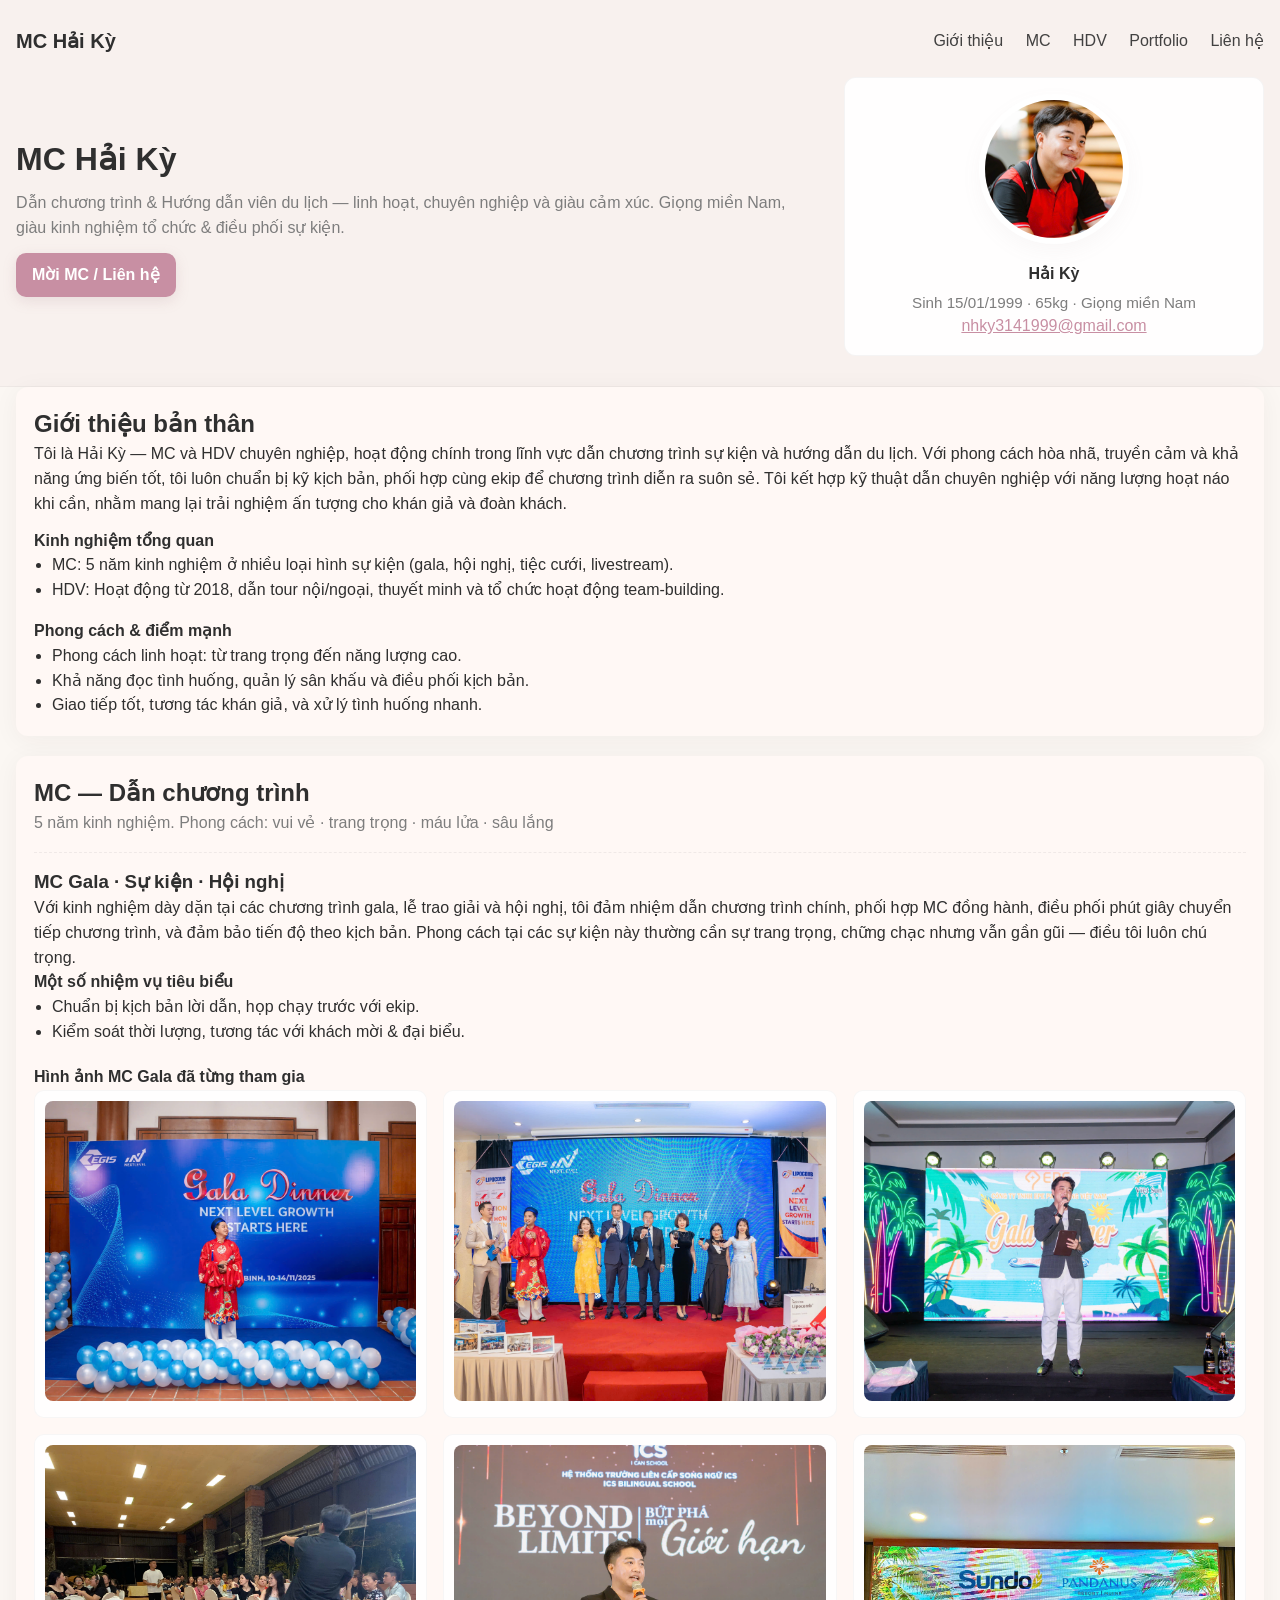
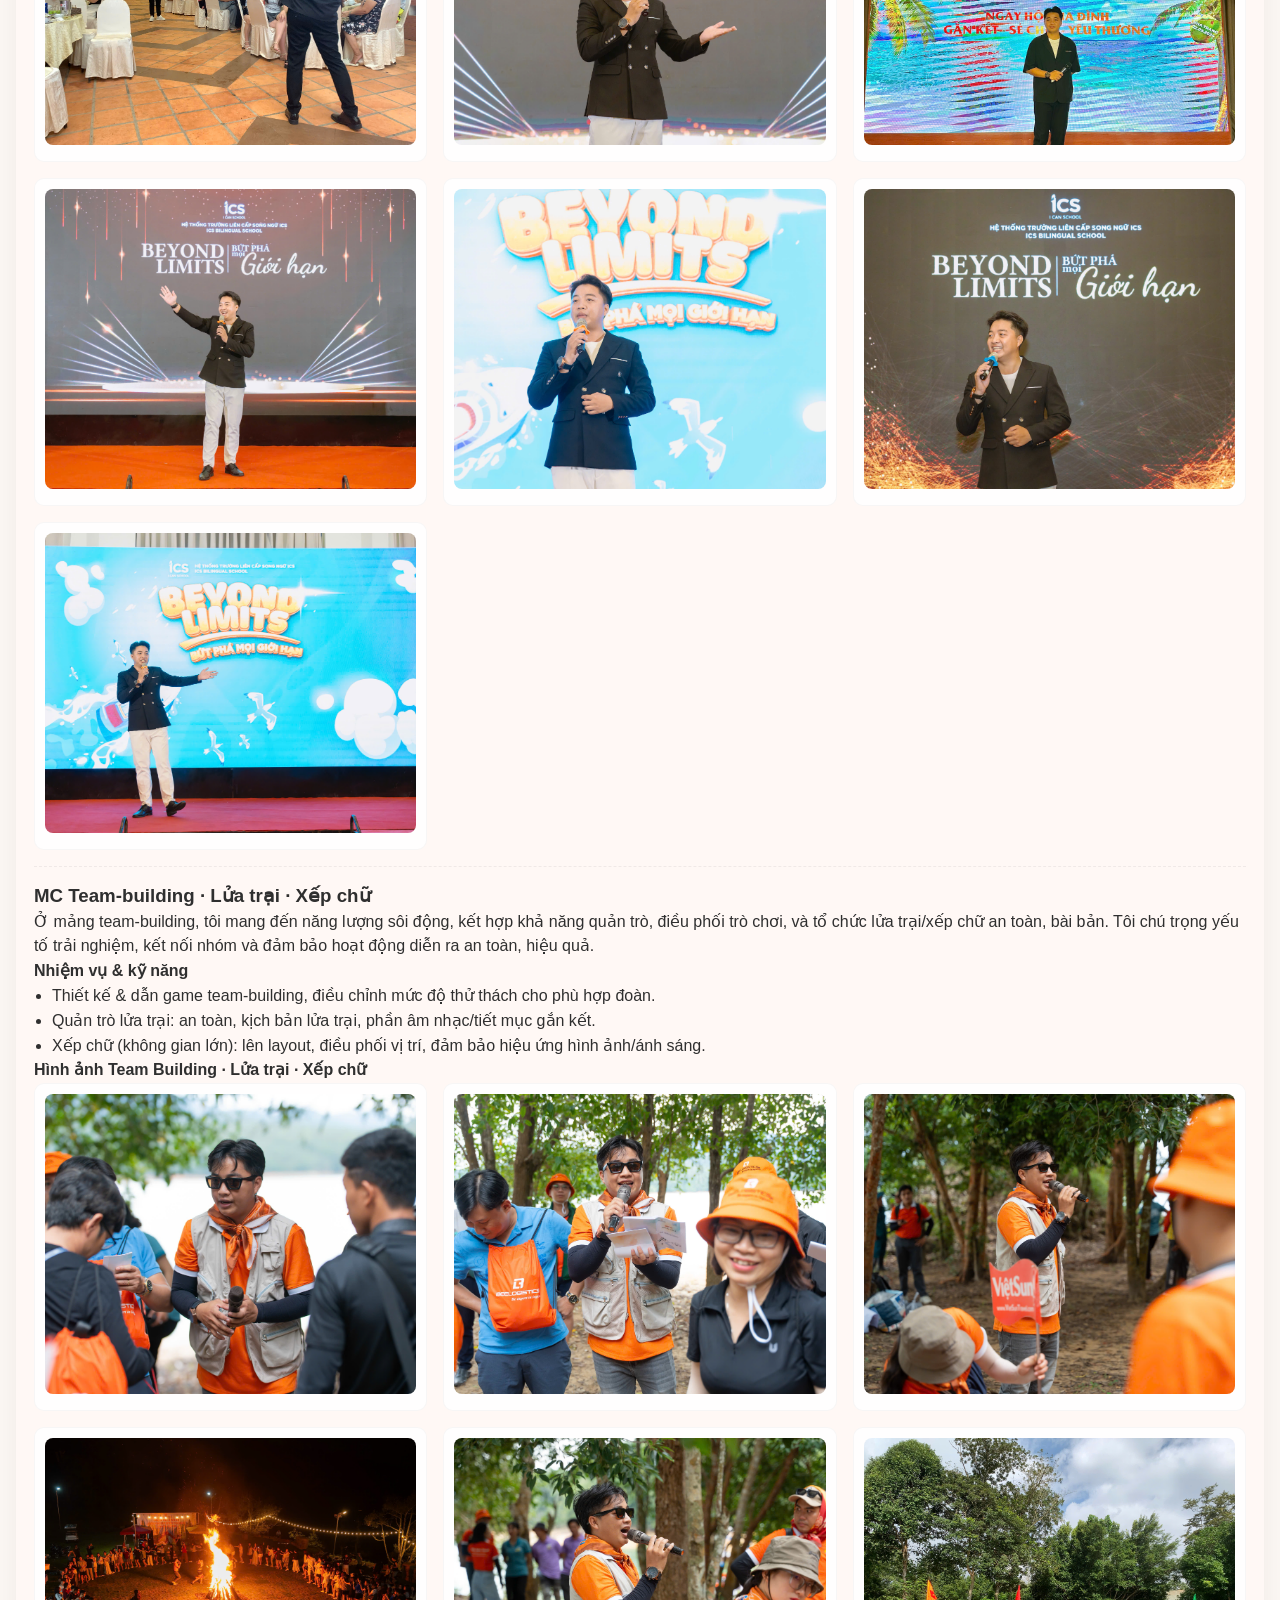
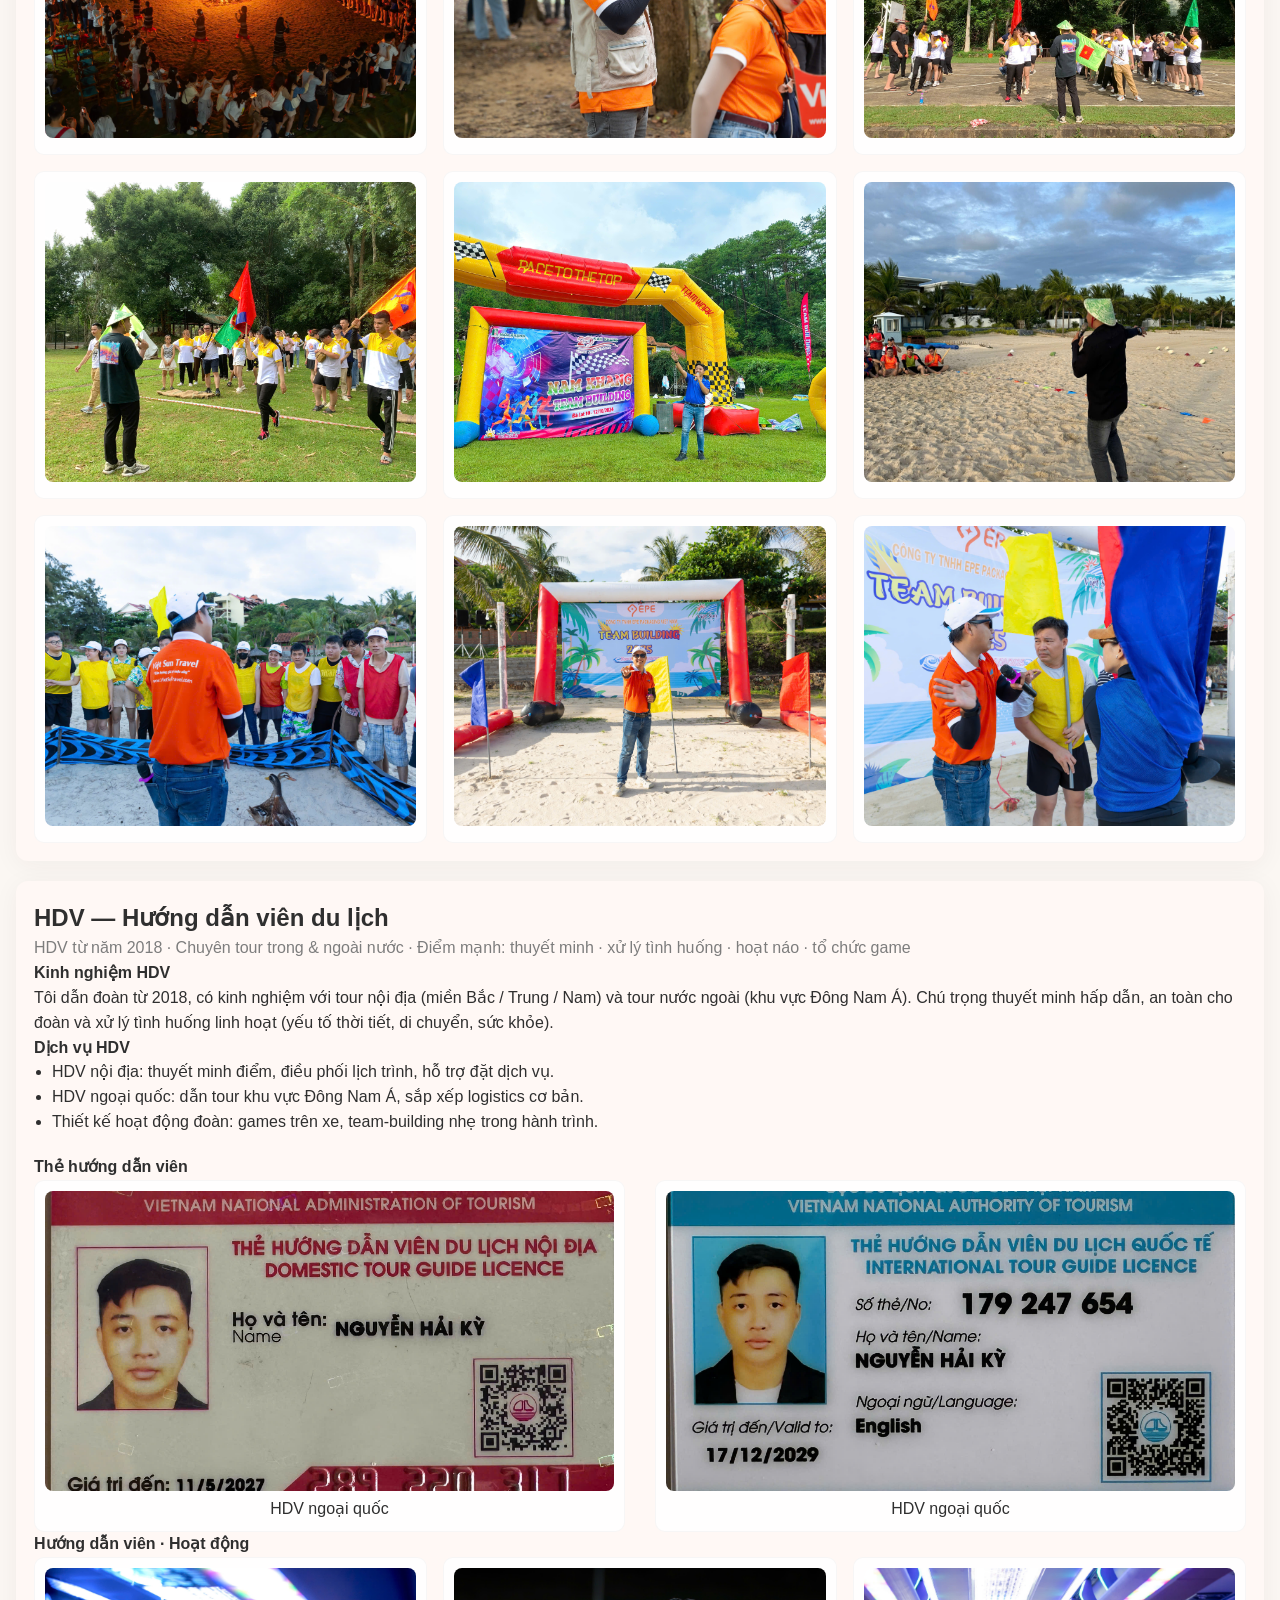
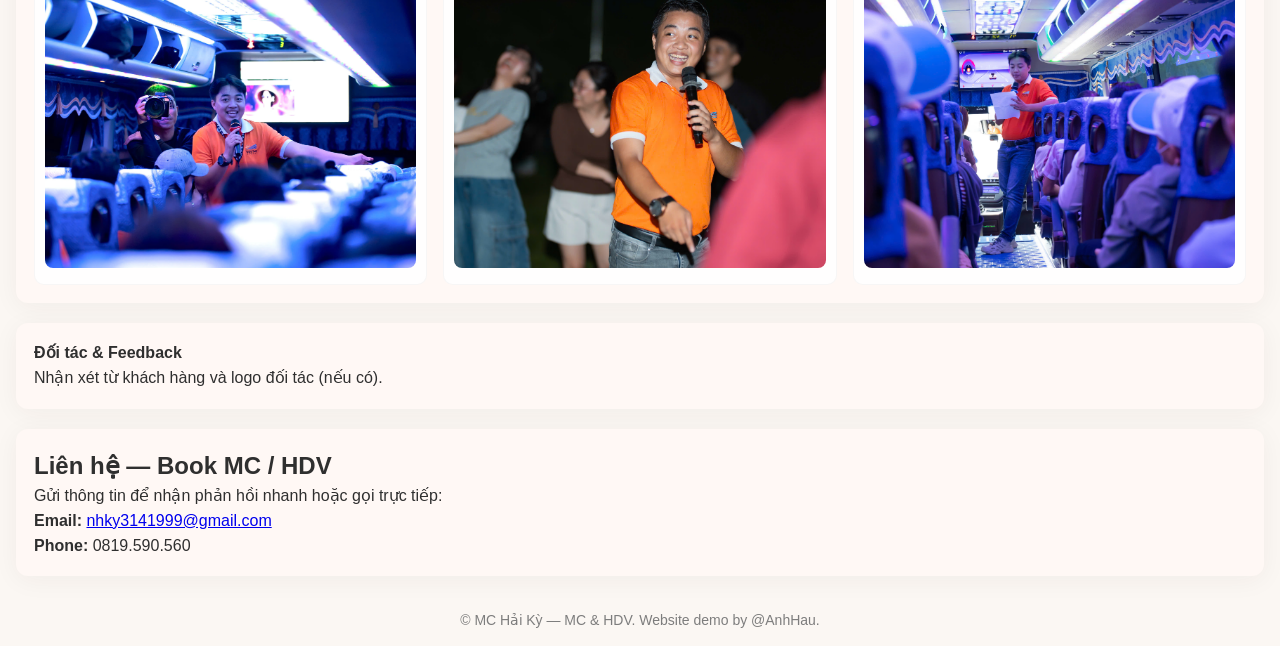
==== index.html @ 558b0b08 "Update index.html" ====
<!doctype html>
<html lang="vi">
<head>
  <meta charset="utf-8" />
  <meta name="viewport" content="width=device-width, initial-scale=1" />
  <title>MC Hải Kỳ - MC &amp; HDV</title>
  <meta name="description" content="MC Hải Kỳ - MC sự kiện & HDV du lịch. Giọng miền Nam, kinh nghiệm từ 2018." />
  <link rel="stylesheet" href="style.css" />
</head>
<body>
  <header class="site-header">
    <div class="container nav-row">
      <div class="brand">MC Hải Kỳ</div>
      <nav class="main-nav">
        <a href="#intro">Giới thiệu</a>
        <a href="#mc">MC</a>
        <a href="#hdv">HDV</a>
        <a href="#portfolio">Portfolio</a>
        <a href="#contact">Liên hệ</a>
      </nav>
    </div>

    <div class="container hero">
      <div class="hero-left">
        <h1>MC Hải Kỳ</h1>
        <p class="lead">Dẫn chương trình & Hướng dẫn viên du lịch — linh hoạt, chuyên nghiệp và giàu cảm xúc. Giọng miền Nam, giàu kinh nghiệm tổ chức & điều phối sự kiện.</p>
        <a class="btn-primary" href="#contact">Mời MC / Liên hệ</a>
      </div>

      <aside class="hero-right">
        <img class="avatar" src="assets/avatar.jpg" alt="Ảnh MC Hải Kỳ" onerror="this.src='https://ibb.co/qLHz2JdF'" >
        <p class="name">Hải Kỳ</p>
        <p class="meta">Sinh 15/01/1999 · 65kg · Giọng miền Nam</p>
        <p class="quick-contact"><a href="mailto:nhky3141999@gmail.com">nhky3141999@gmail.com</a></p>
      </aside>
    </div>
  </header>

  <main class="container">
    <!-- Giới thiệu chung -->
    <section id="intro" class="card intro-card">
      <h2>Giới thiệu bản thân</h2>
      <p class="intro-text">
        Tôi là Hải Kỳ — MC và HDV chuyên nghiệp, hoạt động chính trong lĩnh vực dẫn chương trình sự kiện và hướng dẫn du lịch.
        Với phong cách hòa nhã, truyền cảm và khả năng ứng biến tốt, tôi luôn chuẩn bị kỹ kịch bản, phối hợp cùng ekip để chương trình diễn ra suôn sẻ.
        Tôi kết hợp kỹ thuật dẫn chuyên nghiệp với năng lượng hoạt náo khi cần, nhằm mang lại trải nghiệm ấn tượng cho khán giả và đoàn khách.
      </p>

      <div class="intro-grid">
        <div>
          <h4>Kinh nghiệm tổng quan</h4>
          <ul>
            <li>MC: 5 năm kinh nghiệm ở nhiều loại hình sự kiện (gala, hội nghị, tiệc cưới, livestream).</li>
            <li>HDV: Hoạt động từ 2018, dẫn tour nội/ngoại, thuyết minh và tổ chức hoạt động team-building.</li>
          </ul>
        </div>

        <div>
          <h4>Phong cách & điểm mạnh</h4>
          <ul>
            <li>Phong cách linh hoạt: từ trang trọng đến năng lượng cao.</li>
            <li>Khả năng đọc tình huống, quản lý sân khấu và điều phối kịch bản.</li>
            <li>Giao tiếp tốt, tương tác khán giả, và xử lý tình huống nhanh.</li>
          </ul>
        </div>
      </div>
    </section>

    <!-- MC SECTION -->
    <section id="mc" class="card role-card">
      <h2>MC — Dẫn chương trình</h2>
      <p class="muted">5 năm kinh nghiệm. Phong cách: vui vẻ · trang trọng · máu lửa · sâu lắng</p>

      <!-- MC Gala -->
      <div class="subrole">
        <h3>MC Gala · Sự kiện · Hội nghị</h3>
        <div class="role-grid">
          <div class="role-desc">
            <p>
              Với kinh nghiệm dày dặn tại các chương trình gala, lễ trao giải và hội nghị, tôi đảm nhiệm
              dẫn chương trình chính, phối hợp MC đồng hành, điều phối phút giây chuyển tiếp chương trình,
              và đảm bảo tiến độ theo kịch bản. Phong cách tại các sự kiện này thường cần sự trang trọng,
              chững chạc nhưng vẫn gần gũi — điều tôi luôn chú trọng.
            </p>
            <h4>Một số nhiệm vụ tiêu biểu</h4>
            <ul>
              <li>Chuẩn bị kịch bản lời dẫn, họp chạy trước với ekip.</li>
              <liĐiều phối điểm mở/khép chương trình, chuyển giao giữa tiết mục.</li>
              <li>Kiểm soát thời lượng, tương tác với khách mời & đại biểu.</li>
            </ul>
          </div>

          
          <aside class="role-sample hdv-badges">
          <h4>Hình ảnh MC Gala đã từng tham gia</h4>
          <div class="badge-list">
            <figure class="badge">
              <img src="assets/gala1.jpg"alt="Ảnh MC Hải Kỳ" onerror="this.src='https://ibb.co/qLHz2JdF'"  >
              
            </figure>
            <figure class="badge">
              <img src="assets/gala2.jpg" alt="Ảnh MC Hải Kỳ" onerror="this.src='https://ibb.co/qLHz2JdF'" >
              
            </figure>
            <figure class="badge">
              <img src="assets/gala3.jpg" alt="Ảnh MC Hải Kỳ" onerror="this.src='https://i.imgur.com/xgknzVZ.jpeg'" >
              
            </figure>
            <figure class="badge">
              <img src="assets/gala4.jpg"  alt="Ảnh MC Hải Kỳ" onerror="this.src='https://i.imgur.com/xgknzVZ.jpeg'">
              
            </figure>
            <figure class="badge">
              <img src="assets/gala5.jpg"  alt="Ảnh MC Hải Kỳ" onerror="this.src='https://i.imgur.com/xgknzVZ.jpeg'"  >
              
            </figure>
            <figure class="badge">
              <img src="assets/gala6.jpg"  alt="Ảnh MC Hải Kỳ" onerror="this.src='https://i.imgur.com/xgknzVZ.jpeg'" >
             
            </figure>
            <figure class="badge">
              <img src="assets/gala7.jpg"  alt="Ảnh MC Hải Kỳ" onerror="this.src='https://i.imgur.com/xgknzVZ.jpeg'" >
              
            </figure>
            <figure class="badge">
              <img src="assets/gala8.jpg"  alt="Ảnh MC Hải Kỳ" onerror="this.src='https://i.imgur.com/xgknzVZ.jpeg'" >
              
            </figure>
            <figure class="badge">
              <img src="assets/gala9.jpg"  alt="Ảnh MC Hải Kỳ" onerror="this.src='https://i.imgur.com/xgknzVZ.jpeg'" >
              
            </figure>
            <figure class="badge">
              <img src="assets/gala10.jpg"   alt="Ảnh MC Hải Kỳ" onerror="this.src='https://i.imgur.com/xgknzVZ.jpeg'">
              
            </figure>
            
          </div>
        </aside>
        </div>
        
      </div>

      <!-- MC Team building -->
      <div class="subrole">
        <h3>MC Team-building · Lửa trại · Xếp chữ</h3>
        <div class="role-grid">
          <div class="role-desc">
            <p>
              Ở mảng team-building, tôi mang đến năng lượng sôi động, kết hợp khả năng quản trò, điều phối trò chơi,
              và tổ chức lửa trại/xếp chữ an toàn, bài bản. Tôi chú trọng yếu tố trải nghiệm, kết nối nhóm và đảm bảo
              hoạt động diễn ra an toàn, hiệu quả.
            </p>

            <h4>Nhiệm vụ & kỹ năng</h4>
            <ul>
              <li>Thiết kế & dẫn game team-building, điều chỉnh mức độ thử thách cho phù hợp đoàn.</li>
              <li>Quản trò lửa trại: an toàn, kịch bản lửa trại, phần âm nhạc/tiết mục gắn kết.</li>
              <li>Xếp chữ (không gian lớn): lên layout, điều phối vị trí, đảm bảo hiệu ứng hình ảnh/ánh sáng.</li>
            </ul>
          </div>

          
        </div>
      </div>
      <aside class="role-sample hdv-badges">
          <h4>Hình ảnh Team Building · Lửa trại · Xếp chữ</h4>
          <div class="badge-list">
            <figure class="badge">
            <img src="assets/bd1.jpg"   alt="Ảnh MC Hải Kỳ" onerror="this.src='https://i.imgur.com/xgknzVZ.jpeg'">
            </figure>
            <figure class="badge">
              <img src="assets/bd2.jpg"  alt="Ảnh MC Hải Kỳ" onerror="this.src='https://i.imgur.com/xgknzVZ.jpeg'" >
            </figure>
             <figure class="badge">
              <img src="assets/bd3.jpg"   alt="Ảnh MC Hải Kỳ" onerror="this.src='https://i.imgur.com/xgknzVZ.jpeg'">
            </figure>
             <figure class="badge">
              <img src="assets/bd4.jpg"  alt="Ảnh MC Hải Kỳ" onerror="this.src='https://i.imgur.com/xgknzVZ.jpeg'" >
            </figure>
             <figure class="badge">
              <img src="assets/bd5.jpg"   alt="Ảnh MC Hải Kỳ" onerror="this.src='https://i.imgur.com/xgknzVZ.jpeg'">
            </figure>
             <figure class="badge">
              <img src="assets/bd6.jpg"  alt="Ảnh MC Hải Kỳ" onerror="this.src='https://i.imgur.com/xgknzVZ.jpeg'" >
            </figure>
             <figure class="badge">
              <img src="assets/bd7.jpg"   alt="Ảnh MC Hải Kỳ" onerror="this.src='https://i.imgur.com/xgknzVZ.jpeg'">
            </figure>
             <figure class="badge">
              <img src="assets/bd8.jpg"  alt="Ảnh MC Hải Kỳ" onerror="this.src='https://i.imgur.com/xgknzVZ.jpeg'" >
            </figure>
             <figure class="badge">
              <img src="assets/bd9.jpg"  alt="Ảnh MC Hải Kỳ" onerror="this.src='https://i.imgur.com/xgknzVZ.jpeg'" >
            </figure>
             <figure class="badge">
              <img src="assets/bd10.jpg"  alt="Ảnh MC Hải Kỳ" onerror="this.src='https://i.imgur.com/xgknzVZ.jpeg'"  >
            </figure>
             <figure class="badge">
              <img src="assets/bd11.jpg"  alt="Ảnh MC Hải Kỳ" onerror="this.src='https://i.imgur.com/xgknzVZ.jpeg'" >
            </figure>
             <figure class="badge">
              <img src="assets/bd12.jpg"  alt="Ảnh MC Hải Kỳ" onerror="this.src='https://i.imgur.com/xgknzVZ.jpeg'">
            </figure>

          </div>
        </aside>
    </section>

    <!-- HDV SECTION -->
    <section id="hdv" class="card role-card">
      <h2>HDV — Hướng dẫn viên du lịch</h2>
      <p class="muted">HDV từ năm 2018 · Chuyên tour trong &amp; ngoài nước · Điểm mạnh: thuyết minh · xử lý tình huống · hoạt náo · tổ chức game</p>

      <div class="role-grid hdv-grid">
        <div class="role-desc">
          <h4>Kinh nghiệm HDV</h4>
          <p>
            Tôi dẫn đoàn từ 2018, có kinh nghiệm với tour nội địa (miền Bắc / Trung / Nam) và tour nước ngoài (khu vực Đông Nam Á).
            Chú trọng thuyết minh hấp dẫn, an toàn cho đoàn và xử lý tình huống linh hoạt (yếu tố thời tiết, di chuyển, sức khỏe).
          </p>

          <h4>Dịch vụ HDV</h4>
          <ul>
            <li>HDV nội địa: thuyết minh điểm, điều phối lịch trình, hỗ trợ đặt dịch vụ.</li>
            <li>HDV ngoại quốc: dẫn tour khu vực Đông Nam Á, sắp xếp logistics cơ bản.</li>
            <li>Thiết kế hoạt động đoàn: games trên xe, team-building nhẹ trong hành trình.</li>
          </ul>
        </div>
        
        <aside class="role-sample hdv-badges">
          <h4>Thẻ hướng dẫn viên</h4>
          <div class="badge-list1">
            <figure class="badge1">
              <img src="assets/thehdv_nd.jpg" alt="HDV nội địa"  alt="Ảnh MC Hải Kỳ" onerror="this.src='https://i.imgur.com/xgknzVZ.jpeg'">
              <figcaption>HDV ngoại quốc</figcaption>
            </figure>
            
            
            <figure class="badge1">
              <img src="assets/thehdv_qt.jpg" alt="HDV ngoại quốc"  alt="Ảnh MC Hải Kỳ" onerror="this.src='https://i.imgur.com/xgknzVZ.jpeg'">
              <figcaption>HDV ngoại quốc</figcaption>
            </figure>
          </div>
          <h4>Hướng dẫn viên · Hoạt động</h4>
          <div class="badge-list">
            <figure class="badge">
              <img src="assets/hdv1.jpg"  alt="Ảnh MC Hải Kỳ" onerror="this.src='https://i.imgur.com/xgknzVZ.jpeg'">
            
            </figure>

            <figure class="badge">
              <img src="assets/hdv2.jpg"   alt="Ảnh MC Hải Kỳ" onerror="this.src='https://i.imgur.com/xgknzVZ.jpeg'">
              
            </figure>
            <figure class="badge">
              <img src="assets/hdv3.jpg"   alt="Ảnh MC Hải Kỳ" onerror="this.src='https://i.imgur.com/xgknzVZ.jpeg'">
              
            </figure>
          </div>
        </aside>
      </div>
    </section>

    <!-- Portfolio -->
    <section id="portfolio" class="card portfolio">
          <h4>Đối tác & Feedback</h4>
          <p>Nhận xét từ khách hàng và logo đối tác (nếu có).</p>
        </div>
      </div>
    </section>

    <!-- Contact -->
    <section id="contact" class="card contact">
      <h2>Liên hệ — Book MC / HDV</h2>
      <p>Gửi thông tin để nhận phản hồi nhanh hoặc gọi trực tiếp:</p>
      <p><strong>Email:</strong> <a href="mailto:nhky3141999@gmail.com">nhky3141999@gmail.com</a><br>
      <strong>Phone:</strong> 0819.590.560</p>
    </section>
  </main>

  <footer class="site-footer">
    <div class="container">
      © MC Hải Kỳ — MC &amp; HDV. Website demo by @AnhHau.
    </div>
  </footer>

  <!-- Mobile settings (giữ như trước) -->
  <div id="mobileSettingsBtn" class="mobile-settings-btn" title="Tùy giao diện"></div>
  <div id="mobileSettingsPanel" class="mobile-settings-panel" aria-hidden="true">
    
  </div>

  <script src="script.js"></script>
</body>
</html>
---- style.css ----
:root{
  --pastel-bg: #fbf7f3;
  --pastel-card: #fff8f5;
  --pastel-accent: #c88fa3;
  --pastel-accent-2: #9fb7b9;
  --text-dark: #2f2f2f;
  --muted: #7d7d7d;

  --container: 1280px;
  --radius: 12px;
  --font-base: 16px;
  --line-mult: 1.55;
  --space-card: 18px;
  --avatar-size: 150px;
}

*{ box-sizing:border-box; margin:0; padding:0; }
html, body{ height:100%; }

body{
  font-family:"Segoe UI", Roboto, Arial, sans-serif;
  background:var(--pastel-bg);
  color:var(--text-dark);
  font-size:var(--font-base);
  line-height:var(--line-mult);
}


.container{
  max-width:var(--container);
  margin:0 auto;
  padding:0 16px;
}


.site-header{
  background:rgba(248,241,239,0.95);
  padding:26px 0 30px;
  border-bottom:1px solid rgba(0,0,0,0.04);
}

.nav-row{
  display:flex;
  align-items:center;
  justify-content:space-between;
}

.brand{
  font-weight:700;
  font-size:1.25rem;
}

.main-nav a{
  color:var(--text-dark);
  text-decoration:none;
  margin-left:18px;
  opacity:.9;
  transition:.2s;
}
.main-nav a:hover{ opacity:1; }


.hero{
  display:flex;
  gap:28px;
  margin-top:20px;
  align-items:center;
}

.hero-left{ flex:1; }

.hero-left h1{
  font-size:2rem;
  margin-bottom:6px;
}

.lead{
  margin-bottom:12px;
  color:var(--muted);
}

.btn-primary{
  display:inline-block;
  background:var(--pastel-accent);
  color:#fff;
  padding:10px 16px;
  border-radius:10px;
  text-decoration:none;
  font-weight:700;
  box-shadow:0 4px 14px rgba(168,120,132,0.18);
  transition:.22s;
}
.btn-primary:hover{
  transform:translateY(-2px);
  box-shadow:0 8px 22px rgba(168,120,132,0.2);
}


.hero-right{
  width:420px;
  background:rgba(255,255,255,0.9);
  padding:16px;
  border-radius:12px;
  text-align:center;
  border:1px solid rgba(0,0,0,0.04);
  flex-shrink:0;
}

.avatar{
  width:var(--avatar-size);
  height:var(--avatar-size);
  border-radius:60%;
  object-fit:cover;
  border:6px solid rgba(255,255,255,0.85);
  box-shadow:0 8px 20px rgba(160,130,140,0.06);
}

.name{
  font-weight:700;
  margin-top:10px;
}

.meta{
  color:var(--muted);
  margin-top:4px;
  font-size:0.95rem;
}

.quick-contact a{
  color:var(--pastel-accent);
  text-decoration:underline;
}


main{ padding:20px 0; }

.card{
  background:var(--pastel-card);
  border-radius:var(--radius);
  padding:var(--space-card);
  box-shadow:0 4px 26px rgba(64,48,48,0.05);
  margin-bottom:20px;
}

.intro-card .intro-text{ margin-bottom:12px; }


.intro-grid{
  display:grid;
  grid-template-columns:1fr;
  gap:16px;
}
.intro-grid ul{ padding-left:18px; }


.role-card h2{ margin-top:0; }
.muted{ color:var(--muted); }

.subrole{
  margin-top:16px;
  padding-top:14px;
  border-top:1px dashed rgba(0,0,0,0.06);
}

.role-grid{
  display:grid;
  grid-template-columns:1fr;
  gap:20px;
}

.role-desc ul,
.role-sample ul{
  padding-left:18px;
}

.role-sample .cta-box{
  background:#fff7f6;
  padding:10px;
  border-radius:8px;
  border:1px solid rgba(200,143,163,0.08);
  margin-top:10px;
}



.badge-list{
  display:grid;
  grid-template-columns:repeat(3, 1fr);  
  gap:16px;
}

.badge{
  background:#ffffffd9;
  padding:10px;
  border-radius:10px;
  border:1px solid rgba(0,0,0,0.03);
  text-align:center;
}

.badge img{
  width:100%;
  height:300px;
  object-fit:cover;
  border-radius:8px;
  display:block;
  margin-bottom:6px;
}
.badge-list1{
  display: grid;
  grid-template-columns: repeat(2, 1fr);
  gap: 30px;
}

.badge1{
  background:#ffffffd9;
  padding:10px;
  border-radius:10px;
  border:1px solid rgba(0,0,0,0.03);
  text-align:center;
}

/* Sửa lỗi hình bị tràn */
.badge1 img{
  width: 100%;          
  height: 300px;        
  object-fit: cover;    
  border-radius:8px;
  display:block;
  margin-bottom:6px;
}


.portfolio-grid{
  display:grid;
  grid-template-columns:repeat(auto-fit, minmax(300px, 1fr));
  gap:16px;
}


.mini-card{
  background:#fffaf9;
  padding:12px;
  border-radius:10px;
}


.form-row{
  display:flex;
  gap:10px;
}
.form-row input{ flex:1; }

input[type="text"],
input[type="email"],
textarea{
  width:100%;
  padding:10px;
  border-radius:8px;
  border:1px solid rgba(0,0,0,0.07);
  background:transparent;
  font-size:0.95rem;
}

button.btn-primary{
  border:0;
  cursor:pointer;
}


.site-footer{
  text-align:center;
  padding:14px 0;
  font-size:14px;
  color:var(--muted);
}


@media (max-width:900px){
  .hero{
    flex-direction:column;
    align-items:flex-start;
  }
  .hero-right{ width:100%; }

  .role-grid,
  .intro-grid,
  .portfolio-grid{
    grid-template-columns:1fr;
  }

  
  .badge-list{
    grid-template-columns:1fr;
  }

  .form-row{
    flex-direction:column;
  }
}
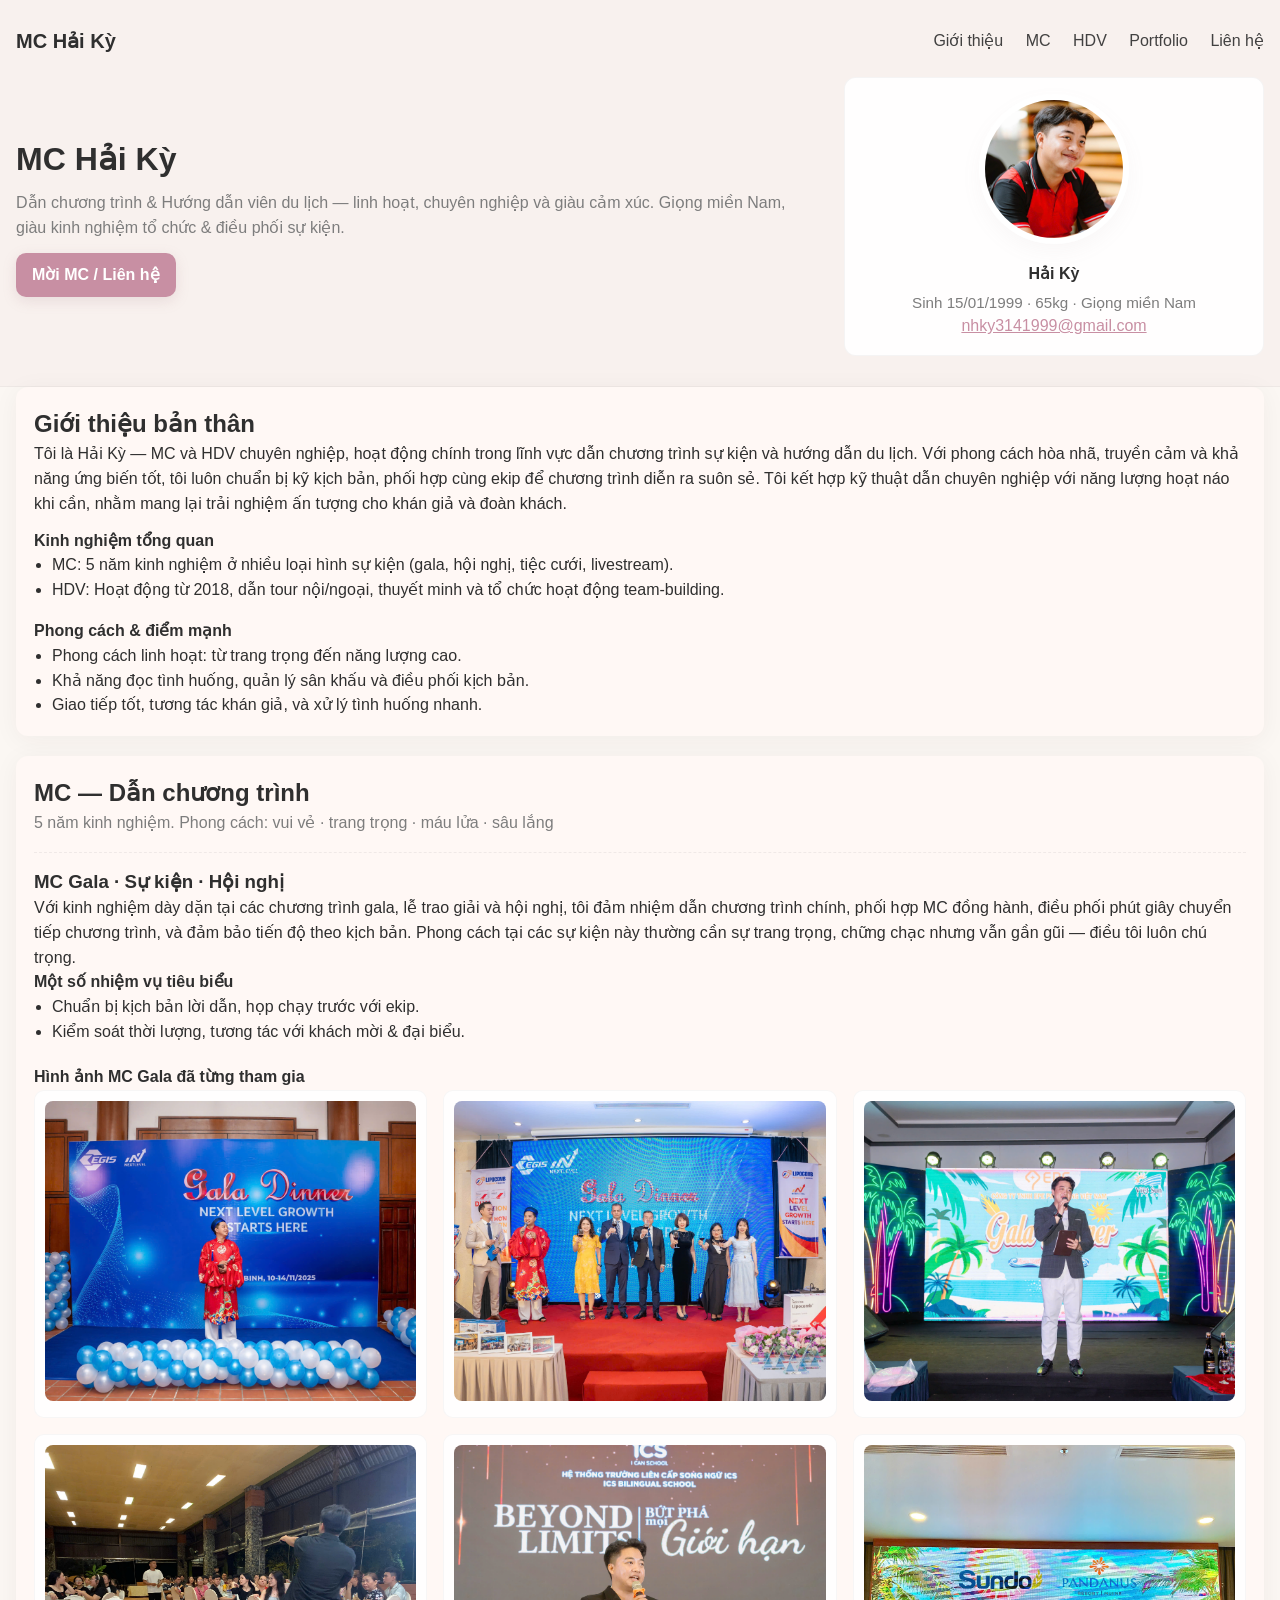
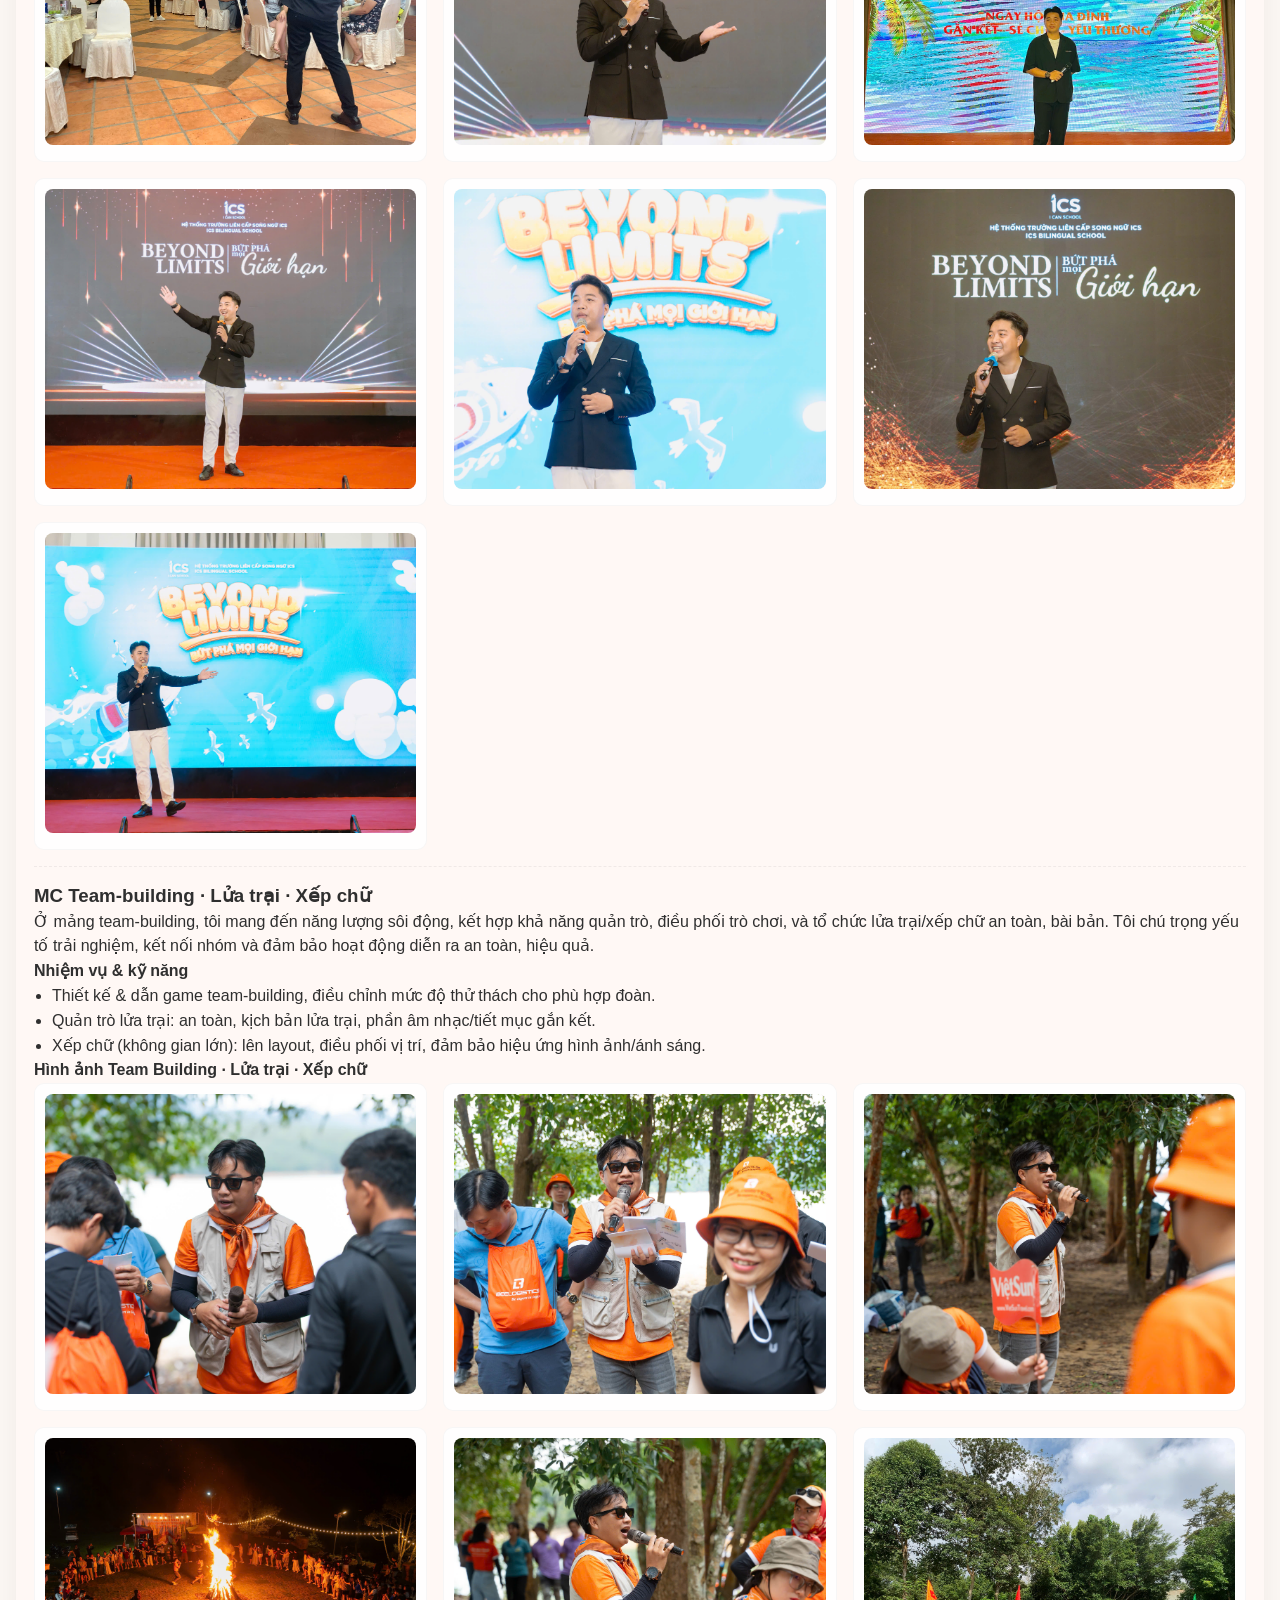
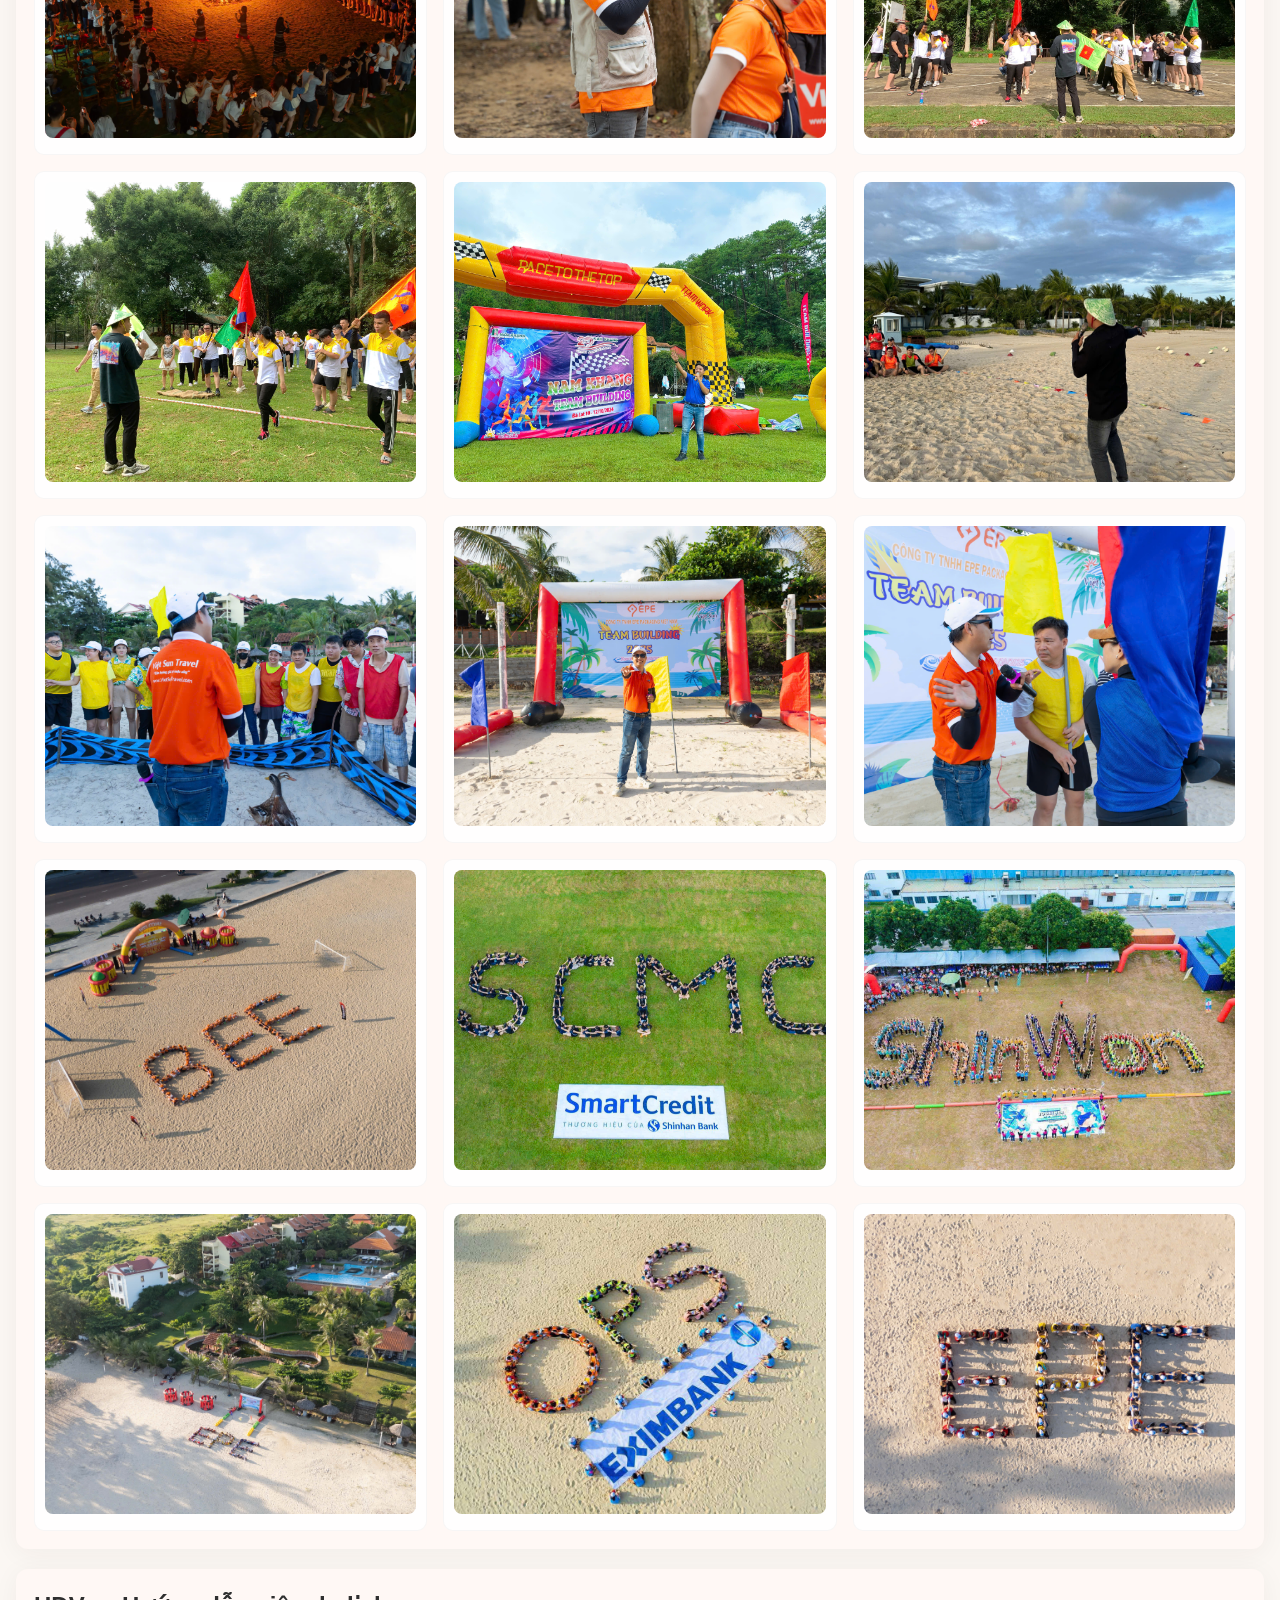
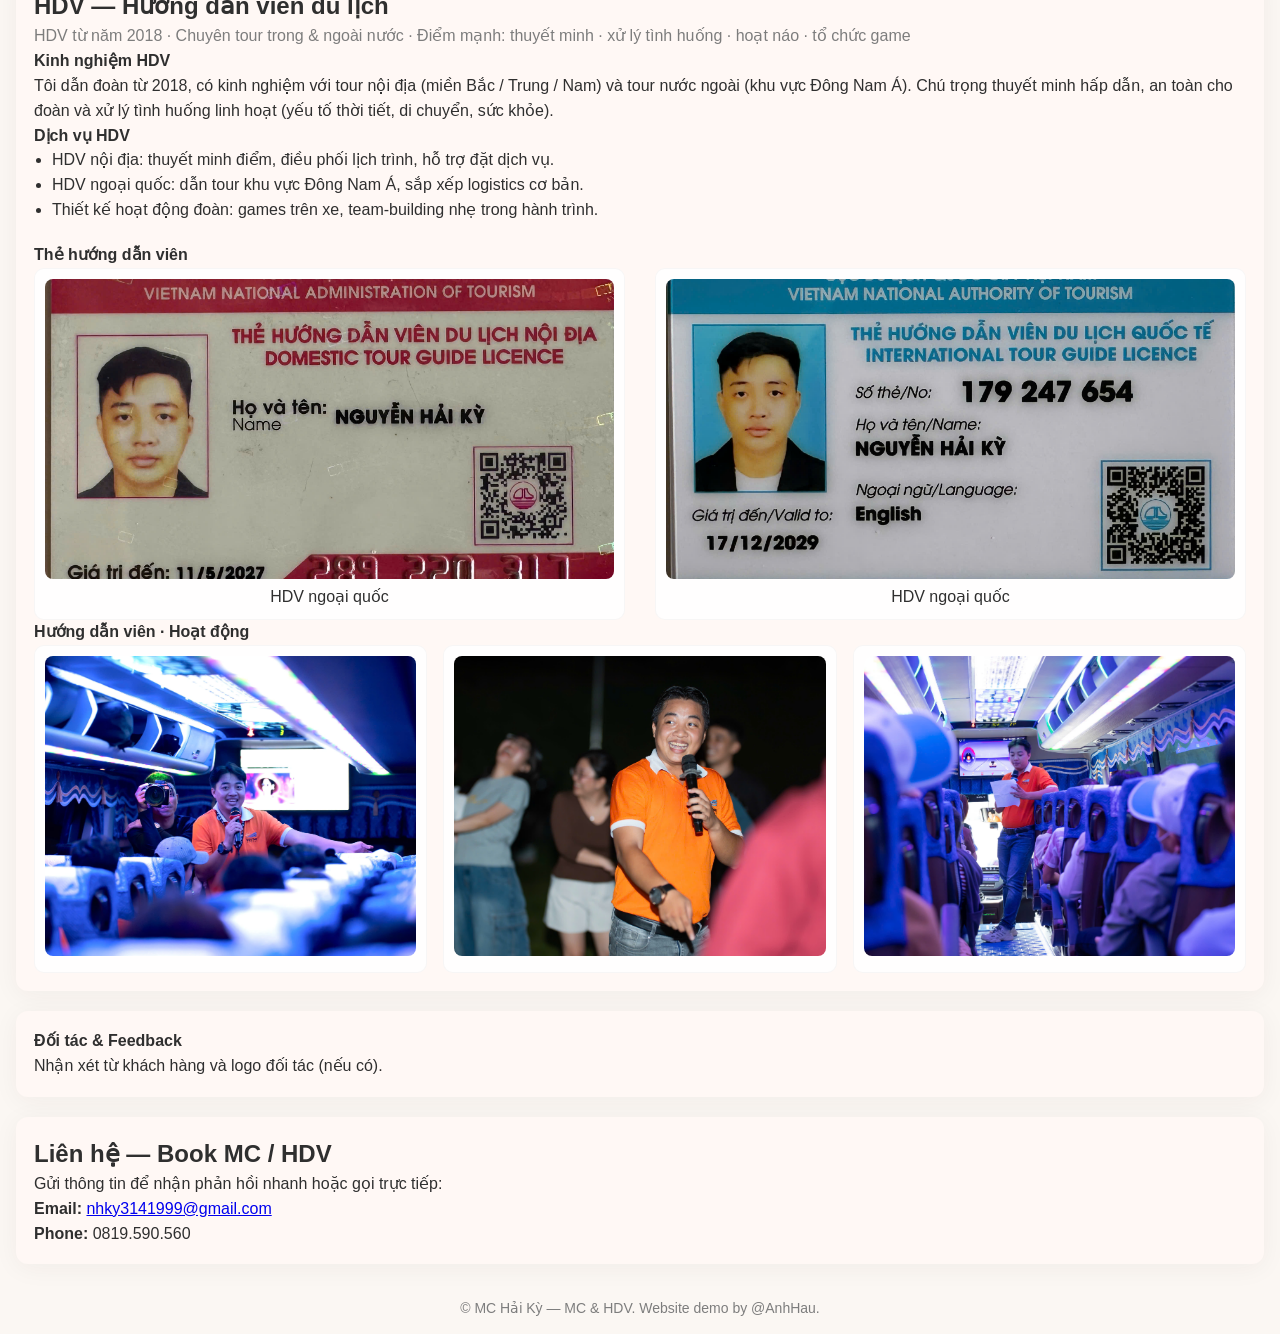
==== commit 83a8b9df: "g" ====
--- a/index.html
+++ b/index.html
@@ -202,6 +202,26 @@
              <figure class="badge">
               <img src="assets/bd12.jpg"  alt="Ảnh MC Hải Kỳ" onerror="this.src='https://i.imgur.com/xgknzVZ.jpeg'">
             </figure>
+            <figure class="badge">
+              <img src="assets/lt1.jpg"  alt="Ảnh MC Hải Kỳ" onerror="this.src='https://i.imgur.com/xgknzVZ.jpeg'">
+            </figure>
+            <figure class="badge">
+              <img src="assets/lt2.jpg"  alt="Ảnh MC Hải Kỳ" onerror="this.src='https://i.imgur.com/xgknzVZ.jpeg'">
+            </figure>
+            <figure class="badge">
+              <img src="assets/lt3.jpg"  alt="Ảnh MC Hải Kỳ" onerror="this.src='https://i.imgur.com/xgknzVZ.jpeg'">
+            </figure>
+            <figure class="badge">
+              <img src="assets/lt4.jpg"  alt="Ảnh MC Hải Kỳ" onerror="this.src='https://i.imgur.com/xgknzVZ.jpeg'">
+            </figure>
+            <figure class="badge">
+              <img src="assets/lt5.jpg"  alt="Ảnh MC Hải Kỳ" onerror="this.src='https://i.imgur.com/xgknzVZ.jpeg'">
+            </figure>
+            <figure class="badge">
+              <img src="assets/lt6.jpg"  alt="Ảnh MC Hải Kỳ" onerror="this.src='https://i.imgur.com/xgknzVZ.jpeg'">
+            </figure>
+
+
 
           </div>
         </aside>
--- a/style.css
+++ b/style.css
@@ -299,3 +299,8 @@
   }
 }
 
+@media (max-width: 600px) {
+  .badge-list1 {
+    grid-template-columns: 1fr !important;
+  }
+}
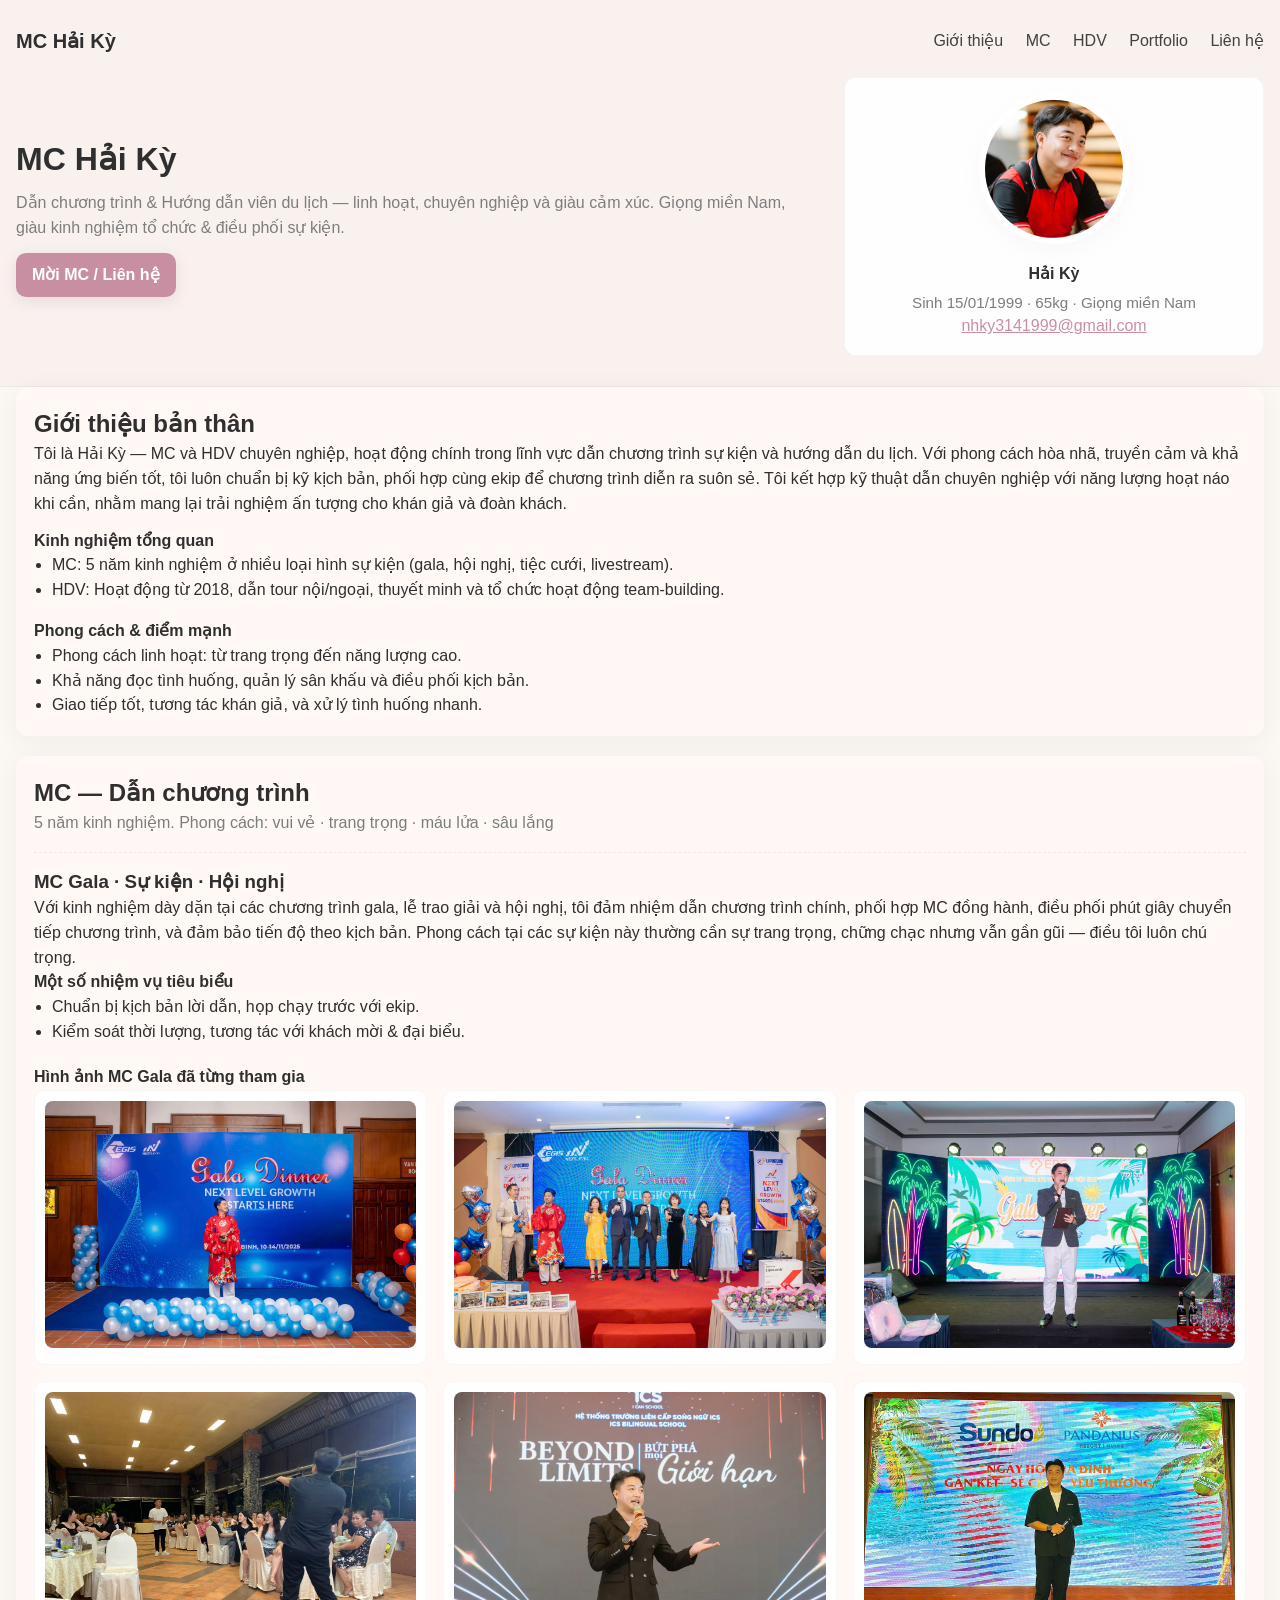
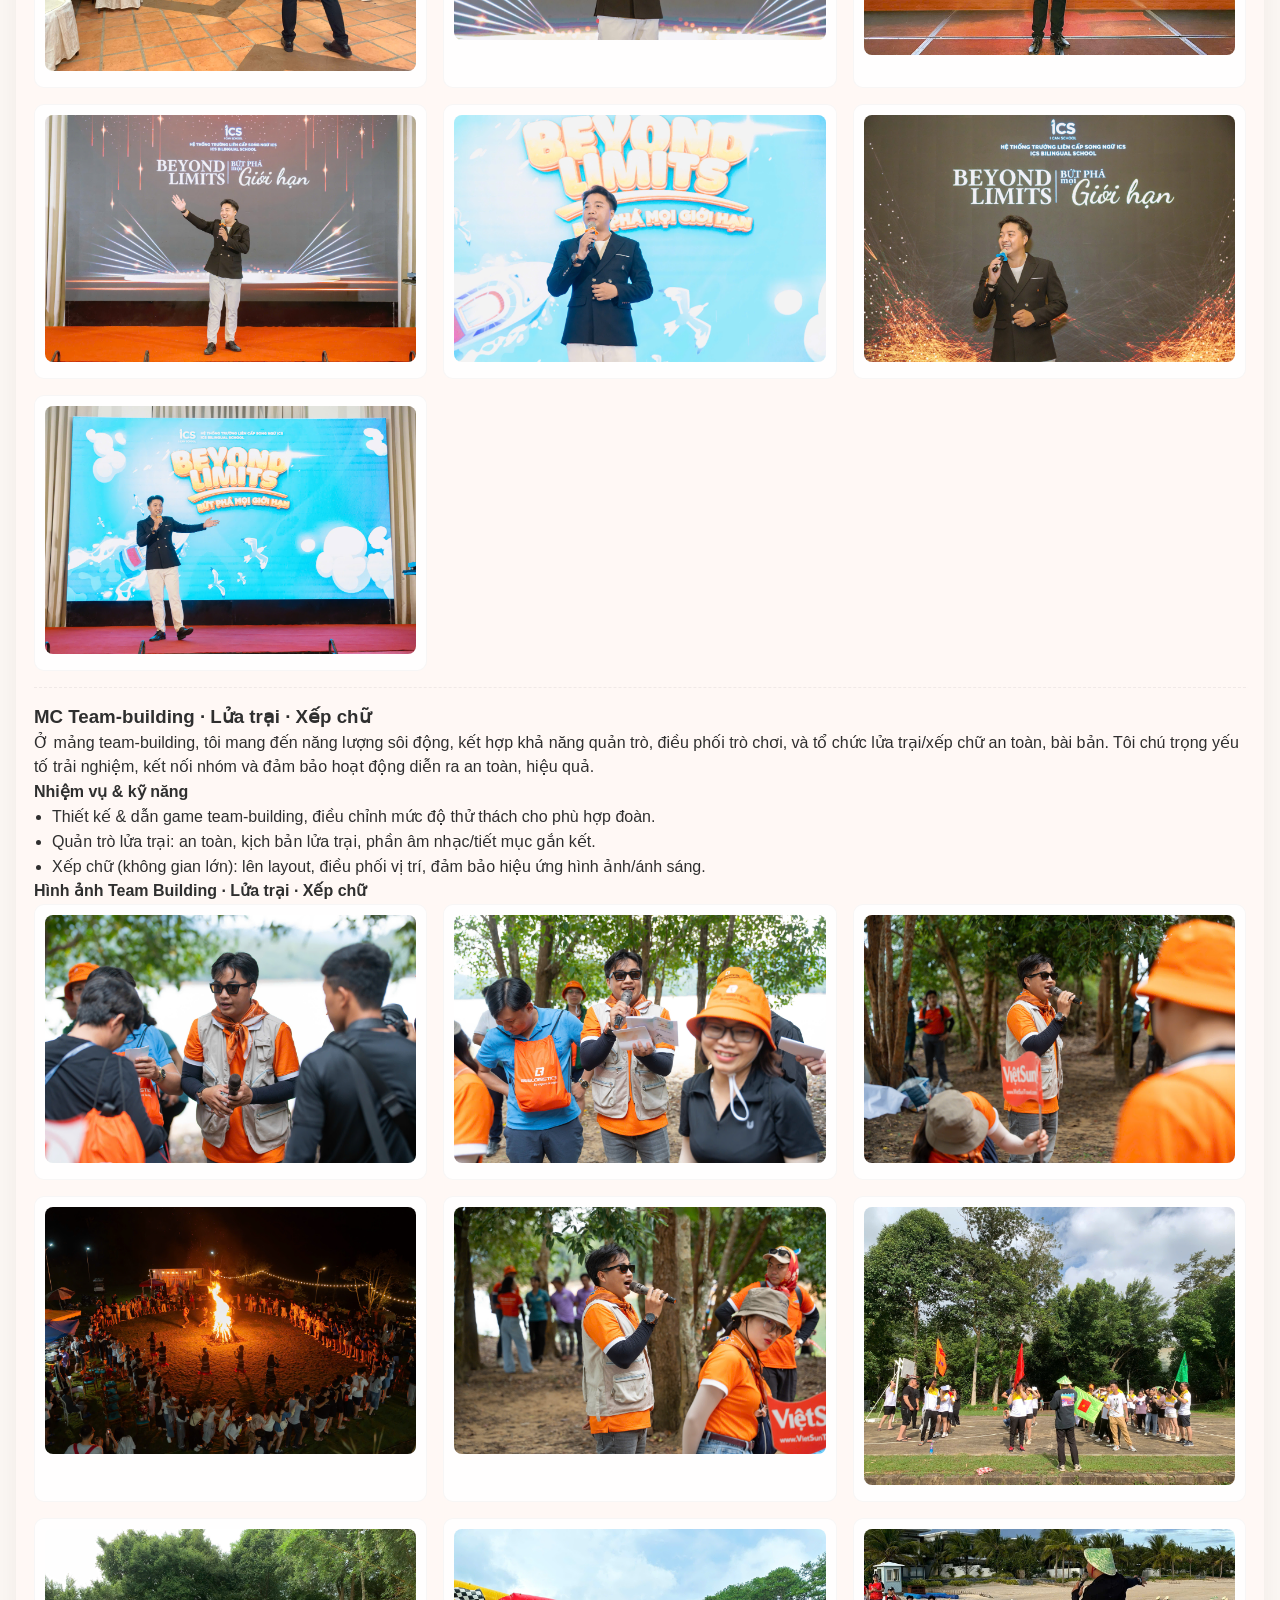
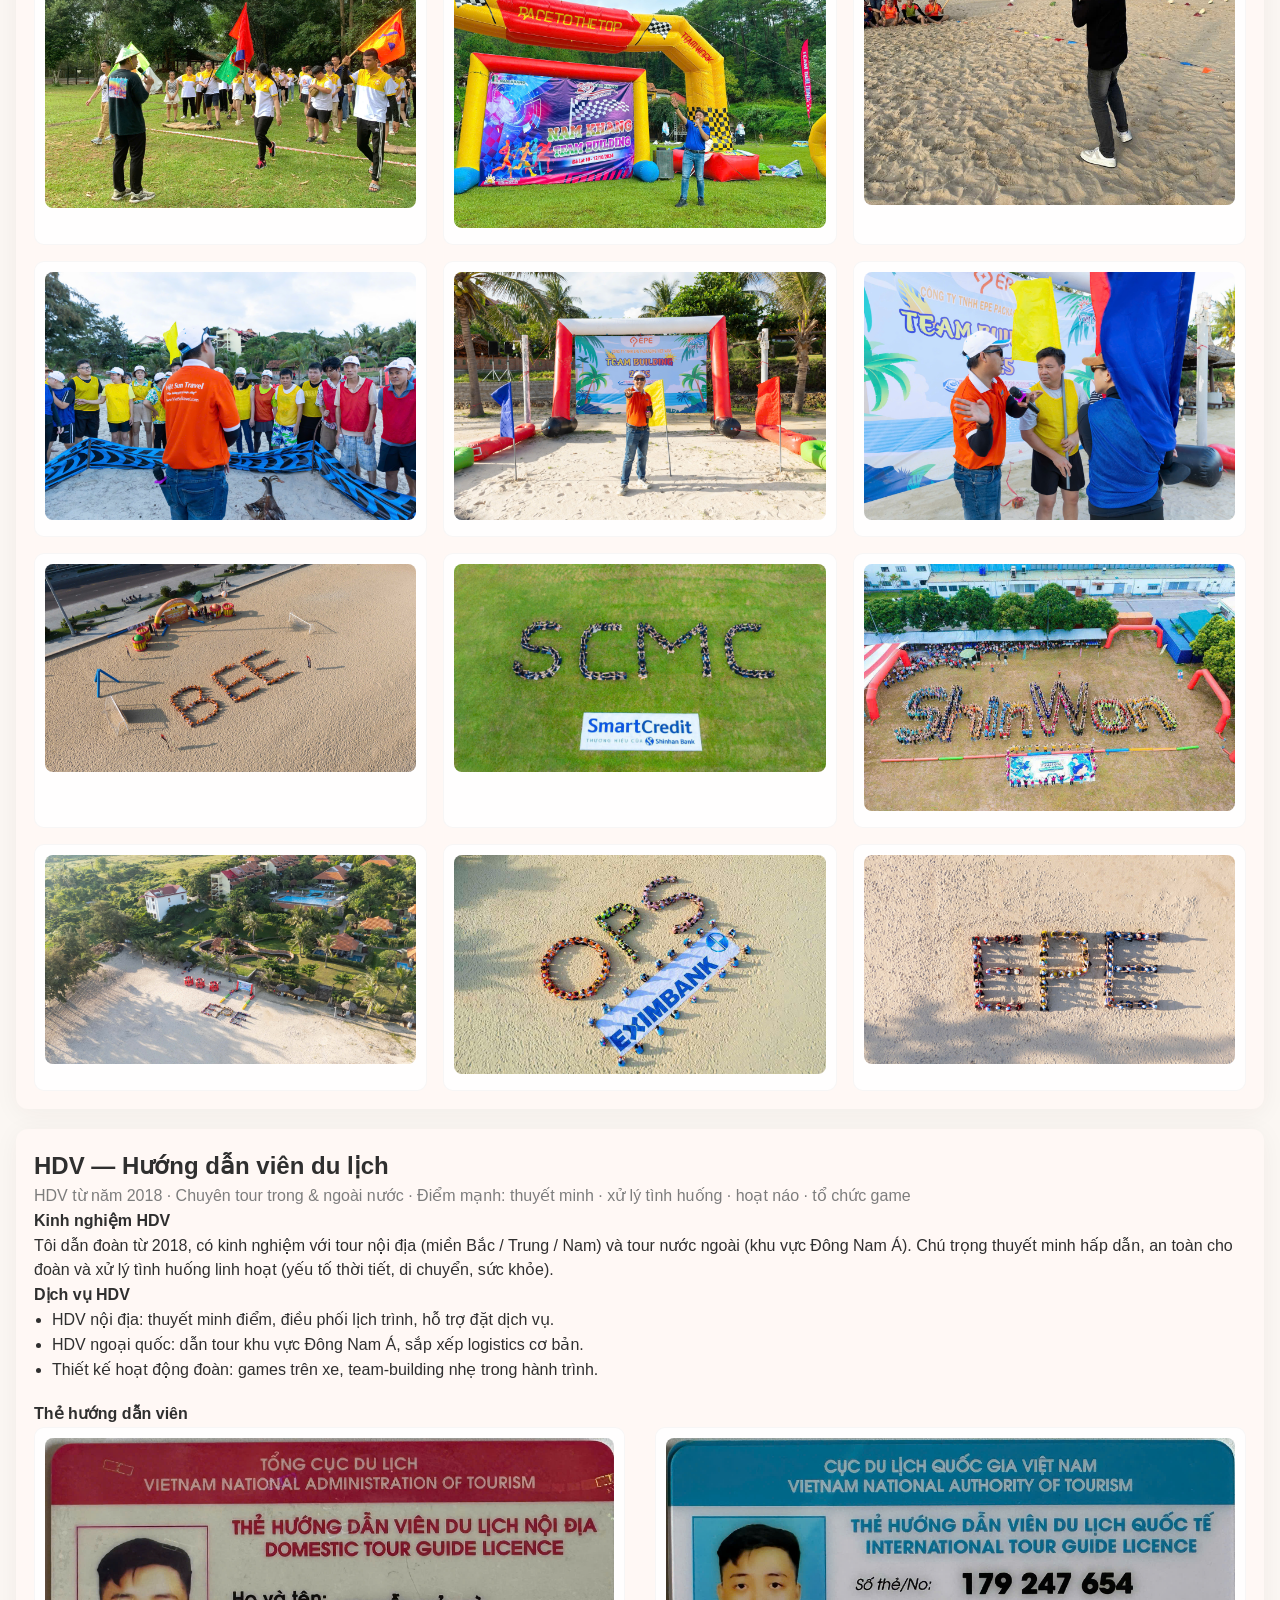
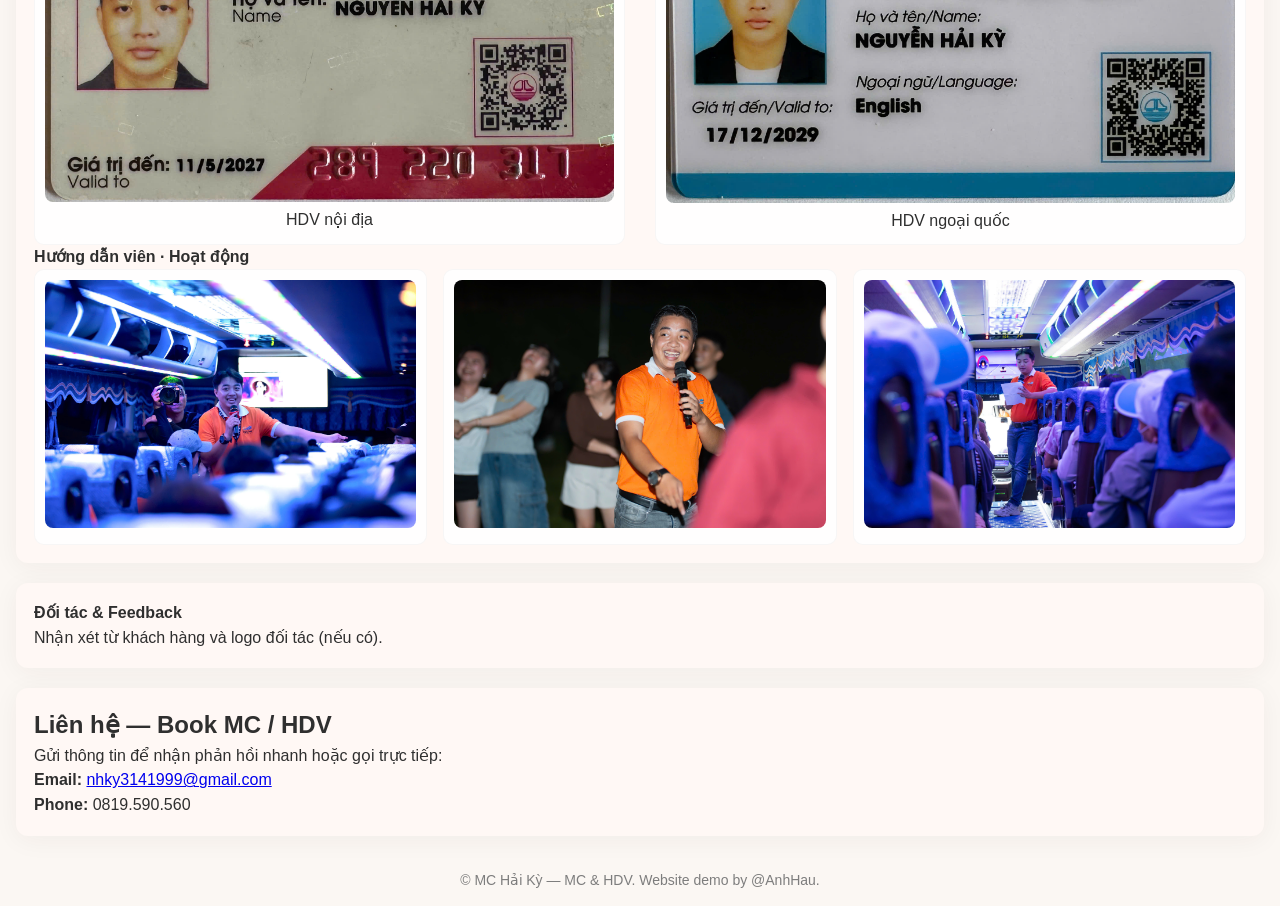
==== commit c2778c76: "Update index.html" ====
--- a/index.html
+++ b/index.html
@@ -253,7 +253,7 @@
           <div class="badge-list1">
             <figure class="badge1">
               <img src="assets/thehdv_nd.jpg" alt="HDV nội địa"  alt="Ảnh MC Hải Kỳ" onerror="this.src='https://i.imgur.com/xgknzVZ.jpeg'">
-              <figcaption>HDV ngoại quốc</figcaption>
+              <figcaption>HDV nội địa</figcaption>
             </figure>
             
             
--- a/style.css
+++ b/style.css
@@ -200,7 +200,7 @@
 
 .badge img{
   width:100%;
-  height:300px;
+  height:300;
   object-fit:cover;
   border-radius:8px;
   display:block;
@@ -223,8 +223,8 @@
 /* Sửa lỗi hình bị tràn */
 .badge1 img{
   width: 100%;          
-  height: 300px;        
-  object-fit: cover;    
+  height: auto;        
+  object-fit: contain;    
   border-radius:8px;
   display:block;
   margin-bottom:6px;
@@ -290,17 +290,13 @@
   }
 
   
-  .badge-list{
+  .badge-list,
+  .badge-list1{
     grid-template-columns:1fr;
   }
-
+  
   .form-row{
     flex-direction:column;
   }
 }
 
-@media (max-width: 600px) {
-  .badge-list1 {
-    grid-template-columns: 1fr !important;
-  }
-}
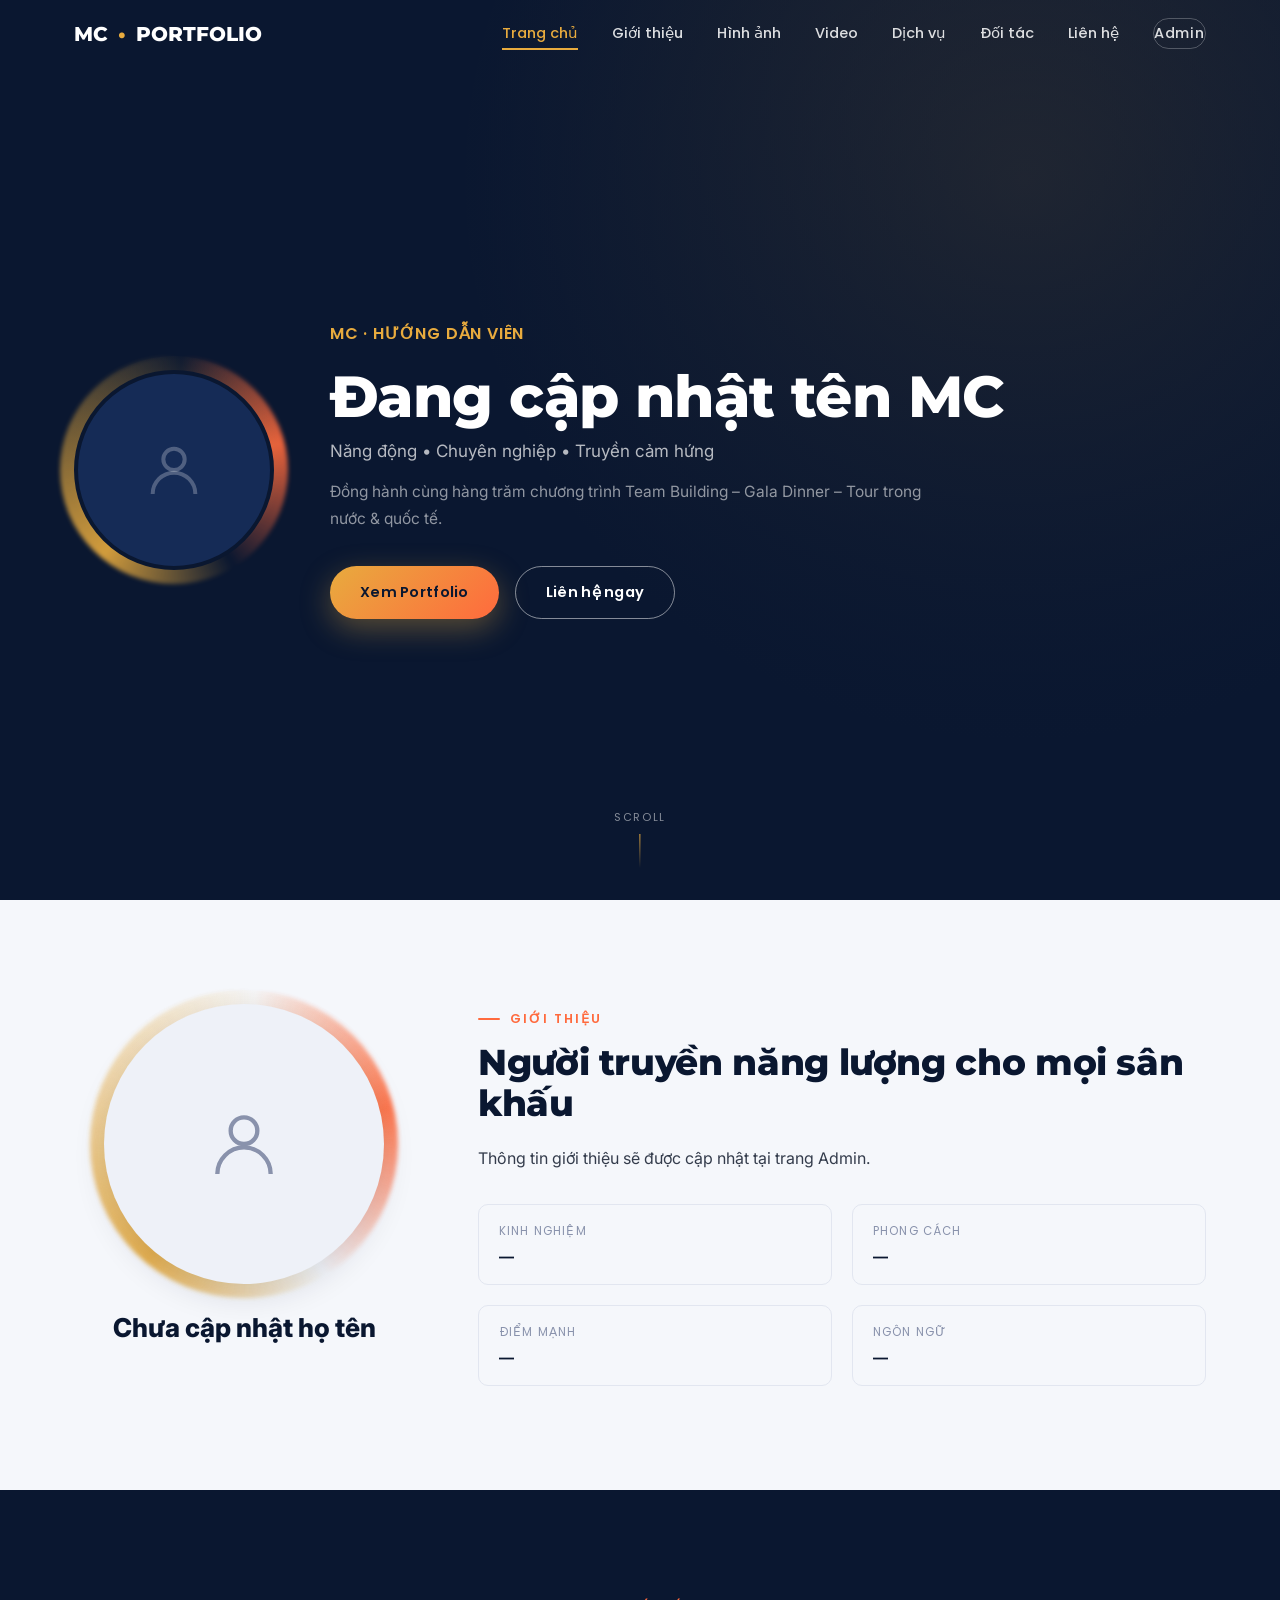
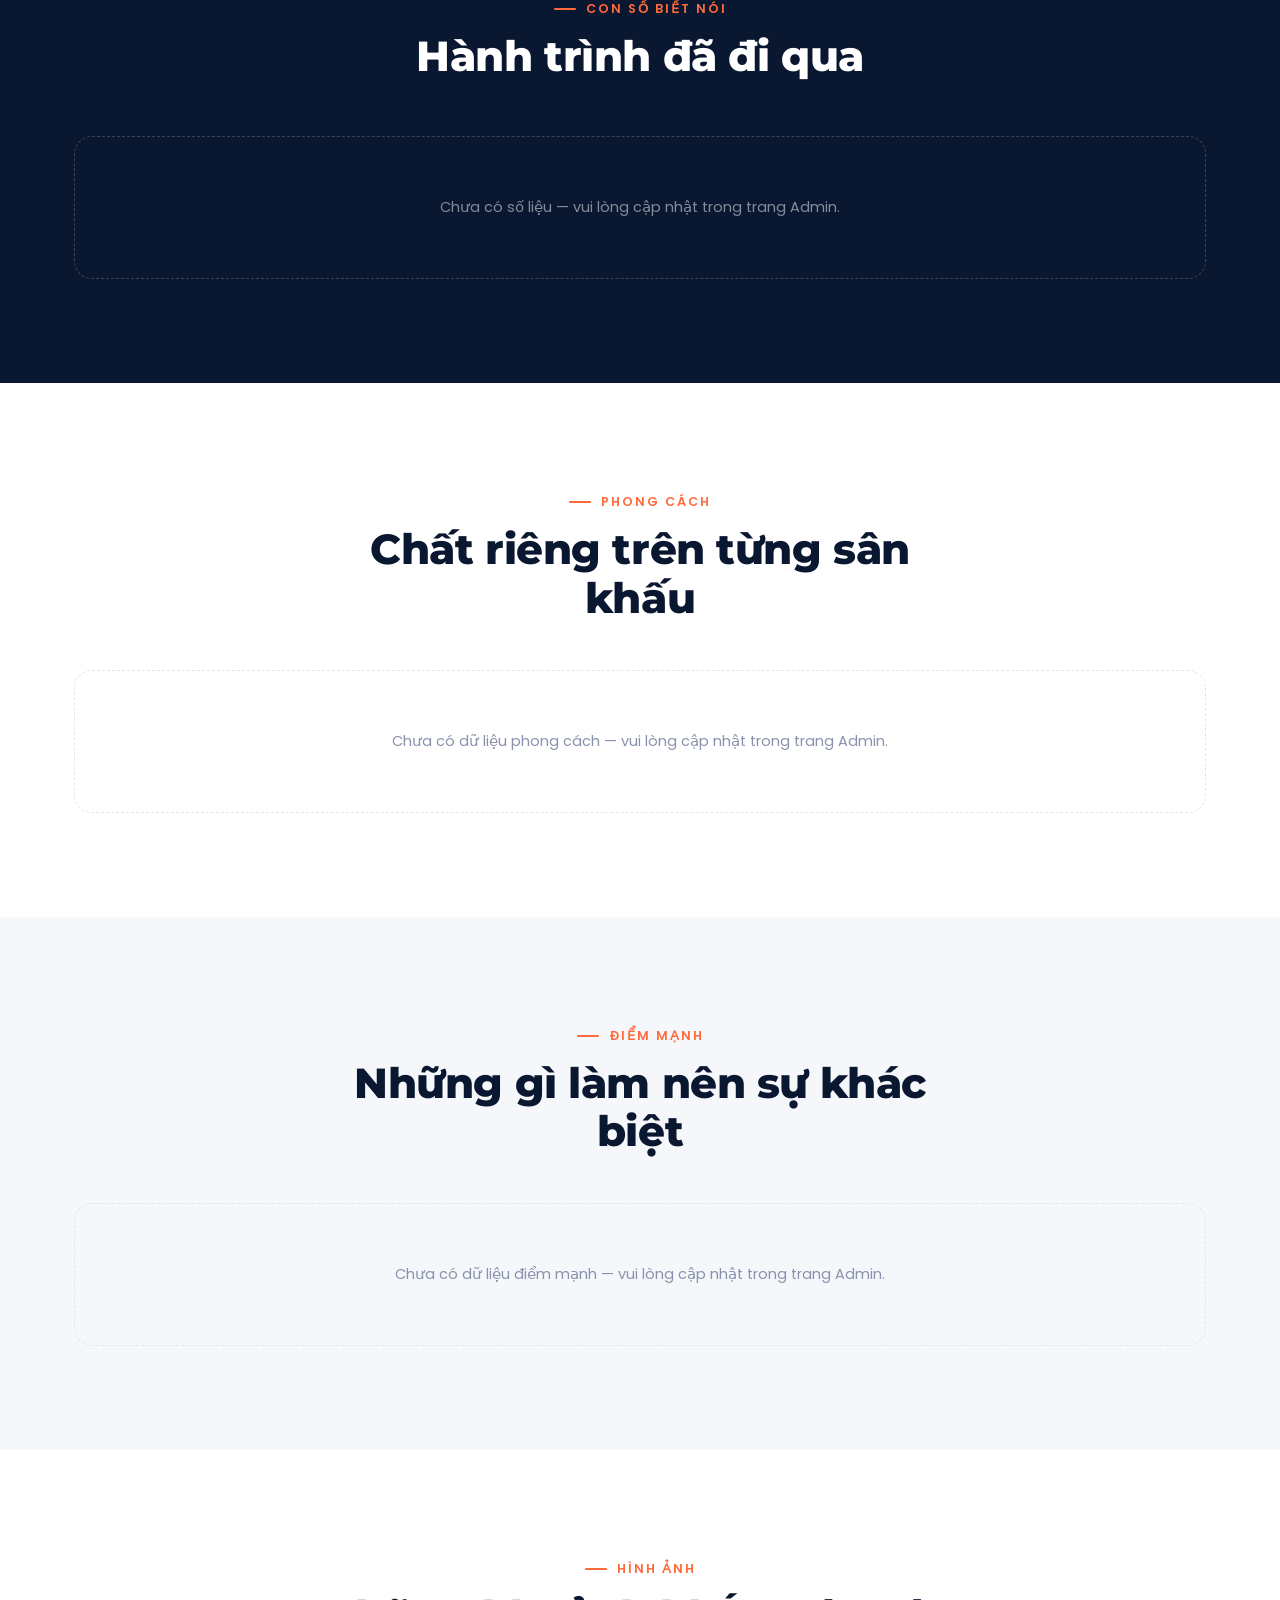
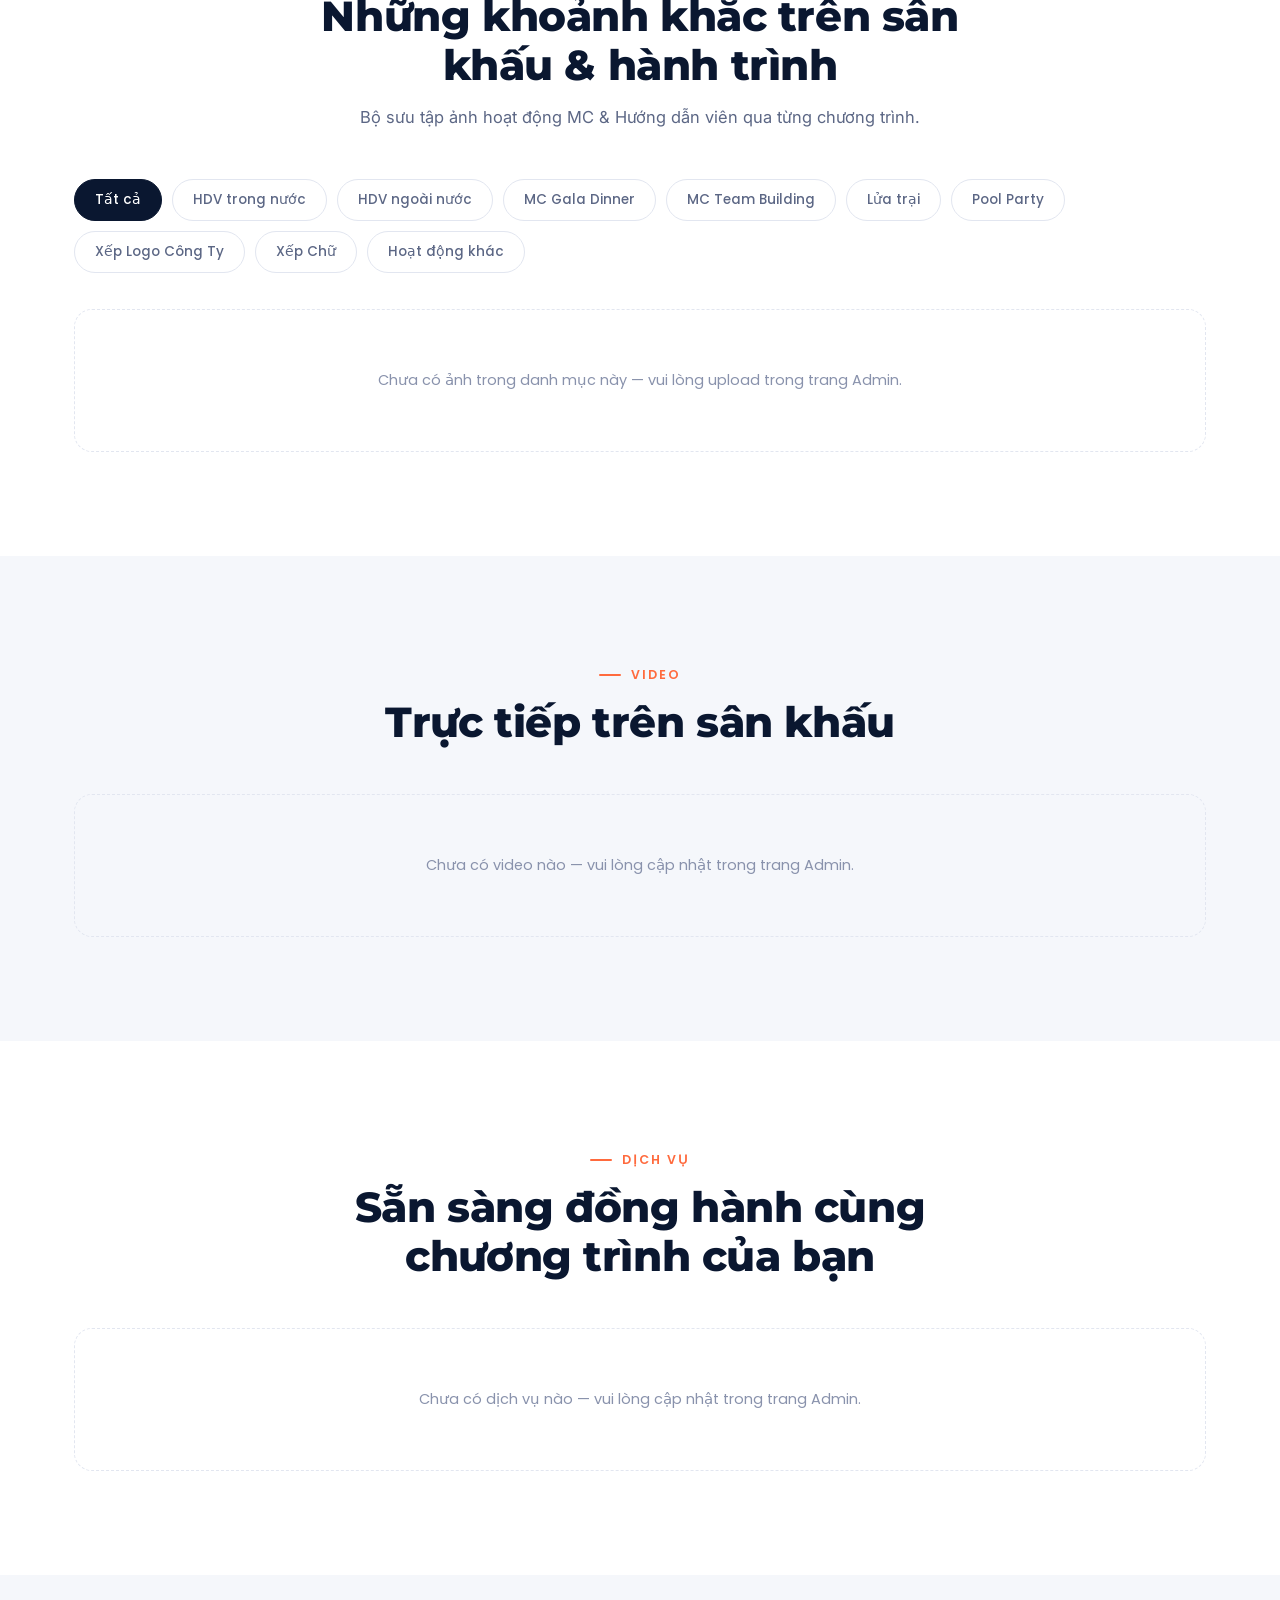
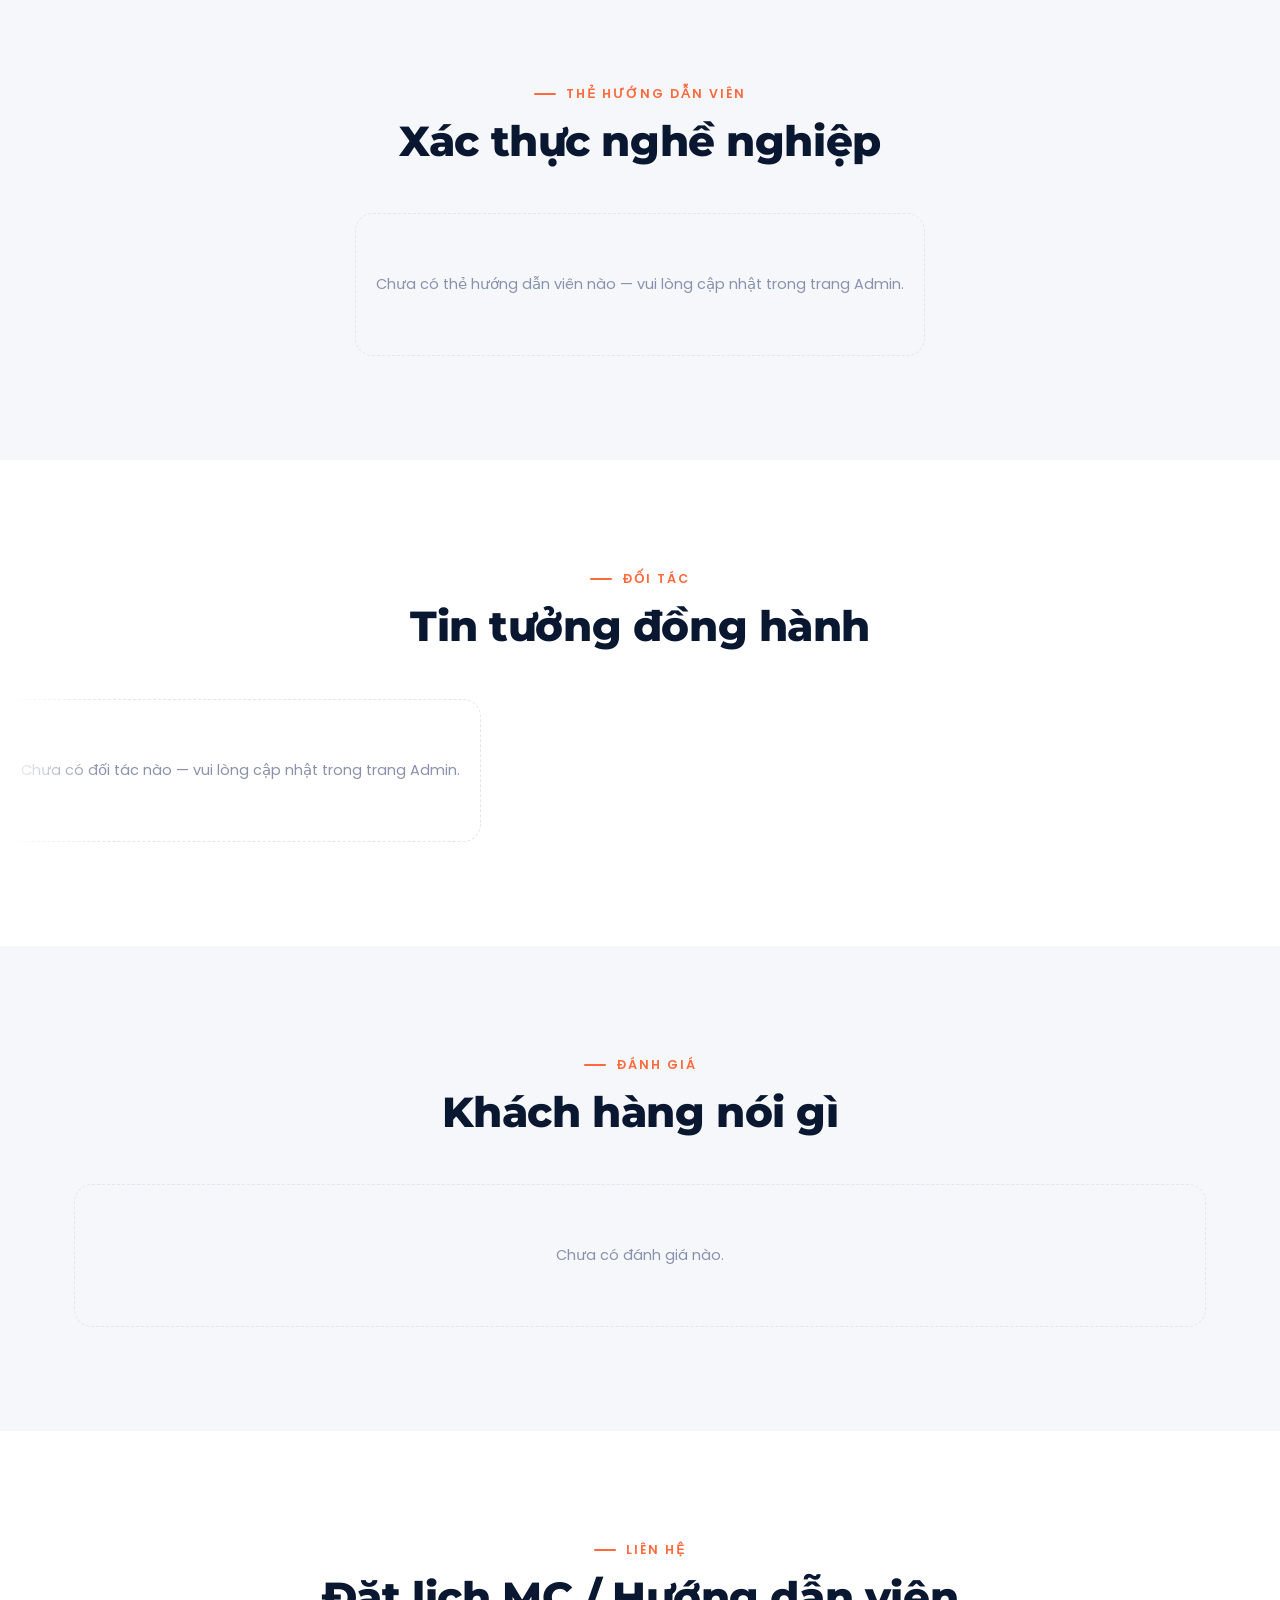
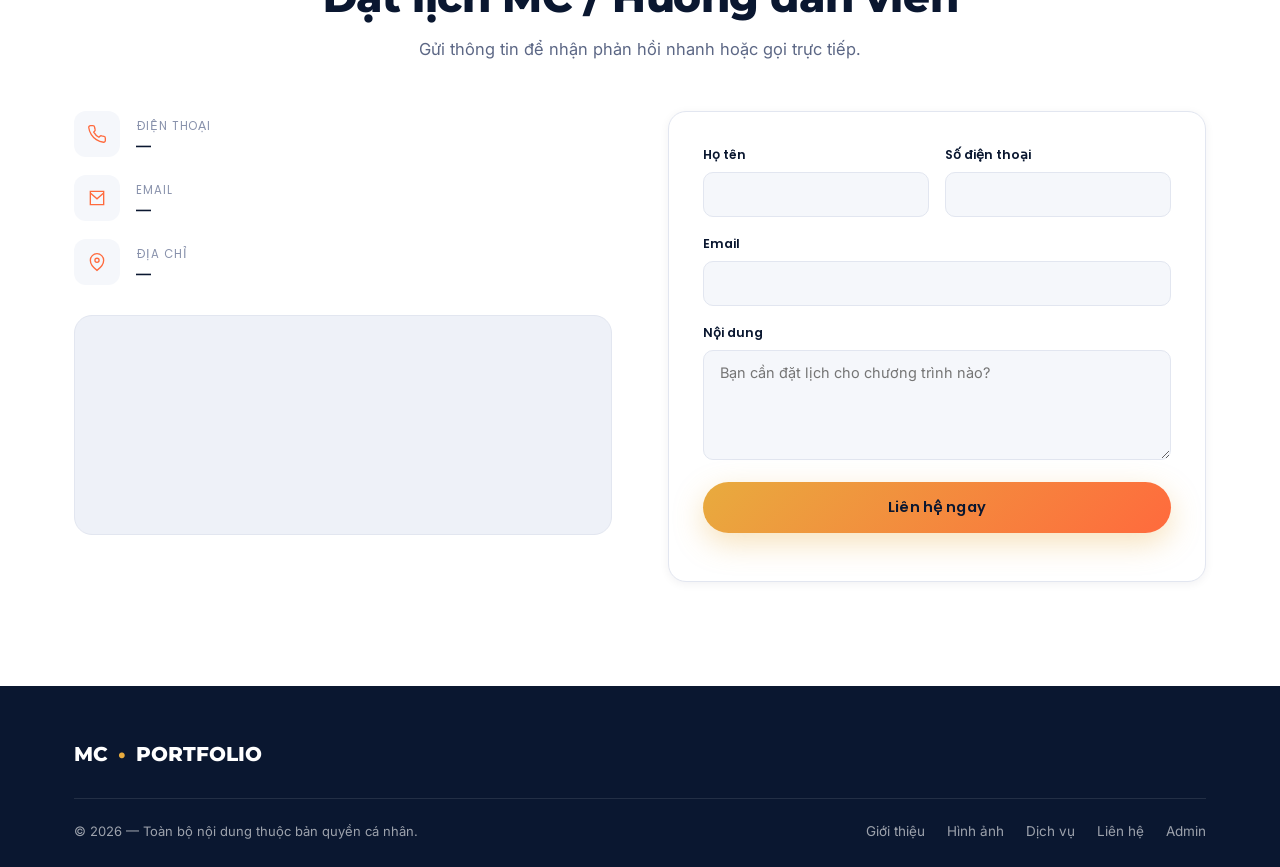
==== commit 3f7ab18c: "update" ====
--- a/index.html
+++ b/index.html
@@ -1,316 +1,366 @@
-<!doctype html>
+<!DOCTYPE html>
 <html lang="vi">
 <head>
-  <meta charset="utf-8" />
-  <meta name="viewport" content="width=device-width, initial-scale=1" />
-  <title>MC Hải Kỳ - MC &amp; HDV</title>
-  <meta name="description" content="MC Hải Kỳ - MC sự kiện & HDV du lịch. Giọng miền Nam, kinh nghiệm từ 2018." />
-  <link rel="stylesheet" href="style.css" />
+<meta charset="UTF-8">
+<meta name="viewport" content="width=device-width, initial-scale=1.0">
+<title>MC · Hướng Dẫn Viên Chuyên Nghiệp</title>
+<meta name="description" content="Portfolio cá nhân MC dẫn chương trình & Hướng dẫn viên du lịch — Gala Dinner, Team Building, Tour trong và ngoài nước.">
+<link rel="preconnect" href="https://fonts.googleapis.com">
+<link href="https://fonts.googleapis.com/css2?family=Poppins:wght@400;500;600;700&family=Montserrat:wght@600;700;800&family=Inter:wght@400;500;600&display=swap" rel="stylesheet">
+<link rel="stylesheet" href="css/style.css">
 </head>
 <body>
-  <header class="site-header">
-    <div class="container nav-row">
-      <div class="brand">MC Hải Kỳ</div>
-      <nav class="main-nav">
-        <a href="#intro">Giới thiệu</a>
-        <a href="#mc">MC</a>
-        <a href="#hdv">HDV</a>
-        <a href="#portfolio">Portfolio</a>
+
+<!-- LOADING SCREEN -->
+<div id="loading-screen">
+  <div class="load-ring"></div>
+  <div class="load-label">Đang lên sân khấu…</div>
+</div>
+
+<!-- NAVBAR -->
+<header id="navbar">
+  <div class="container nav-inner">
+    <a href="#hero" class="logo">MC<span>•</span>PORTFOLIO</a>
+    <nav class="nav-links" id="nav-links">
+      <a href="#hero" class="active">Trang chủ</a>
+      <a href="#about">Giới thiệu</a>
+      <a href="#gallery">Hình ảnh</a>
+      <a href="#videos">Video</a>
+      <a href="#services">Dịch vụ</a>
+      <a href="#partners">Đối tác</a>
+      <a href="#contact">Liên hệ</a>
+      <a href="admin.html" class="nav-admin-btn">Admin</a>
+    </nav>
+    <button class="nav-toggle" id="nav-toggle" aria-label="Menu"><span></span><span></span><span></span></button>
+  </div>
+</header>
+
+<!-- HERO -->
+<section id="hero">
+  <div class="hero-media">
+    <img id="hero-bg-img" src="" alt="" style="display:none">
+  </div>
+  <div class="container hero-inner">
+    <div class="hero-grid">
+      <div class="hero-avatar-wrap spotlight-ring">
+        <div class="hero-avatar" id="hero-avatar">
+          <svg class="ph-icon" viewBox="0 0 24 24" fill="none" stroke="currentColor" stroke-width="1.5"><circle cx="12" cy="8" r="4"/><path d="M4 21c0-4.4 3.6-8 8-8s8 3.6 8 8"/></svg>
+        </div>
+      </div>
+      <div>
+        <div class="hero-role" id="hero-role">MC · Hướng Dẫn Viên</div>
+        <h1 class="hero-name" id="hero-name">Đang cập nhật tên MC</h1>
+        <p class="hero-tagline" id="hero-tagline">Năng động • Chuyên nghiệp • Truyền cảm hứng</p>
+        <p class="hero-desc" id="hero-desc">Đồng hành cùng hàng trăm chương trình Team Building – Gala Dinner – Tour trong nước & quốc tế.</p>
+        <div class="hero-actions">
+          <a href="#gallery" class="btn btn-primary">Xem Portfolio</a>
+          <a href="#contact" class="btn btn-outline">Liên hệ ngay</a>
+        </div>
+      </div>
+    </div>
+  </div>
+  <div class="hero-scroll"><span>Scroll</span><span class="line"></span></div>
+</section>
+
+<!-- ABOUT -->
+<section id="about" class="bg-paper">
+  <div class="container">
+    <div class="about-grid">
+      <div class="reveal">
+        <div class="about-avatar-wrap spotlight-ring">
+          <div class="about-avatar" id="about-avatar">
+            <svg class="ph-icon" viewBox="0 0 24 24" fill="none" stroke="currentColor" stroke-width="1.3"><circle cx="12" cy="8" r="4"/><path d="M4 21c0-4.4 3.6-8 8-8s8 3.6 8 8"/></svg>
+          </div>
+        </div>
+        <div class="about-name" id="about-name">Chưa cập nhật họ tên</div>
+        <div class="about-social" id="about-social"></div>
+      </div>
+      <div class="reveal">
+        <div class="eyebrow">Giới thiệu</div>
+        <h2 style="font-size:clamp(26px,3.6vw,36px);font-weight:800;color:var(--navy-900);margin-bottom:20px" id="about-headline">Người truyền năng lượng cho mọi sân khấu</h2>
+        <div class="about-body" id="about-content">
+          <p>Thông tin giới thiệu sẽ được cập nhật tại trang Admin.</p>
+        </div>
+        <div class="about-meta" id="about-meta">
+          <div class="meta-item"><span class="label">Kinh nghiệm</span><span class="val" data-field="experience">—</span></div>
+          <div class="meta-item"><span class="label">Phong cách</span><span class="val" data-field="style">—</span></div>
+          <div class="meta-item"><span class="label">Điểm mạnh</span><span class="val" data-field="strength">—</span></div>
+          <div class="meta-item"><span class="label">Ngôn ngữ</span><span class="val" data-field="language">—</span></div>
+        </div>
+      </div>
+    </div>
+  </div>
+</section>
+
+<!-- STATS (Kinh nghiệm dạng đếm số) -->
+<section class="bg-navy">
+  <div class="container">
+    <div class="section-head center reveal">
+      <div class="eyebrow" style="justify-content:center">Con số biết nói</div>
+      <h2>Hành trình đã đi qua</h2>
+    </div>
+    <div class="stats-row reveal-stagger" id="stats-row">
+      <!-- rendered by JS: template below -->
+    </div>
+  </div>
+</section>
+<template id="tpl-stat">
+  <div class="stat-card">
+    <div class="stat-badge"><svg viewBox="0 0 24 24" fill="none" stroke="currentColor" stroke-width="1.6"><path d="M12 2l2.9 6.26L21 9.27l-4.5 4.38L17.8 20 12 16.9 6.2 20l1.3-6.35L3 9.27l6.1-1.01L12 2z"/></svg></div>
+    <div><span class="stat-num" data-count="0">0</span><span class="stat-suffix">+</span></div>
+    <div class="stat-label"></div>
+  </div>
+</template>
+
+<!-- PHONG CÁCH -->
+<section id="style-section">
+  <div class="container">
+    <div class="section-head center reveal">
+      <div class="eyebrow" style="justify-content:center">Phong cách</div>
+      <h2>Chất riêng trên từng sân khấu</h2>
+    </div>
+    <div class="card-grid reveal-stagger" id="style-grid">
+      <div class="empty-state" style="grid-column:1/-1">Chưa có dữ liệu phong cách — vui lòng cập nhật trong trang Admin.</div>
+    </div>
+  </div>
+</section>
+<template id="tpl-style-card">
+  <div class="info-card">
+    <div class="info-icon"><svg viewBox="0 0 24 24" fill="none" stroke="currentColor" stroke-width="1.6"><path d="M12 3l9 4.5v9L12 21l-9-4.5v-9L12 3z"/></svg></div>
+    <h3 class="c-title"></h3>
+    <p class="c-desc"></p>
+  </div>
+</template>
+
+<!-- ĐIỂM MẠNH -->
+<section class="bg-paper" id="strengths-section">
+  <div class="container">
+    <div class="section-head center reveal">
+      <div class="eyebrow" style="justify-content:center">Điểm mạnh</div>
+      <h2>Những gì làm nên sự khác biệt</h2>
+    </div>
+    <div class="card-grid reveal-stagger" id="strengths-grid">
+      <div class="empty-state" style="grid-column:1/-1">Chưa có dữ liệu điểm mạnh — vui lòng cập nhật trong trang Admin.</div>
+    </div>
+  </div>
+</section>
+<template id="tpl-strength-card">
+  <div class="info-card">
+    <div class="info-icon"><svg viewBox="0 0 24 24" fill="none" stroke="currentColor" stroke-width="1.6"><path d="M13 2L3 14h7l-1 8 11-14h-7l1-6z"/></svg></div>
+    <h3 class="c-title"></h3>
+    <p class="c-desc"></p>
+  </div>
+</template>
+
+<!-- HÌNH ẢNH -->
+<section id="gallery">
+  <div class="container">
+    <div class="section-head center reveal">
+      <div class="eyebrow" style="justify-content:center">Hình ảnh</div>
+      <h2>Những khoảnh khắc trên sân khấu & hành trình</h2>
+      <p>Bộ sưu tập ảnh hoạt động MC & Hướng dẫn viên qua từng chương trình.</p>
+    </div>
+    <div class="filter-bar reveal" id="filter-bar">
+      <button class="filter-btn active" data-filter="all">Tất cả</button>
+      <button class="filter-btn" data-filter="hdv-trongnuoc">HDV trong nước</button>
+      <button class="filter-btn" data-filter="hdv-ngoainuoc">HDV ngoài nước</button>
+      <button class="filter-btn" data-filter="mc-gala">MC Gala Dinner</button>
+      <button class="filter-btn" data-filter="mc-teambuilding">MC Team Building</button>
+      <button class="filter-btn" data-filter="luatrai">Lửa trại</button>
+      <button class="filter-btn" data-filter="poolparty">Pool Party</button>
+      <button class="filter-btn" data-filter="xeplogo">Xếp Logo Công Ty</button>
+      <button class="filter-btn" data-filter="xepchu">Xếp Chữ</button>
+      <button class="filter-btn" data-filter="khac">Hoạt động khác</button>
+    </div>
+    <div class="gallery-grid reveal" id="gallery-grid">
+      <div class="gallery-empty">Chưa có ảnh nào — vui lòng upload trong trang Admin.</div>
+    </div>
+  </div>
+</section>
+
+<!-- LIGHTBOX -->
+<div id="lightbox">
+  <button class="lb-close" id="lb-close">✕</button>
+  <button class="lb-prev" id="lb-prev">‹</button>
+  <div class="lb-stage"><img id="lb-img" src="" alt=""></div>
+  <button class="lb-next" id="lb-next">›</button>
+  <div class="lb-desc" id="lb-desc"></div>
+</div>
+
+<!-- VIDEO -->
+<section class="bg-paper" id="videos">
+  <div class="container">
+    <div class="section-head center reveal">
+      <div class="eyebrow" style="justify-content:center">Video</div>
+      <h2>Trực tiếp trên sân khấu</h2>
+    </div>
+    <div class="video-grid reveal-stagger" id="video-grid">
+      <div class="empty-state" style="grid-column:1/-1">Chưa có video nào — vui lòng cập nhật trong trang Admin.</div>
+    </div>
+  </div>
+</section>
+<div id="video-modal">
+  <button class="lb-close" id="video-close" style="top:-52px;right:0">✕</button>
+  <div class="video-modal-stage" id="video-modal-stage"></div>
+</div>
+
+<!-- DỊCH VỤ -->
+<section id="services">
+  <div class="container">
+    <div class="section-head center reveal">
+      <div class="eyebrow" style="justify-content:center">Dịch vụ</div>
+      <h2>Sẵn sàng đồng hành cùng chương trình của bạn</h2>
+    </div>
+    <div class="card-grid reveal-stagger" id="services-grid">
+      <div class="empty-state" style="grid-column:1/-1">Chưa có dịch vụ nào — vui lòng cập nhật trong trang Admin.</div>
+    </div>
+  </div>
+</section>
+<template id="tpl-service-card">
+  <div class="info-card">
+    <div class="info-icon"><svg viewBox="0 0 24 24" fill="none" stroke="currentColor" stroke-width="1.6"><path d="M12 2a3 3 0 013 3v2a3 3 0 01-6 0V5a3 3 0 013-3zM5 21v-2a7 7 0 0114 0v2"/></svg></div>
+    <h3 class="c-title"></h3>
+    <p class="c-desc"></p>
+  </div>
+</template>
+
+<!-- THẺ HƯỚNG DẪN VIÊN (trong nước + quốc tế) -->
+<section class="bg-paper" id="guide-card-section">
+  <div class="container">
+    <div class="section-head center reveal">
+      <div class="eyebrow" style="justify-content:center">Thẻ hướng dẫn viên</div>
+      <h2>Xác thực nghề nghiệp</h2>
+    </div>
+    <div class="guide-card-wrap reveal" id="guide-card-wrap">
+      <div class="empty-state">Chưa có thẻ hướng dẫn viên nào — vui lòng cập nhật trong trang Admin.</div>
+    </div>
+  </div>
+</section>
+<template id="tpl-guide-card">
+  <div class="guide-card">
+    <div class="guide-card-label"></div>
+    <div class="guide-card-photo">
+      <svg width="48" height="48" viewBox="0 0 24 24" fill="none" stroke="rgba(255,255,255,.3)" stroke-width="1.3"><rect x="3" y="5" width="18" height="14" rx="2"/><circle cx="9" cy="10" r="2"/><path d="M6 16c0-1.7 1.3-3 3-3s3 1.3 3 3"/></svg>
+    </div>
+    <div class="guide-card-row"><span>Họ tên</span><span class="gc-name">—</span></div>
+    <div class="guide-card-row"><span>Mã số</span><span class="gc-code">—</span></div>
+    <div class="guide-card-row"><span>Ngày cấp</span><span class="gc-issueDate">—</span></div>
+    <div class="guide-card-row"><span>Đơn vị cấp</span><span class="gc-issuer">—</span></div>
+  </div>
+</template>
+
+<!-- ĐỐI TÁC -->
+<section id="partners">
+  <div class="container">
+    <div class="section-head center reveal">
+      <div class="eyebrow" style="justify-content:center">Đối tác</div>
+      <h2>Tin tưởng đồng hành</h2>
+    </div>
+  </div>
+  <div class="partners-track-wrap reveal">
+    <div class="partners-track" id="partners-track">
+      <div class="empty-state" style="min-width:100%">Chưa có đối tác nào — vui lòng cập nhật trong trang Admin.</div>
+    </div>
+  </div>
+</section>
+
+<!-- ĐÁNH GIÁ -->
+<section class="bg-paper" id="testimonials">
+  <div class="container">
+    <div class="section-head center reveal">
+      <div class="eyebrow" style="justify-content:center">Đánh giá</div>
+      <h2>Khách hàng nói gì</h2>
+    </div>
+    <div class="testi-grid reveal-stagger" id="testi-grid">
+      <div class="empty-state" style="grid-column:1/-1">Chưa có đánh giá nào.</div>
+    </div>
+  </div>
+</section>
+<template id="tpl-testi-card">
+  <div class="testi-card">
+    <div class="testi-stars"></div>
+    <p class="testi-content"></p>
+    <div class="testi-person">
+      <div class="testi-avatar"><svg width="18" height="18" viewBox="0 0 24 24" fill="none" stroke="var(--muted-2)" stroke-width="1.5"><circle cx="12" cy="8" r="4"/><path d="M4 21c0-4.4 3.6-8 8-8s8 3.6 8 8"/></svg></div>
+      <div class="testi-name"></div>
+    </div>
+  </div>
+</template>
+
+<!-- LIÊN HỆ -->
+<section id="contact">
+  <div class="container">
+    <div class="section-head center reveal">
+      <div class="eyebrow" style="justify-content:center">Liên hệ</div>
+      <h2>Đặt lịch MC / Hướng dẫn viên</h2>
+      <p>Gửi thông tin để nhận phản hồi nhanh hoặc gọi trực tiếp.</p>
+    </div>
+    <div class="contact-grid">
+      <div class="reveal">
+        <div class="contact-list" id="contact-list">
+          <div class="contact-item">
+            <div class="contact-icon"><svg viewBox="0 0 24 24" fill="none" stroke="currentColor" stroke-width="1.6"><path d="M22 16.9v3a2 2 0 01-2.2 2 19.8 19.8 0 01-8.6-3.1 19.5 19.5 0 01-6-6A19.8 19.8 0 012.1 4.2 2 2 0 014.1 2h3a2 2 0 012 1.7c.1.9.3 1.8.6 2.7a2 2 0 01-.4 2.1L8.1 9.7a16 16 0 006.2 6.2l1.2-1.2a2 2 0 012.1-.4c.9.3 1.8.5 2.7.6a2 2 0 011.7 2.1z"/></svg></div>
+            <div><span class="label">Điện thoại</span><br><span class="val" data-field="phone">—</span></div>
+          </div>
+          <div class="contact-item">
+            <div class="contact-icon"><svg viewBox="0 0 24 24" fill="none" stroke="currentColor" stroke-width="1.6"><path d="M4 4h16v16H4z"/><path d="M4 6l8 7 8-7"/></svg></div>
+            <div><span class="label">Email</span><br><span class="val" data-field="email">—</span></div>
+          </div>
+          <div class="contact-item">
+            <div class="contact-icon"><svg viewBox="0 0 24 24" fill="none" stroke="currentColor" stroke-width="1.6"><path d="M12 22s8-5.6 8-12A8 8 0 004 10c0 6.4 8 12 8 12z"/><circle cx="12" cy="10" r="2.5"/></svg></div>
+            <div><span class="label">Địa chỉ</span><br><span class="val" data-field="address">—</span></div>
+          </div>
+        </div>
+        <div class="map-frame" id="map-frame">
+          <iframe id="map-iframe" loading="lazy" referrerpolicy="no-referrer-when-downgrade" src="https://www.google.com/maps?q=Ho%20Chi%20Minh%20City&output=embed"></iframe>
+        </div>
+      </div>
+      <div class="reveal">
+        <form class="contact-form" id="contact-form">
+          <div class="form-row">
+            <div class="field"><label>Họ tên</label><input type="text" name="name" required></div>
+            <div class="field"><label>Số điện thoại</label><input type="tel" name="phone" required></div>
+          </div>
+          <div class="field"><label>Email</label><input type="email" name="email" required></div>
+          <div class="field"><label>Nội dung</label><textarea name="message" placeholder="Bạn cần đặt lịch cho chương trình nào?" required></textarea></div>
+          <button type="submit" class="btn btn-primary" style="width:100%;justify-content:center" id="contact-submit">Liên hệ ngay</button>
+          <div class="form-msg" id="contact-msg"></div>
+        </form>
+      </div>
+    </div>
+  </div>
+</section>
+
+<!-- FOOTER -->
+<footer>
+  <div class="container">
+    <div class="footer-top">
+      <a href="#hero" class="logo">MC<span>•</span>PORTFOLIO</a>
+      <div class="footer-social" id="footer-social"></div>
+    </div>
+    <div class="footer-bottom">
+      <span>© <span id="footer-year"></span> — Toàn bộ nội dung thuộc bản quyền cá nhân.</span>
+      <div class="footer-menu">
+        <a href="#about">Giới thiệu</a>
+        <a href="#gallery">Hình ảnh</a>
+        <a href="#services">Dịch vụ</a>
         <a href="#contact">Liên hệ</a>
-      </nav>
-    </div>
-
-    <div class="container hero">
-      <div class="hero-left">
-        <h1>MC Hải Kỳ</h1>
-        <p class="lead">Dẫn chương trình & Hướng dẫn viên du lịch — linh hoạt, chuyên nghiệp và giàu cảm xúc. Giọng miền Nam, giàu kinh nghiệm tổ chức & điều phối sự kiện.</p>
-        <a class="btn-primary" href="#contact">Mời MC / Liên hệ</a>
-      </div>
-
-      <aside class="hero-right">
-        <img class="avatar" src="assets/avatar.jpg" alt="Ảnh MC Hải Kỳ" onerror="this.src='https://ibb.co/qLHz2JdF'" >
-        <p class="name">Hải Kỳ</p>
-        <p class="meta">Sinh 15/01/1999 · 65kg · Giọng miền Nam</p>
-        <p class="quick-contact"><a href="mailto:nhky3141999@gmail.com">nhky3141999@gmail.com</a></p>
-      </aside>
-    </div>
-  </header>
-
-  <main class="container">
-    <!-- Giới thiệu chung -->
-    <section id="intro" class="card intro-card">
-      <h2>Giới thiệu bản thân</h2>
-      <p class="intro-text">
-        Tôi là Hải Kỳ — MC và HDV chuyên nghiệp, hoạt động chính trong lĩnh vực dẫn chương trình sự kiện và hướng dẫn du lịch.
-        Với phong cách hòa nhã, truyền cảm và khả năng ứng biến tốt, tôi luôn chuẩn bị kỹ kịch bản, phối hợp cùng ekip để chương trình diễn ra suôn sẻ.
-        Tôi kết hợp kỹ thuật dẫn chuyên nghiệp với năng lượng hoạt náo khi cần, nhằm mang lại trải nghiệm ấn tượng cho khán giả và đoàn khách.
-      </p>
-
-      <div class="intro-grid">
-        <div>
-          <h4>Kinh nghiệm tổng quan</h4>
-          <ul>
-            <li>MC: 5 năm kinh nghiệm ở nhiều loại hình sự kiện (gala, hội nghị, tiệc cưới, livestream).</li>
-            <li>HDV: Hoạt động từ 2018, dẫn tour nội/ngoại, thuyết minh và tổ chức hoạt động team-building.</li>
-          </ul>
-        </div>
-
-        <div>
-          <h4>Phong cách & điểm mạnh</h4>
-          <ul>
-            <li>Phong cách linh hoạt: từ trang trọng đến năng lượng cao.</li>
-            <li>Khả năng đọc tình huống, quản lý sân khấu và điều phối kịch bản.</li>
-            <li>Giao tiếp tốt, tương tác khán giả, và xử lý tình huống nhanh.</li>
-          </ul>
-        </div>
-      </div>
-    </section>
-
-    <!-- MC SECTION -->
-    <section id="mc" class="card role-card">
-      <h2>MC — Dẫn chương trình</h2>
-      <p class="muted">5 năm kinh nghiệm. Phong cách: vui vẻ · trang trọng · máu lửa · sâu lắng</p>
-
-      <!-- MC Gala -->
-      <div class="subrole">
-        <h3>MC Gala · Sự kiện · Hội nghị</h3>
-        <div class="role-grid">
-          <div class="role-desc">
-            <p>
-              Với kinh nghiệm dày dặn tại các chương trình gala, lễ trao giải và hội nghị, tôi đảm nhiệm
-              dẫn chương trình chính, phối hợp MC đồng hành, điều phối phút giây chuyển tiếp chương trình,
-              và đảm bảo tiến độ theo kịch bản. Phong cách tại các sự kiện này thường cần sự trang trọng,
-              chững chạc nhưng vẫn gần gũi — điều tôi luôn chú trọng.
-            </p>
-            <h4>Một số nhiệm vụ tiêu biểu</h4>
-            <ul>
-              <li>Chuẩn bị kịch bản lời dẫn, họp chạy trước với ekip.</li>
-              <liĐiều phối điểm mở/khép chương trình, chuyển giao giữa tiết mục.</li>
-              <li>Kiểm soát thời lượng, tương tác với khách mời & đại biểu.</li>
-            </ul>
-          </div>
-
-          
-          <aside class="role-sample hdv-badges">
-          <h4>Hình ảnh MC Gala đã từng tham gia</h4>
-          <div class="badge-list">
-            <figure class="badge">
-              <img src="assets/gala1.jpg"alt="Ảnh MC Hải Kỳ" onerror="this.src='https://ibb.co/qLHz2JdF'"  >
-              
-            </figure>
-            <figure class="badge">
-              <img src="assets/gala2.jpg" alt="Ảnh MC Hải Kỳ" onerror="this.src='https://ibb.co/qLHz2JdF'" >
-              
-            </figure>
-            <figure class="badge">
-              <img src="assets/gala3.jpg" alt="Ảnh MC Hải Kỳ" onerror="this.src='https://i.imgur.com/xgknzVZ.jpeg'" >
-              
-            </figure>
-            <figure class="badge">
-              <img src="assets/gala4.jpg"  alt="Ảnh MC Hải Kỳ" onerror="this.src='https://i.imgur.com/xgknzVZ.jpeg'">
-              
-            </figure>
-            <figure class="badge">
-              <img src="assets/gala5.jpg"  alt="Ảnh MC Hải Kỳ" onerror="this.src='https://i.imgur.com/xgknzVZ.jpeg'"  >
-              
-            </figure>
-            <figure class="badge">
-              <img src="assets/gala6.jpg"  alt="Ảnh MC Hải Kỳ" onerror="this.src='https://i.imgur.com/xgknzVZ.jpeg'" >
-             
-            </figure>
-            <figure class="badge">
-              <img src="assets/gala7.jpg"  alt="Ảnh MC Hải Kỳ" onerror="this.src='https://i.imgur.com/xgknzVZ.jpeg'" >
-              
-            </figure>
-            <figure class="badge">
-              <img src="assets/gala8.jpg"  alt="Ảnh MC Hải Kỳ" onerror="this.src='https://i.imgur.com/xgknzVZ.jpeg'" >
-              
-            </figure>
-            <figure class="badge">
-              <img src="assets/gala9.jpg"  alt="Ảnh MC Hải Kỳ" onerror="this.src='https://i.imgur.com/xgknzVZ.jpeg'" >
-              
-            </figure>
-            <figure class="badge">
-              <img src="assets/gala10.jpg"   alt="Ảnh MC Hải Kỳ" onerror="this.src='https://i.imgur.com/xgknzVZ.jpeg'">
-              
-            </figure>
-            
-          </div>
-        </aside>
-        </div>
-        
-      </div>
-
-      <!-- MC Team building -->
-      <div class="subrole">
-        <h3>MC Team-building · Lửa trại · Xếp chữ</h3>
-        <div class="role-grid">
-          <div class="role-desc">
-            <p>
-              Ở mảng team-building, tôi mang đến năng lượng sôi động, kết hợp khả năng quản trò, điều phối trò chơi,
-              và tổ chức lửa trại/xếp chữ an toàn, bài bản. Tôi chú trọng yếu tố trải nghiệm, kết nối nhóm và đảm bảo
-              hoạt động diễn ra an toàn, hiệu quả.
-            </p>
-
-            <h4>Nhiệm vụ & kỹ năng</h4>
-            <ul>
-              <li>Thiết kế & dẫn game team-building, điều chỉnh mức độ thử thách cho phù hợp đoàn.</li>
-              <li>Quản trò lửa trại: an toàn, kịch bản lửa trại, phần âm nhạc/tiết mục gắn kết.</li>
-              <li>Xếp chữ (không gian lớn): lên layout, điều phối vị trí, đảm bảo hiệu ứng hình ảnh/ánh sáng.</li>
-            </ul>
-          </div>
-
-          
-        </div>
-      </div>
-      <aside class="role-sample hdv-badges">
-          <h4>Hình ảnh Team Building · Lửa trại · Xếp chữ</h4>
-          <div class="badge-list">
-            <figure class="badge">
-            <img src="assets/bd1.jpg"   alt="Ảnh MC Hải Kỳ" onerror="this.src='https://i.imgur.com/xgknzVZ.jpeg'">
-            </figure>
-            <figure class="badge">
-              <img src="assets/bd2.jpg"  alt="Ảnh MC Hải Kỳ" onerror="this.src='https://i.imgur.com/xgknzVZ.jpeg'" >
-            </figure>
-             <figure class="badge">
-              <img src="assets/bd3.jpg"   alt="Ảnh MC Hải Kỳ" onerror="this.src='https://i.imgur.com/xgknzVZ.jpeg'">
-            </figure>
-             <figure class="badge">
-              <img src="assets/bd4.jpg"  alt="Ảnh MC Hải Kỳ" onerror="this.src='https://i.imgur.com/xgknzVZ.jpeg'" >
-            </figure>
-             <figure class="badge">
-              <img src="assets/bd5.jpg"   alt="Ảnh MC Hải Kỳ" onerror="this.src='https://i.imgur.com/xgknzVZ.jpeg'">
-            </figure>
-             <figure class="badge">
-              <img src="assets/bd6.jpg"  alt="Ảnh MC Hải Kỳ" onerror="this.src='https://i.imgur.com/xgknzVZ.jpeg'" >
-            </figure>
-             <figure class="badge">
-              <img src="assets/bd7.jpg"   alt="Ảnh MC Hải Kỳ" onerror="this.src='https://i.imgur.com/xgknzVZ.jpeg'">
-            </figure>
-             <figure class="badge">
-              <img src="assets/bd8.jpg"  alt="Ảnh MC Hải Kỳ" onerror="this.src='https://i.imgur.com/xgknzVZ.jpeg'" >
-            </figure>
-             <figure class="badge">
-              <img src="assets/bd9.jpg"  alt="Ảnh MC Hải Kỳ" onerror="this.src='https://i.imgur.com/xgknzVZ.jpeg'" >
-            </figure>
-             <figure class="badge">
-              <img src="assets/bd10.jpg"  alt="Ảnh MC Hải Kỳ" onerror="this.src='https://i.imgur.com/xgknzVZ.jpeg'"  >
-            </figure>
-             <figure class="badge">
-              <img src="assets/bd11.jpg"  alt="Ảnh MC Hải Kỳ" onerror="this.src='https://i.imgur.com/xgknzVZ.jpeg'" >
-            </figure>
-             <figure class="badge">
-              <img src="assets/bd12.jpg"  alt="Ảnh MC Hải Kỳ" onerror="this.src='https://i.imgur.com/xgknzVZ.jpeg'">
-            </figure>
-            <figure class="badge">
-              <img src="assets/lt1.jpg"  alt="Ảnh MC Hải Kỳ" onerror="this.src='https://i.imgur.com/xgknzVZ.jpeg'">
-            </figure>
-            <figure class="badge">
-              <img src="assets/lt2.jpg"  alt="Ảnh MC Hải Kỳ" onerror="this.src='https://i.imgur.com/xgknzVZ.jpeg'">
-            </figure>
-            <figure class="badge">
-              <img src="assets/lt3.jpg"  alt="Ảnh MC Hải Kỳ" onerror="this.src='https://i.imgur.com/xgknzVZ.jpeg'">
-            </figure>
-            <figure class="badge">
-              <img src="assets/lt4.jpg"  alt="Ảnh MC Hải Kỳ" onerror="this.src='https://i.imgur.com/xgknzVZ.jpeg'">
-            </figure>
-            <figure class="badge">
-              <img src="assets/lt5.jpg"  alt="Ảnh MC Hải Kỳ" onerror="this.src='https://i.imgur.com/xgknzVZ.jpeg'">
-            </figure>
-            <figure class="badge">
-              <img src="assets/lt6.jpg"  alt="Ảnh MC Hải Kỳ" onerror="this.src='https://i.imgur.com/xgknzVZ.jpeg'">
-            </figure>
-
-
-
-          </div>
-        </aside>
-    </section>
-
-    <!-- HDV SECTION -->
-    <section id="hdv" class="card role-card">
-      <h2>HDV — Hướng dẫn viên du lịch</h2>
-      <p class="muted">HDV từ năm 2018 · Chuyên tour trong &amp; ngoài nước · Điểm mạnh: thuyết minh · xử lý tình huống · hoạt náo · tổ chức game</p>
-
-      <div class="role-grid hdv-grid">
-        <div class="role-desc">
-          <h4>Kinh nghiệm HDV</h4>
-          <p>
-            Tôi dẫn đoàn từ 2018, có kinh nghiệm với tour nội địa (miền Bắc / Trung / Nam) và tour nước ngoài (khu vực Đông Nam Á).
-            Chú trọng thuyết minh hấp dẫn, an toàn cho đoàn và xử lý tình huống linh hoạt (yếu tố thời tiết, di chuyển, sức khỏe).
-          </p>
-
-          <h4>Dịch vụ HDV</h4>
-          <ul>
-            <li>HDV nội địa: thuyết minh điểm, điều phối lịch trình, hỗ trợ đặt dịch vụ.</li>
-            <li>HDV ngoại quốc: dẫn tour khu vực Đông Nam Á, sắp xếp logistics cơ bản.</li>
-            <li>Thiết kế hoạt động đoàn: games trên xe, team-building nhẹ trong hành trình.</li>
-          </ul>
-        </div>
-        
-        <aside class="role-sample hdv-badges">
-          <h4>Thẻ hướng dẫn viên</h4>
-          <div class="badge-list1">
-            <figure class="badge1">
-              <img src="assets/thehdv_nd.jpg" alt="HDV nội địa"  alt="Ảnh MC Hải Kỳ" onerror="this.src='https://i.imgur.com/xgknzVZ.jpeg'">
-              <figcaption>HDV nội địa</figcaption>
-            </figure>
-            
-            
-            <figure class="badge1">
-              <img src="assets/thehdv_qt.jpg" alt="HDV ngoại quốc"  alt="Ảnh MC Hải Kỳ" onerror="this.src='https://i.imgur.com/xgknzVZ.jpeg'">
-              <figcaption>HDV ngoại quốc</figcaption>
-            </figure>
-          </div>
-          <h4>Hướng dẫn viên · Hoạt động</h4>
-          <div class="badge-list">
-            <figure class="badge">
-              <img src="assets/hdv1.jpg"  alt="Ảnh MC Hải Kỳ" onerror="this.src='https://i.imgur.com/xgknzVZ.jpeg'">
-            
-            </figure>
-
-            <figure class="badge">
-              <img src="assets/hdv2.jpg"   alt="Ảnh MC Hải Kỳ" onerror="this.src='https://i.imgur.com/xgknzVZ.jpeg'">
-              
-            </figure>
-            <figure class="badge">
-              <img src="assets/hdv3.jpg"   alt="Ảnh MC Hải Kỳ" onerror="this.src='https://i.imgur.com/xgknzVZ.jpeg'">
-              
-            </figure>
-          </div>
-        </aside>
-      </div>
-    </section>
-
-    <!-- Portfolio -->
-    <section id="portfolio" class="card portfolio">
-          <h4>Đối tác & Feedback</h4>
-          <p>Nhận xét từ khách hàng và logo đối tác (nếu có).</p>
-        </div>
-      </div>
-    </section>
-
-    <!-- Contact -->
-    <section id="contact" class="card contact">
-      <h2>Liên hệ — Book MC / HDV</h2>
-      <p>Gửi thông tin để nhận phản hồi nhanh hoặc gọi trực tiếp:</p>
-      <p><strong>Email:</strong> <a href="mailto:nhky3141999@gmail.com">nhky3141999@gmail.com</a><br>
-      <strong>Phone:</strong> 0819.590.560</p>
-    </section>
-  </main>
-
-  <footer class="site-footer">
-    <div class="container">
-      © MC Hải Kỳ — MC &amp; HDV. Website demo by @AnhHau.
-    </div>
-  </footer>
-
-  <!-- Mobile settings (giữ như trước) -->
-  <div id="mobileSettingsBtn" class="mobile-settings-btn" title="Tùy giao diện"></div>
-  <div id="mobileSettingsPanel" class="mobile-settings-panel" aria-hidden="true">
-    
-  </div>
-
-  <script src="script.js"></script>
+        <a href="admin.html">Admin</a>
+      </div>
+    </div>
+  </div>
+</footer>
+
+<button id="back-to-top" aria-label="Lên đầu trang">
+  <svg width="18" height="18" viewBox="0 0 24 24" fill="none" stroke="currentColor" stroke-width="2"><path d="M12 19V5M5 12l7-7 7 7"/></svg>
+</button>
+
+<!-- FIREBASE SDK (compat) -->
+<script src="https://www.gstatic.com/firebasejs/10.12.2/firebase-app-compat.js"></script>
+<script src="https://www.gstatic.com/firebasejs/10.12.2/firebase-auth-compat.js"></script>
+<script src="https://www.gstatic.com/firebasejs/10.12.2/firebase-firestore-compat.js"></script>
+
+<script src="js/firebase-config.js"></script>
+<script src="js/main.js"></script>
 </body>
 </html>
--- a/css/style.css
+++ b/css/style.css
@@ -0,0 +1,457 @@
+/* ============================================================
+   MC PORTFOLIO — DESIGN TOKENS
+   Palette: Navy (stage-night) / White / Gold+Orange (spotlight)
+   Type: Montserrat (display) · Inter (body) · Poppins (labels/UI)
+   Signature: the "Spotlight Ring" — a glowing stage-light circle
+   used behind the avatar, stat counters, and as a section marker.
+   ============================================================ */
+
+:root{
+  /* Colors */
+  --navy-900:#0a1730;
+  --navy-800:#0e2044;
+  --navy-700:#152b56;
+  --navy-600:#1e3a6e;
+  --white:#ffffff;
+  --paper:#f5f7fb;
+  --paper-dim:#eef1f8;
+  --gold:#e8ab3e;
+  --gold-soft:#f3cd7e;
+  --orange:#ff6a3d;
+  --ink:#131c2e;
+  --muted:#5c6785;
+  --muted-2:#8992ac;
+  --line:#e2e6f0;
+  --success:#2fbf85;
+  --danger:#e6564a;
+
+  /* Type */
+  --display:'Montserrat', sans-serif;
+  --body:'Inter', sans-serif;
+  --label:'Poppins', sans-serif;
+
+  /* Fx */
+  --shadow-sm:0 2px 10px rgba(10,23,48,.06);
+  --shadow-md:0 12px 32px rgba(10,23,48,.12);
+  --shadow-lg:0 24px 60px rgba(10,23,48,.18);
+  --shadow-gold:0 10px 30px rgba(232,171,62,.35);
+  --ease:cubic-bezier(.25,.8,.25,1);
+  --radius:18px;
+  --radius-sm:10px;
+  --container:1180px;
+}
+
+*,*::before,*::after{box-sizing:border-box}
+html{scroll-behavior:smooth}
+body{
+  margin:0;
+  font-family:var(--body);
+  color:var(--ink);
+  background:var(--white);
+  -webkit-font-smoothing:antialiased;
+  overflow-x:hidden;
+}
+h1,h2,h3,h4{font-family:var(--display);margin:0;line-height:1.15;letter-spacing:-.01em}
+p{margin:0;color:var(--muted);line-height:1.7}
+a{text-decoration:none;color:inherit}
+img{max-width:100%;display:block}
+ul{list-style:none;margin:0;padding:0}
+button{font-family:inherit;cursor:pointer;border:none;background:none}
+input,textarea,select{font-family:inherit}
+.container{max-width:var(--container);margin:0 auto;padding:0 24px}
+
+@media (prefers-reduced-motion: reduce){
+  *{animation-duration:.001ms !important;animation-iteration-count:1 !important;transition-duration:.001ms !important;scroll-behavior:auto !important}
+}
+
+/* ============ LOADING SCREEN ============ */
+#loading-screen{
+  position:fixed;inset:0;z-index:9999;background:var(--navy-900);
+  display:flex;align-items:center;justify-content:center;flex-direction:column;gap:18px;
+  transition:opacity .6s var(--ease), visibility .6s var(--ease);
+}
+#loading-screen.hide{opacity:0;visibility:hidden;pointer-events:none}
+.load-ring{
+  width:64px;height:64px;border-radius:50%;
+  border:3px solid rgba(232,171,62,.2);
+  border-top-color:var(--gold);
+  animation:spin 1s linear infinite;
+}
+.load-label{font-family:var(--label);color:var(--gold-soft);letter-spacing:.2em;font-size:12px;text-transform:uppercase}
+@keyframes spin{to{transform:rotate(360deg)}}
+
+/* ============ EYEBROW / LABELS ============ */
+.eyebrow{
+  font-family:var(--label);
+  font-size:12.5px;font-weight:600;letter-spacing:.16em;text-transform:uppercase;
+  color:var(--orange);
+  display:inline-flex;align-items:center;gap:10px;margin-bottom:14px;
+}
+.eyebrow::before{content:"";width:22px;height:2px;background:var(--orange);border-radius:2px}
+.section-head{max-width:640px;margin-bottom:48px}
+.section-head.center{margin-left:auto;margin-right:auto;text-align:center}
+.section-head h2{font-size:clamp(28px,4vw,42px);font-weight:800;color:var(--navy-900)}
+.section-head p{margin-top:14px;font-size:16.5px}
+section{padding:104px 0}
+.bg-paper{background:var(--paper)}
+.bg-navy{background:var(--navy-900);color:var(--white)}
+.bg-navy .section-head h2{color:var(--white)}
+.bg-navy p{color:rgba(255,255,255,.65)}
+
+/* ============ SPOTLIGHT SIGNATURE ELEMENT ============ */
+.spotlight-ring{
+  position:relative;
+}
+.spotlight-ring::before{
+  content:"";position:absolute;inset:-14px;border-radius:50%;
+  background:conic-gradient(from 220deg, var(--gold), transparent 40%, var(--orange), transparent 80%, var(--gold));
+  filter:blur(2px);
+  opacity:.9;
+  animation:rotate-glow 8s linear infinite;
+  z-index:0;
+}
+.spotlight-ring::after{
+  content:"";position:absolute;inset:-14px;border-radius:50%;
+  background:radial-gradient(circle at 50% 45%, rgba(232,171,62,.35), transparent 65%);
+  z-index:0;
+}
+@keyframes rotate-glow{to{transform:rotate(360deg)}}
+.spotlight-ring > *{position:relative;z-index:1}
+
+/* ============ NAVBAR ============ */
+#navbar{
+  position:fixed;top:0;left:0;right:0;z-index:1000;
+  padding:18px 0;
+  transition:background .35s var(--ease), padding .35s var(--ease), box-shadow .35s var(--ease);
+}
+#navbar.scrolled{
+  background:rgba(10,23,48,.92);
+  backdrop-filter:blur(10px);
+  padding:12px 0;
+  box-shadow:0 6px 24px rgba(0,0,0,.15);
+}
+.nav-inner{display:flex;align-items:center;justify-content:space-between}
+.logo{font-family:var(--display);font-weight:800;font-size:20px;color:var(--white);display:flex;align-items:center;gap:10px}
+.logo span{color:var(--gold)}
+.nav-links{display:flex;gap:34px;align-items:center}
+.nav-links a{
+  font-family:var(--label);font-size:14.5px;font-weight:500;color:rgba(255,255,255,.85);
+  position:relative;padding:4px 0;
+}
+.nav-links a::after{
+  content:"";position:absolute;left:0;bottom:-2px;width:0;height:2px;background:var(--gold);
+  transition:width .3s var(--ease);
+}
+.nav-links a:hover::after,.nav-links a.active::after{width:100%}
+.nav-links a.active{color:var(--gold)}
+.nav-admin-btn{
+  font-family:var(--label);font-size:12.5px;font-weight:600;letter-spacing:.06em;
+  color:rgba(255,255,255,.5);border:1px solid rgba(255,255,255,.25);
+  padding:7px 14px;border-radius:100px;transition:all .3s var(--ease);
+}
+.nav-admin-btn:hover{color:var(--navy-900);background:var(--gold);border-color:var(--gold)}
+.nav-toggle{display:none;flex-direction:column;gap:5px;width:26px}
+.nav-toggle span{height:2px;background:var(--white);border-radius:2px;transition:all .3s var(--ease)}
+
+/* ============ BUTTONS ============ */
+.btn{
+  font-family:var(--label);font-weight:600;font-size:14.5px;letter-spacing:.02em;
+  padding:15px 30px;border-radius:100px;display:inline-flex;align-items:center;gap:10px;
+  transition:transform .3s var(--ease), box-shadow .3s var(--ease), background .3s var(--ease), color .3s var(--ease);
+}
+.btn-primary{background:linear-gradient(135deg,var(--gold),var(--orange));color:var(--navy-900);box-shadow:var(--shadow-gold)}
+.btn-primary:hover{transform:translateY(-3px);box-shadow:0 16px 36px rgba(232,171,62,.45)}
+.btn-outline{border:1.5px solid rgba(255,255,255,.5);color:var(--white)}
+.btn-outline:hover{background:var(--white);color:var(--navy-900);border-color:var(--white);transform:translateY(-3px)}
+.btn-dark{background:var(--navy-900);color:var(--white)}
+.btn-dark:hover{background:var(--navy-700);transform:translateY(-3px)}
+.btn-sm{padding:9px 18px;font-size:13px}
+
+/* ============ HERO ============ */
+#hero{
+  position:relative;min-height:100vh;display:flex;align-items:center;
+  background:var(--navy-900);color:var(--white);overflow:hidden;
+}
+.hero-media{position:absolute;inset:0;z-index:0}
+.hero-media img, .hero-media video{width:100%;height:100%;object-fit:cover;opacity:.35}
+.hero-media::after{
+  content:"";position:absolute;inset:0;
+  background:linear-gradient(180deg, rgba(10,23,48,.55) 0%, rgba(10,23,48,.75) 55%, var(--navy-900) 100%),
+             radial-gradient(circle at 80% 20%, rgba(232,171,62,.25), transparent 45%);
+}
+.hero-inner{position:relative;z-index:1;padding-top:120px;padding-bottom:80px;width:100%}
+.hero-grid{display:grid;grid-template-columns:auto 1fr;gap:56px;align-items:center}
+.hero-avatar-wrap{width:200px;height:200px;flex-shrink:0}
+.hero-avatar{
+  width:200px;height:200px;border-radius:50%;overflow:hidden;border:4px solid var(--navy-900);
+  background:var(--navy-700);display:flex;align-items:center;justify-content:center;
+}
+.hero-avatar img{width:100%;height:100%;object-fit:cover}
+.hero-avatar .ph-icon{width:64px;height:64px;color:rgba(255,255,255,.25)}
+.hero-name{font-size:clamp(34px,5.4vw,58px);font-weight:800;margin-bottom:6px}
+.hero-role{
+  font-family:var(--label);color:var(--gold);font-weight:600;font-size:16px;letter-spacing:.05em;
+  text-transform:uppercase;margin-bottom:18px;
+}
+.hero-tagline{font-size:17px;color:rgba(255,255,255,.7);max-width:560px;margin-bottom:14px}
+.hero-desc{font-size:15.5px;color:rgba(255,255,255,.55);max-width:600px;margin-bottom:34px}
+.hero-actions{display:flex;gap:16px;flex-wrap:wrap}
+.hero-scroll{
+  position:absolute;bottom:32px;left:50%;transform:translateX(-50%);z-index:1;
+  display:flex;flex-direction:column;align-items:center;gap:8px;color:rgba(255,255,255,.5);
+  font-family:var(--label);font-size:11px;letter-spacing:.14em;text-transform:uppercase;
+}
+.hero-scroll .line{width:1px;height:34px;background:linear-gradient(var(--gold),transparent);animation:scroll-pulse 1.8s ease-in-out infinite}
+@keyframes scroll-pulse{0%,100%{opacity:.3}50%{opacity:1}}
+
+/* ============ ABOUT ============ */
+.about-grid{display:grid;grid-template-columns:340px 1fr;gap:64px;align-items:start}
+.about-avatar-wrap{width:280px;height:280px;margin:0 auto}
+.about-avatar{
+  width:280px;height:280px;border-radius:50%;overflow:hidden;background:var(--paper-dim);
+  display:flex;align-items:center;justify-content:center;box-shadow:var(--shadow-md);
+}
+.about-avatar img{width:100%;height:100%;object-fit:cover}
+.about-avatar .ph-icon{width:80px;height:80px;color:var(--muted-2)}
+.about-name{font-size:26px;font-weight:800;color:var(--navy-900);margin-top:28px;text-align:center}
+.about-social{display:flex;gap:12px;justify-content:center;margin-top:14px}
+.about-social a{
+  width:38px;height:38px;border-radius:50%;background:var(--paper-dim);color:var(--navy-800);
+  display:flex;align-items:center;justify-content:center;transition:all .3s var(--ease);
+}
+.about-social a:hover{background:var(--gold);color:var(--navy-900);transform:translateY(-3px)}
+.about-body p{font-size:16px;color:var(--ink);opacity:.85}
+.about-meta{display:grid;grid-template-columns:1fr 1fr;gap:20px;margin-top:32px}
+.meta-item{padding:18px 20px;background:var(--paper);border-radius:var(--radius-sm);border:1px solid var(--line)}
+.meta-item .label{font-family:var(--label);font-size:11.5px;letter-spacing:.1em;text-transform:uppercase;color:var(--muted-2);margin-bottom:6px;display:block}
+.meta-item .val{font-weight:700;color:var(--navy-900);font-size:15px}
+
+/* ============ STATS ============ */
+.stats-row{display:grid;grid-template-columns:repeat(3,1fr);gap:28px;margin-top:56px}
+.stat-card{text-align:center;padding:38px 20px;background:rgba(255,255,255,.04);border:1px solid rgba(255,255,255,.1);border-radius:var(--radius)}
+.stat-badge{width:74px;height:74px;margin:0 auto 18px;border-radius:50%;display:flex;align-items:center;justify-content:center;background:var(--navy-800)}
+.stat-badge svg{width:30px;height:30px;color:var(--gold)}
+.stat-num{font-family:var(--display);font-size:44px;font-weight:800;color:var(--gold)}
+.stat-suffix{font-size:28px}
+.stat-label{font-family:var(--label);font-size:14px;color:rgba(255,255,255,.65);margin-top:6px}
+
+/* ============ CARD GRIDS (style / strengths / services) ============ */
+.card-grid{display:grid;grid-template-columns:repeat(3,1fr);gap:26px}
+.info-card{
+  padding:32px 28px;background:var(--white);border:1px solid var(--line);border-radius:var(--radius);
+  transition:transform .35s var(--ease), box-shadow .35s var(--ease), border-color .35s var(--ease);
+}
+.info-card:hover{transform:translateY(-6px);box-shadow:var(--shadow-md);border-color:transparent}
+.info-icon{
+  width:52px;height:52px;border-radius:14px;display:flex;align-items:center;justify-content:center;
+  background:linear-gradient(135deg,rgba(232,171,62,.15),rgba(255,106,61,.12));margin-bottom:20px;
+}
+.info-icon svg{width:24px;height:24px;color:var(--orange)}
+.info-card h3{font-size:18px;font-weight:700;color:var(--navy-900);margin-bottom:8px}
+.info-card p{font-size:14.5px}
+
+/* ============ GALLERY ============ */
+.filter-bar{display:flex;flex-wrap:wrap;gap:10px;margin-bottom:36px}
+.filter-btn{
+  font-family:var(--label);font-size:13.5px;font-weight:500;padding:10px 20px;border-radius:100px;
+  border:1.5px solid var(--line);color:var(--muted);transition:all .3s var(--ease);
+}
+.filter-btn:hover{border-color:var(--gold);color:var(--navy-900)}
+.filter-btn.active{background:var(--navy-900);border-color:var(--navy-900);color:var(--white)}
+.gallery-grid{display:grid;grid-template-columns:repeat(4,1fr);gap:16px;grid-auto-flow:dense}
+.gallery-item{
+  position:relative;border-radius:14px;overflow:hidden;cursor:pointer;background:var(--paper-dim);
+  aspect-ratio:1/1;
+}
+.gallery-item.tall{grid-row:span 2;aspect-ratio:auto}
+.gallery-item.wide{grid-column:span 2;aspect-ratio:2/1}
+.gallery-item img{width:100%;height:100%;object-fit:cover;transition:transform .5s var(--ease)}
+.gallery-item:hover img{transform:scale(1.08)}
+.gallery-overlay{
+  position:absolute;inset:0;background:linear-gradient(0deg, rgba(10,23,48,.85), transparent 55%);
+  display:flex;align-items:flex-end;padding:16px;opacity:0;transition:opacity .3s var(--ease);
+}
+.gallery-item:hover .gallery-overlay{opacity:1}
+.gallery-overlay span{color:var(--white);font-size:13.5px;font-family:var(--label);font-weight:500}
+.gallery-empty, .empty-state{
+  grid-column:1/-1;text-align:center;padding:60px 20px;color:var(--muted-2);
+  border:1.5px dashed var(--line);border-radius:var(--radius);font-family:var(--label);font-size:14.5px;
+}
+
+/* Lightbox */
+#lightbox{
+  position:fixed;inset:0;z-index:3000;background:rgba(6,12,26,.96);display:none;
+  align-items:center;justify-content:center;flex-direction:column;
+}
+#lightbox.open{display:flex}
+.lb-stage{max-width:82vw;max-height:70vh;position:relative}
+.lb-stage img{max-width:82vw;max-height:70vh;border-radius:8px;object-fit:contain}
+.lb-desc{color:rgba(255,255,255,.75);margin-top:18px;font-size:14.5px;text-align:center;max-width:600px;font-family:var(--label)}
+.lb-close,.lb-prev,.lb-next{
+  position:absolute;color:var(--white);width:44px;height:44px;border-radius:50%;
+  background:rgba(255,255,255,.08);display:flex;align-items:center;justify-content:center;
+  transition:background .3s var(--ease);
+}
+.lb-close:hover,.lb-prev:hover,.lb-next:hover{background:var(--gold);color:var(--navy-900)}
+.lb-close{top:24px;right:24px}
+.lb-prev{left:24px;top:50%;transform:translateY(-50%)}
+.lb-next{right:24px;top:50%;transform:translateY(-50%)}
+
+/* ============ VIDEOS ============ */
+.video-grid{display:grid;grid-template-columns:repeat(3,1fr);gap:26px}
+.video-card{border-radius:var(--radius);overflow:hidden;background:var(--white);border:1px solid var(--line);cursor:pointer;transition:transform .35s var(--ease), box-shadow .35s var(--ease)}
+.video-card:hover{transform:translateY(-6px);box-shadow:var(--shadow-md)}
+.video-thumb{position:relative;aspect-ratio:16/9;background:var(--navy-900)}
+.video-thumb img{width:100%;height:100%;object-fit:cover}
+.video-play{
+  position:absolute;inset:0;display:flex;align-items:center;justify-content:center;
+}
+.video-play span{
+  width:58px;height:58px;border-radius:50%;background:rgba(232,171,62,.92);display:flex;align-items:center;justify-content:center;
+  box-shadow:0 6px 22px rgba(0,0,0,.3);transition:transform .3s var(--ease);
+}
+.video-card:hover .video-play span{transform:scale(1.1)}
+.video-play svg{width:20px;height:20px;color:var(--navy-900);margin-left:3px}
+.video-info{padding:18px 20px}
+.video-info h4{font-size:15.5px;font-weight:700;color:var(--navy-900)}
+.video-info p{font-size:13.5px;margin-top:6px}
+
+#video-modal{position:fixed;inset:0;z-index:3000;background:rgba(6,12,26,.96);display:none;align-items:center;justify-content:center}
+#video-modal.open{display:flex}
+.video-modal-stage{width:min(880px,90vw);aspect-ratio:16/9;position:relative;background:#000;border-radius:10px;overflow:hidden}
+.video-modal-stage iframe, .video-modal-stage video{width:100%;height:100%;border:0}
+
+/* ============ GUIDE CARD (Thẻ HDV) ============ */
+.guide-card-wrap{display:flex;justify-content:center;gap:28px;flex-wrap:wrap}
+.guide-card{
+  position:relative;width:min(400px,100%);background:linear-gradient(150deg,var(--navy-800),var(--navy-900));
+  border-radius:20px;padding:26px;color:var(--white);box-shadow:var(--shadow-lg);cursor:pointer;
+  border:1px solid rgba(232,171,62,.25);
+}
+.guide-card-label{
+  position:absolute;top:-12px;left:26px;background:linear-gradient(135deg,var(--gold),var(--orange));
+  color:var(--navy-900);font-family:var(--label);font-size:11.5px;font-weight:700;letter-spacing:.05em;
+  padding:5px 14px;border-radius:100px;box-shadow:0 4px 12px rgba(232,171,62,.4);text-transform:uppercase;
+}
+.guide-card-photo{aspect-ratio:4/3;border-radius:12px;overflow:hidden;background:var(--navy-700);margin-bottom:18px;display:flex;align-items:center;justify-content:center}
+.guide-card-photo img{width:100%;height:100%;object-fit:cover}
+.guide-card-row{display:flex;justify-content:space-between;padding:8px 0;border-bottom:1px dashed rgba(255,255,255,.12);font-size:13.5px}
+.guide-card-row span:first-child{color:rgba(255,255,255,.5);font-family:var(--label)}
+.guide-card-row span:last-child{font-weight:600}
+
+/* ============ PARTNERS ============ */
+.partners-track-wrap{overflow:hidden;position:relative;-webkit-mask-image:linear-gradient(90deg,transparent,#000 8%,#000 92%,transparent);mask-image:linear-gradient(90deg,transparent,#000 8%,#000 92%,transparent)}
+.partners-track{display:flex;gap:56px;width:max-content;animation:marquee 28s linear infinite}
+.partners-track:hover{animation-play-state:paused}
+.partner-logo{height:56px;width:140px;display:flex;align-items:center;justify-content:center;filter:grayscale(1) opacity(.6);transition:filter .3s var(--ease)}
+.partner-logo:hover{filter:grayscale(0) opacity(1)}
+.partner-logo img{max-height:56px;max-width:140px;object-fit:contain}
+@keyframes marquee{from{transform:translateX(0)}to{transform:translateX(-50%)}}
+
+/* ============ TESTIMONIALS ============ */
+.testi-grid{display:grid;grid-template-columns:repeat(3,1fr);gap:24px}
+.testi-card{background:var(--white);border:1px solid var(--line);border-radius:var(--radius);padding:28px}
+.testi-stars{color:var(--gold);font-size:15px;margin-bottom:14px;letter-spacing:2px}
+.testi-content{font-size:14.5px;color:var(--ink);opacity:.85;font-style:italic;margin-bottom:20px}
+.testi-person{display:flex;align-items:center;gap:12px}
+.testi-avatar{width:42px;height:42px;border-radius:50%;background:var(--paper-dim);overflow:hidden;flex-shrink:0;display:flex;align-items:center;justify-content:center}
+.testi-avatar img{width:100%;height:100%;object-fit:cover}
+.testi-name{font-weight:700;font-size:14px;color:var(--navy-900)}
+
+/* ============ CONTACT ============ */
+.contact-grid{display:grid;grid-template-columns:1fr 1fr;gap:56px;align-items:start}
+.contact-list{display:flex;flex-direction:column;gap:18px;margin-bottom:30px}
+.contact-item{display:flex;align-items:center;gap:16px}
+.contact-icon{width:46px;height:46px;border-radius:12px;background:var(--paper);display:flex;align-items:center;justify-content:center;flex-shrink:0}
+.contact-icon svg{width:20px;height:20px;color:var(--orange)}
+.contact-item .label{font-family:var(--label);font-size:11.5px;color:var(--muted-2);text-transform:uppercase;letter-spacing:.08em}
+.contact-item .val{font-weight:600;color:var(--navy-900);font-size:15px}
+.map-frame{border-radius:var(--radius);overflow:hidden;height:220px;border:1px solid var(--line);background:var(--paper-dim)}
+.map-frame iframe{width:100%;height:100%;border:0}
+.contact-form{background:var(--white);border:1px solid var(--line);border-radius:var(--radius);padding:34px;box-shadow:var(--shadow-sm)}
+.form-row{display:grid;grid-template-columns:1fr 1fr;gap:16px}
+.field{margin-bottom:18px}
+.field label{font-family:var(--label);font-size:12.5px;font-weight:600;color:var(--navy-900);display:block;margin-bottom:8px}
+.field input,.field textarea{
+  width:100%;padding:13px 16px;border-radius:10px;border:1.5px solid var(--line);background:var(--paper);
+  font-size:14.5px;color:var(--ink);transition:border-color .3s var(--ease);
+}
+.field input:focus,.field textarea:focus{outline:none;border-color:var(--gold)}
+.field textarea{resize:vertical;min-height:110px}
+.form-msg{font-size:13.5px;margin-top:14px;font-family:var(--label)}
+.form-msg.success{color:var(--success)}
+.form-msg.error{color:var(--danger)}
+
+/* ============ FOOTER ============ */
+footer{background:var(--navy-900);color:rgba(255,255,255,.6);padding:56px 0 28px}
+.footer-top{display:flex;justify-content:space-between;align-items:center;flex-wrap:wrap;gap:24px;padding-bottom:32px;border-bottom:1px solid rgba(255,255,255,.1)}
+.footer-social{display:flex;gap:12px}
+.footer-social a{width:38px;height:38px;border-radius:50%;background:rgba(255,255,255,.06);display:flex;align-items:center;justify-content:center;transition:all .3s var(--ease)}
+.footer-social a:hover{background:var(--gold);color:var(--navy-900)}
+.footer-bottom{display:flex;justify-content:space-between;align-items:center;flex-wrap:wrap;gap:12px;padding-top:24px;font-size:13px}
+.footer-menu{display:flex;gap:22px;flex-wrap:wrap}
+.footer-menu a{font-size:13.5px}
+.footer-menu a:hover{color:var(--gold)}
+
+/* ============ BACK TO TOP ============ */
+#back-to-top{
+  position:fixed;bottom:28px;right:28px;width:48px;height:48px;border-radius:50%;
+  background:var(--navy-900);color:var(--gold);display:flex;align-items:center;justify-content:center;
+  box-shadow:var(--shadow-md);opacity:0;visibility:hidden;transform:translateY(10px);
+  transition:all .35s var(--ease);z-index:900;
+}
+#back-to-top.show{opacity:1;visibility:visible;transform:translateY(0)}
+#back-to-top:hover{background:var(--gold);color:var(--navy-900)}
+
+/* ============ SCROLL REVEAL ============ */
+.reveal{opacity:0;transform:translateY(28px);transition:opacity .7s var(--ease), transform .7s var(--ease)}
+.reveal.in{opacity:1;transform:translateY(0)}
+.reveal-stagger > *{opacity:0;transform:translateY(24px);transition:opacity .6s var(--ease), transform .6s var(--ease)}
+.reveal-stagger.in > *{opacity:1;transform:translateY(0)}
+.reveal-stagger.in > *:nth-child(1){transition-delay:.05s}
+.reveal-stagger.in > *:nth-child(2){transition-delay:.15s}
+.reveal-stagger.in > *:nth-child(3){transition-delay:.25s}
+.reveal-stagger.in > *:nth-child(4){transition-delay:.35s}
+.reveal-stagger.in > *:nth-child(5){transition-delay:.45s}
+.reveal-stagger.in > *:nth-child(6){transition-delay:.55s}
+
+/* ============ SKELETON ============ */
+.skel{position:relative;overflow:hidden;background:var(--paper-dim)}
+.skel::after{
+  content:"";position:absolute;inset:0;
+  background:linear-gradient(90deg, transparent, rgba(255,255,255,.6), transparent);
+  animation:shimmer 1.4s infinite;
+}
+@keyframes shimmer{from{transform:translateX(-100%)}to{transform:translateX(100%)}}
+
+/* ============ RESPONSIVE ============ */
+@media (max-width:1024px){
+  .about-grid{grid-template-columns:1fr}
+  .about-avatar-wrap{margin:0 auto}
+  .card-grid{grid-template-columns:repeat(2,1fr)}
+  .gallery-grid{grid-template-columns:repeat(3,1fr)}
+  .video-grid{grid-template-columns:repeat(2,1fr)}
+  .testi-grid{grid-template-columns:repeat(2,1fr)}
+  .contact-grid{grid-template-columns:1fr}
+  .stats-row{grid-template-columns:repeat(3,1fr)}
+}
+@media (max-width:860px){
+  .nav-links{position:fixed;top:0;right:-100%;height:100vh;width:280px;background:var(--navy-900);
+    flex-direction:column;justify-content:center;gap:28px;transition:right .4s var(--ease);box-shadow:-10px 0 40px rgba(0,0,0,.3)}
+  .nav-links.open{right:0}
+  .nav-toggle{display:flex}
+  .hero-grid{grid-template-columns:1fr;text-align:center}
+  .hero-grid, .hero-avatar-wrap{justify-items:center;margin:0 auto}
+  .hero-actions{justify-content:center}
+  .hero-tagline,.hero-desc{margin-left:auto;margin-right:auto}
+}
+@media (max-width:640px){
+  section{padding:72px 0}
+  .card-grid{grid-template-columns:1fr}
+  .gallery-grid{grid-template-columns:repeat(2,1fr)}
+  .video-grid{grid-template-columns:1fr}
+  .testi-grid{grid-template-columns:1fr}
+  .stats-row{grid-template-columns:1fr}
+  .form-row{grid-template-columns:1fr}
+  .footer-top,.footer-bottom{flex-direction:column;align-items:flex-start}
+}
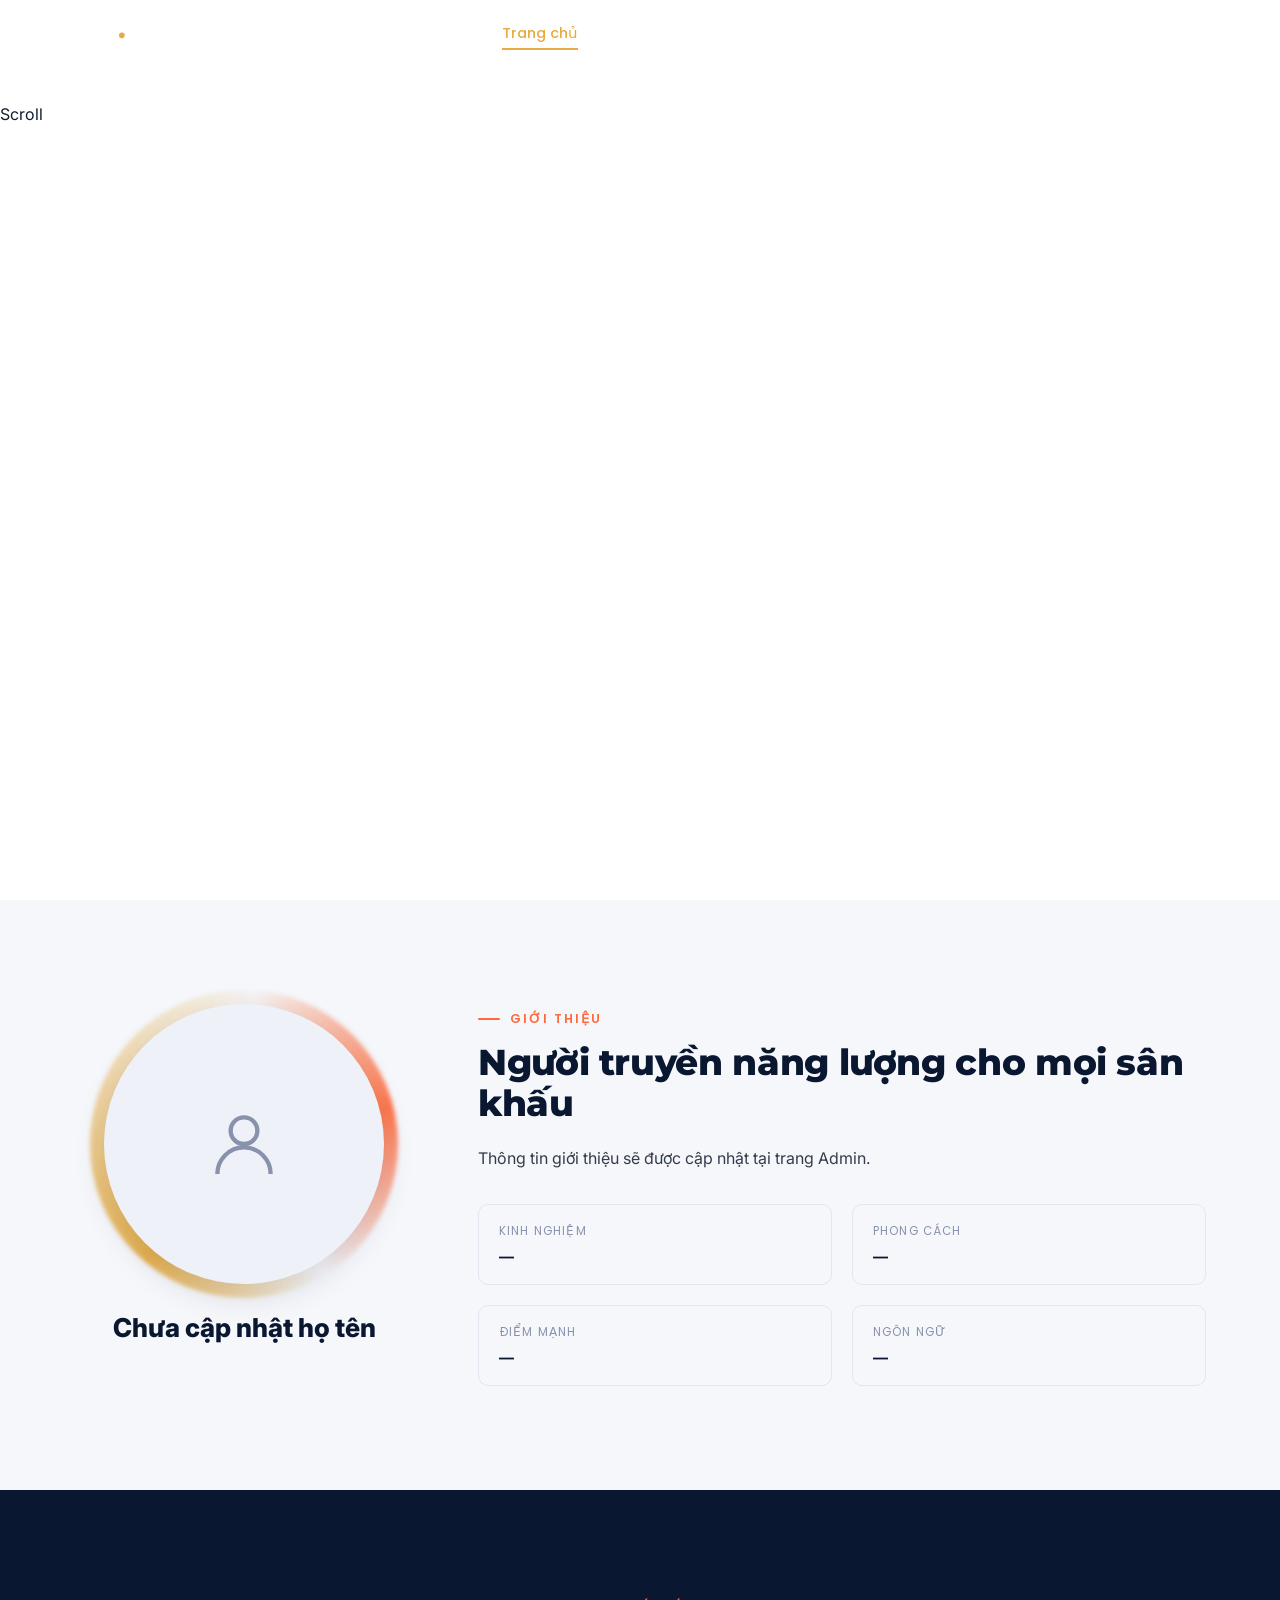
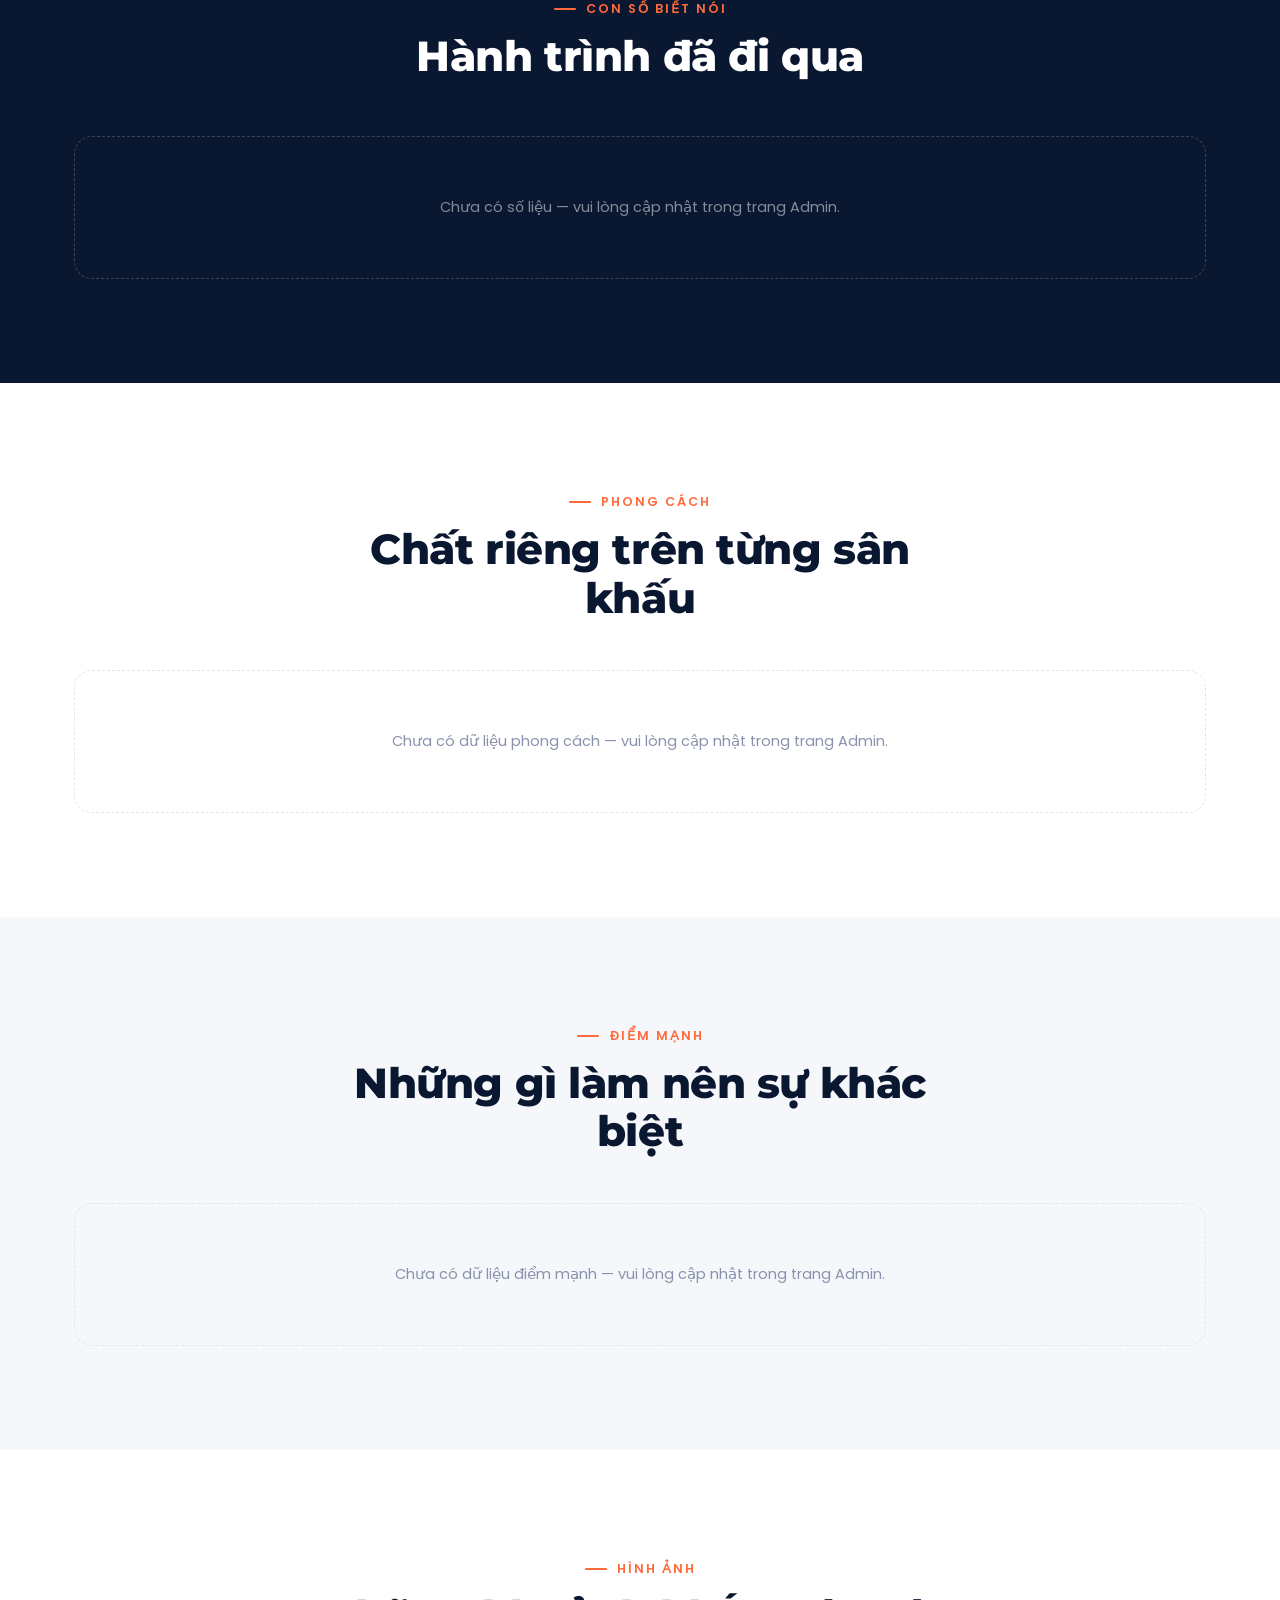
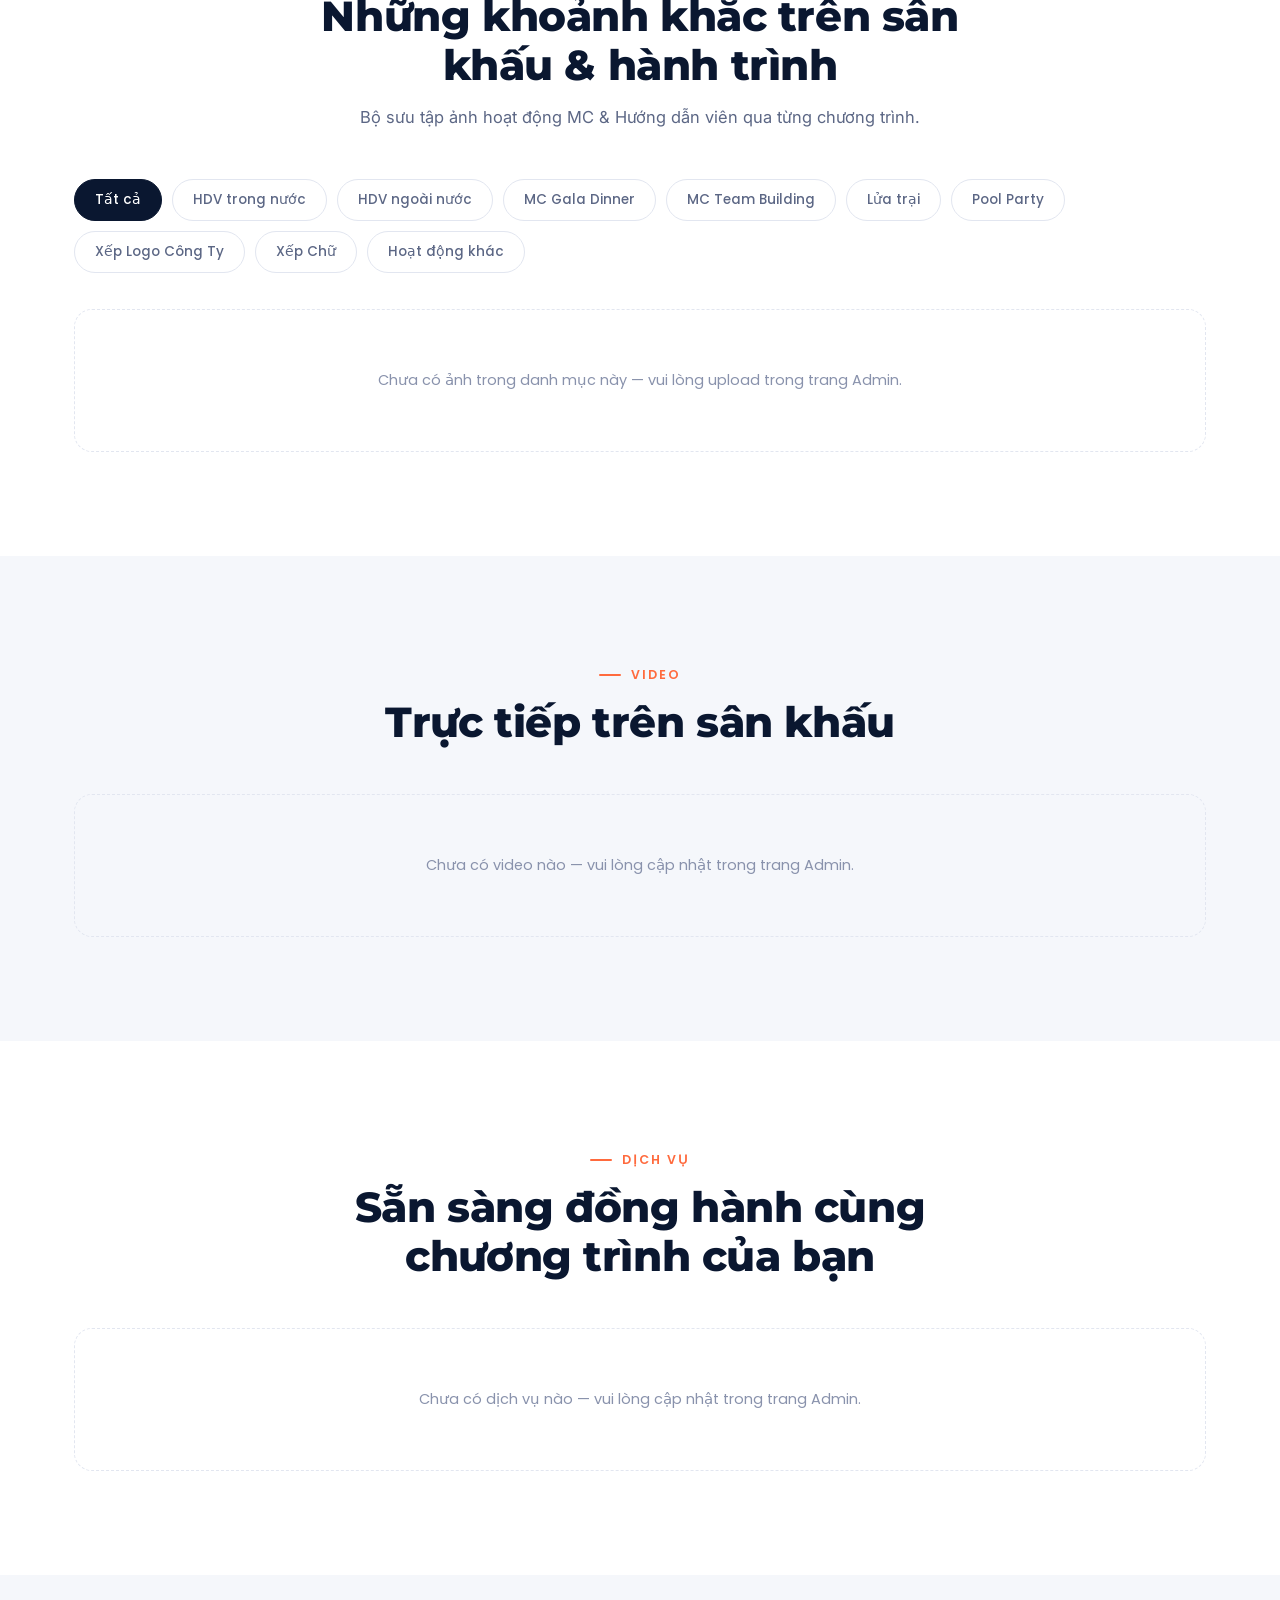
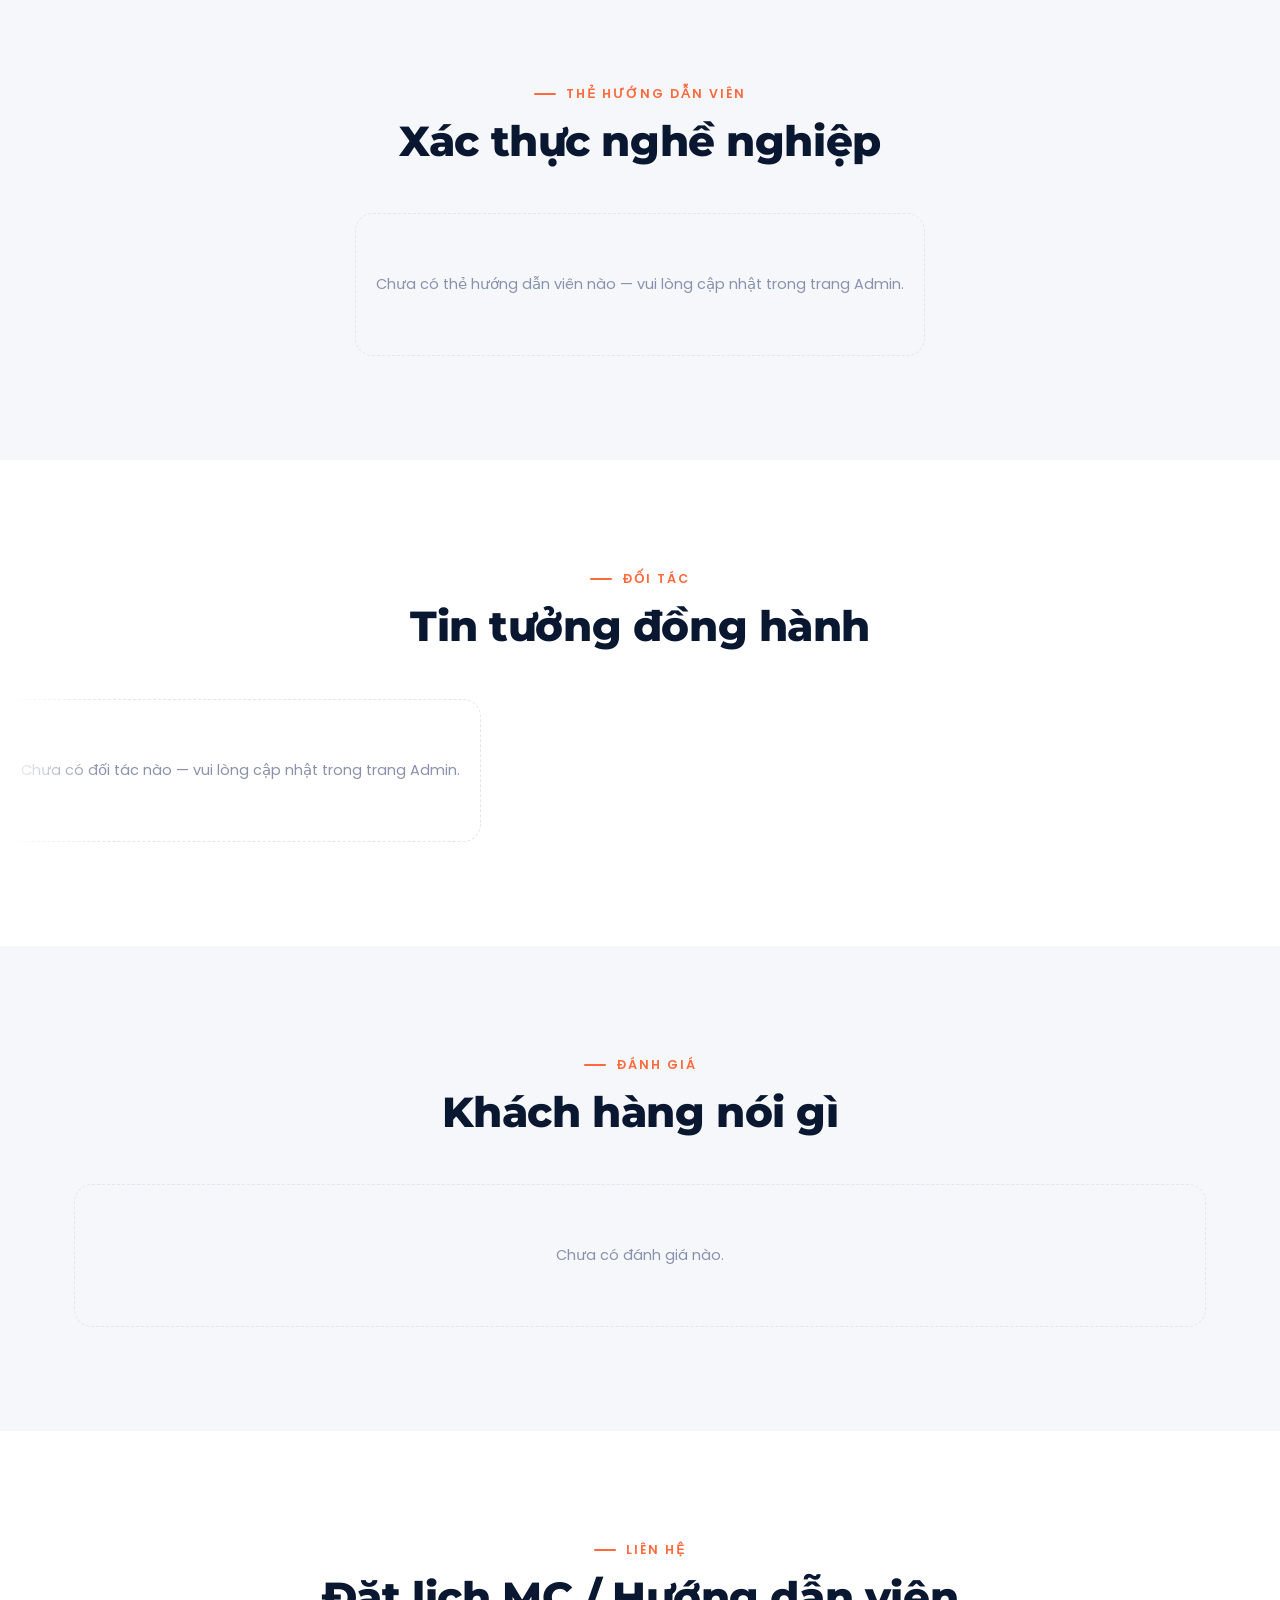
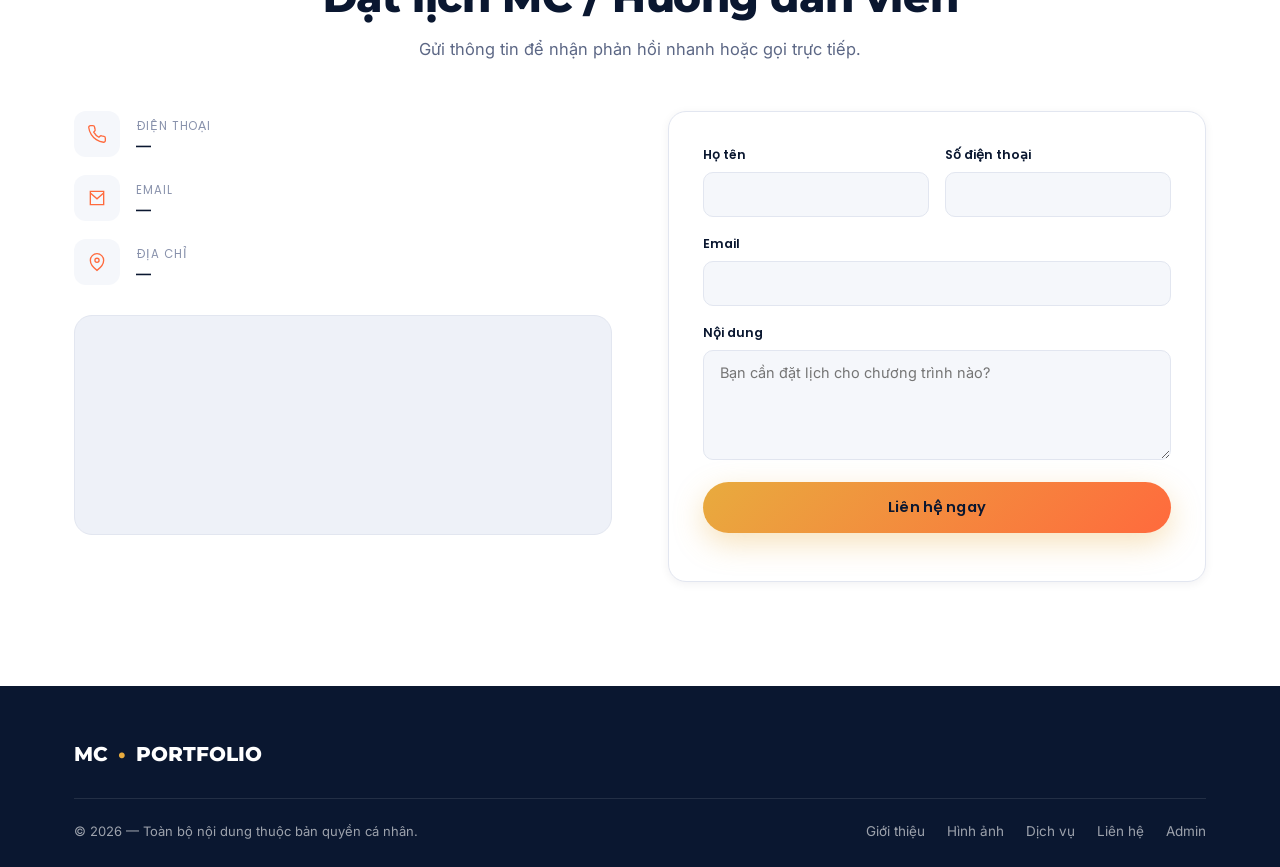
==== commit 8c45b347: "update" ====
--- a/index.html
+++ b/index.html
@@ -40,25 +40,6 @@
   <div class="hero-media">
     <img id="hero-bg-img" src="" alt="" style="display:none">
   </div>
-  <div class="container hero-inner">
-    <div class="hero-grid">
-      <div class="hero-avatar-wrap spotlight-ring">
-        <div class="hero-avatar" id="hero-avatar">
-          <svg class="ph-icon" viewBox="0 0 24 24" fill="none" stroke="currentColor" stroke-width="1.5"><circle cx="12" cy="8" r="4"/><path d="M4 21c0-4.4 3.6-8 8-8s8 3.6 8 8"/></svg>
-        </div>
-      </div>
-      <div>
-        <div class="hero-role" id="hero-role">MC · Hướng Dẫn Viên</div>
-        <h1 class="hero-name" id="hero-name">Đang cập nhật tên MC</h1>
-        <p class="hero-tagline" id="hero-tagline">Năng động • Chuyên nghiệp • Truyền cảm hứng</p>
-        <p class="hero-desc" id="hero-desc">Đồng hành cùng hàng trăm chương trình Team Building – Gala Dinner – Tour trong nước & quốc tế.</p>
-        <div class="hero-actions">
-          <a href="#gallery" class="btn btn-primary">Xem Portfolio</a>
-          <a href="#contact" class="btn btn-outline">Liên hệ ngay</a>
-        </div>
-      </div>
-    </div>
-  </div>
   <div class="hero-scroll"><span>Scroll</span><span class="line"></span></div>
 </section>
 
--- a/css/style.css
+++ b/css/style.css
@@ -167,43 +167,35 @@
 .btn-dark:hover{background:var(--navy-700);transform:translateY(-3px)}
 .btn-sm{padding:9px 18px;font-size:13px}
 
-/* ============ HERO ============ */
 #hero{
-  position:relative;min-height:100vh;display:flex;align-items:center;
-  background:var(--navy-900);color:var(--white);overflow:hidden;
-}
-.hero-media{position:absolute;inset:0;z-index:0}
-.hero-media img, .hero-media video{width:100%;height:100%;object-fit:cover;opacity:.35}
+    position: relative;
+    min-height: 100vh;
+    overflow: hidden;
+}
+
+.hero-media{
+    position: absolute;
+    inset: 0;
+    z-index: 0;
+}
+
+.hero-media img{
+    width: 100%;
+    height: 100%;
+    object-fit: cover;
+    opacity: 1;          /* không làm mờ */
+    display: block;
+}
+
+/* bỏ video */
+.hero-media video{
+    display: none;
+}
+
+/* bỏ lớp phủ */
 .hero-media::after{
-  content:"";position:absolute;inset:0;
-  background:linear-gradient(180deg, rgba(10,23,48,.55) 0%, rgba(10,23,48,.75) 55%, var(--navy-900) 100%),
-             radial-gradient(circle at 80% 20%, rgba(232,171,62,.25), transparent 45%);
-}
-.hero-inner{position:relative;z-index:1;padding-top:120px;padding-bottom:80px;width:100%}
-.hero-grid{display:grid;grid-template-columns:auto 1fr;gap:56px;align-items:center}
-.hero-avatar-wrap{width:200px;height:200px;flex-shrink:0}
-.hero-avatar{
-  width:200px;height:200px;border-radius:50%;overflow:hidden;border:4px solid var(--navy-900);
-  background:var(--navy-700);display:flex;align-items:center;justify-content:center;
-}
-.hero-avatar img{width:100%;height:100%;object-fit:cover}
-.hero-avatar .ph-icon{width:64px;height:64px;color:rgba(255,255,255,.25)}
-.hero-name{font-size:clamp(34px,5.4vw,58px);font-weight:800;margin-bottom:6px}
-.hero-role{
-  font-family:var(--label);color:var(--gold);font-weight:600;font-size:16px;letter-spacing:.05em;
-  text-transform:uppercase;margin-bottom:18px;
-}
-.hero-tagline{font-size:17px;color:rgba(255,255,255,.7);max-width:560px;margin-bottom:14px}
-.hero-desc{font-size:15.5px;color:rgba(255,255,255,.55);max-width:600px;margin-bottom:34px}
-.hero-actions{display:flex;gap:16px;flex-wrap:wrap}
-.hero-scroll{
-  position:absolute;bottom:32px;left:50%;transform:translateX(-50%);z-index:1;
-  display:flex;flex-direction:column;align-items:center;gap:8px;color:rgba(255,255,255,.5);
-  font-family:var(--label);font-size:11px;letter-spacing:.14em;text-transform:uppercase;
-}
-.hero-scroll .line{width:1px;height:34px;background:linear-gradient(var(--gold),transparent);animation:scroll-pulse 1.8s ease-in-out infinite}
-@keyframes scroll-pulse{0%,100%{opacity:.3}50%{opacity:1}}
-
+    display: none;
+}
 /* ============ ABOUT ============ */
 .about-grid{display:grid;grid-template-columns:340px 1fr;gap:64px;align-items:start}
 .about-avatar-wrap{width:280px;height:280px;margin:0 auto}
@@ -440,8 +432,7 @@
     flex-direction:column;justify-content:center;gap:28px;transition:right .4s var(--ease);box-shadow:-10px 0 40px rgba(0,0,0,.3)}
   .nav-links.open{right:0}
   .nav-toggle{display:flex}
-  .hero-grid{grid-template-columns:1fr;text-align:center}
-  .hero-grid, .hero-avatar-wrap{justify-items:center;margin:0 auto}
+  .hero-content{text-align:center;margin:0 auto}
   .hero-actions{justify-content:center}
   .hero-tagline,.hero-desc{margin-left:auto;margin-right:auto}
 }
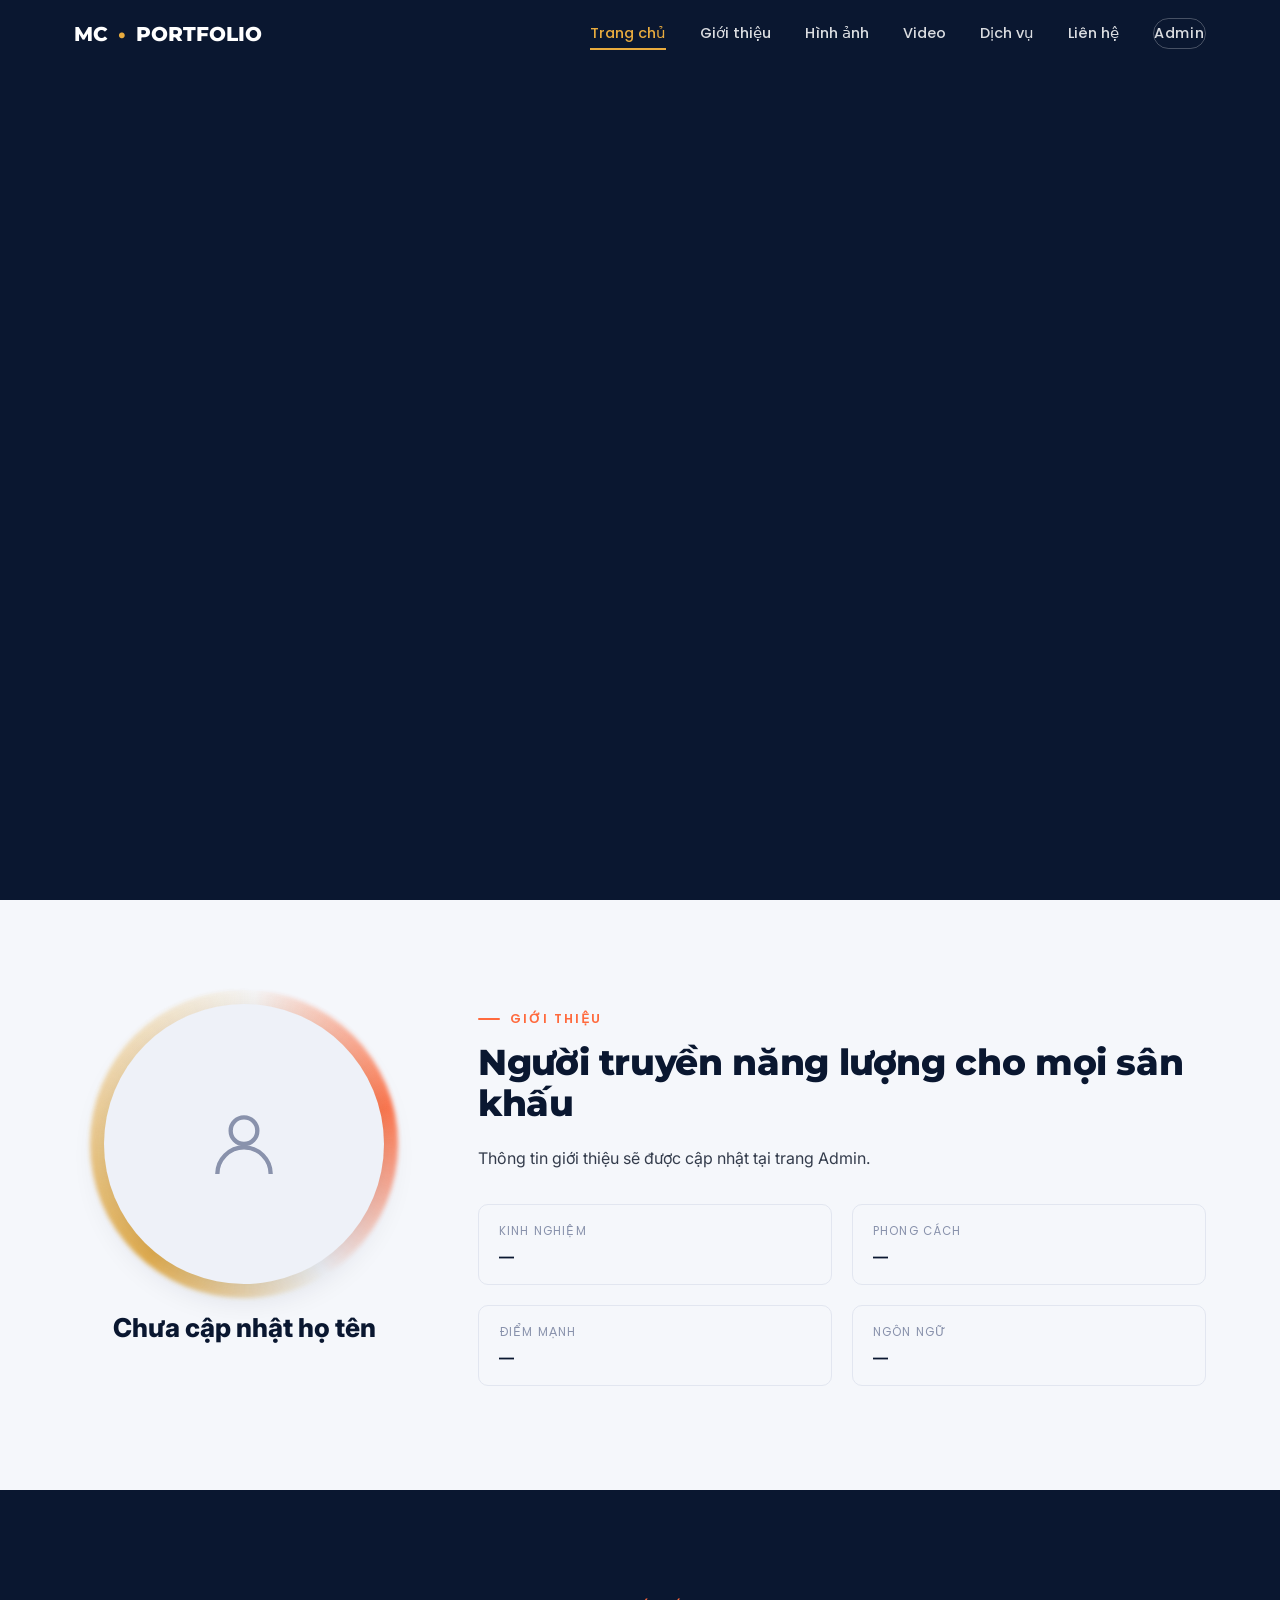
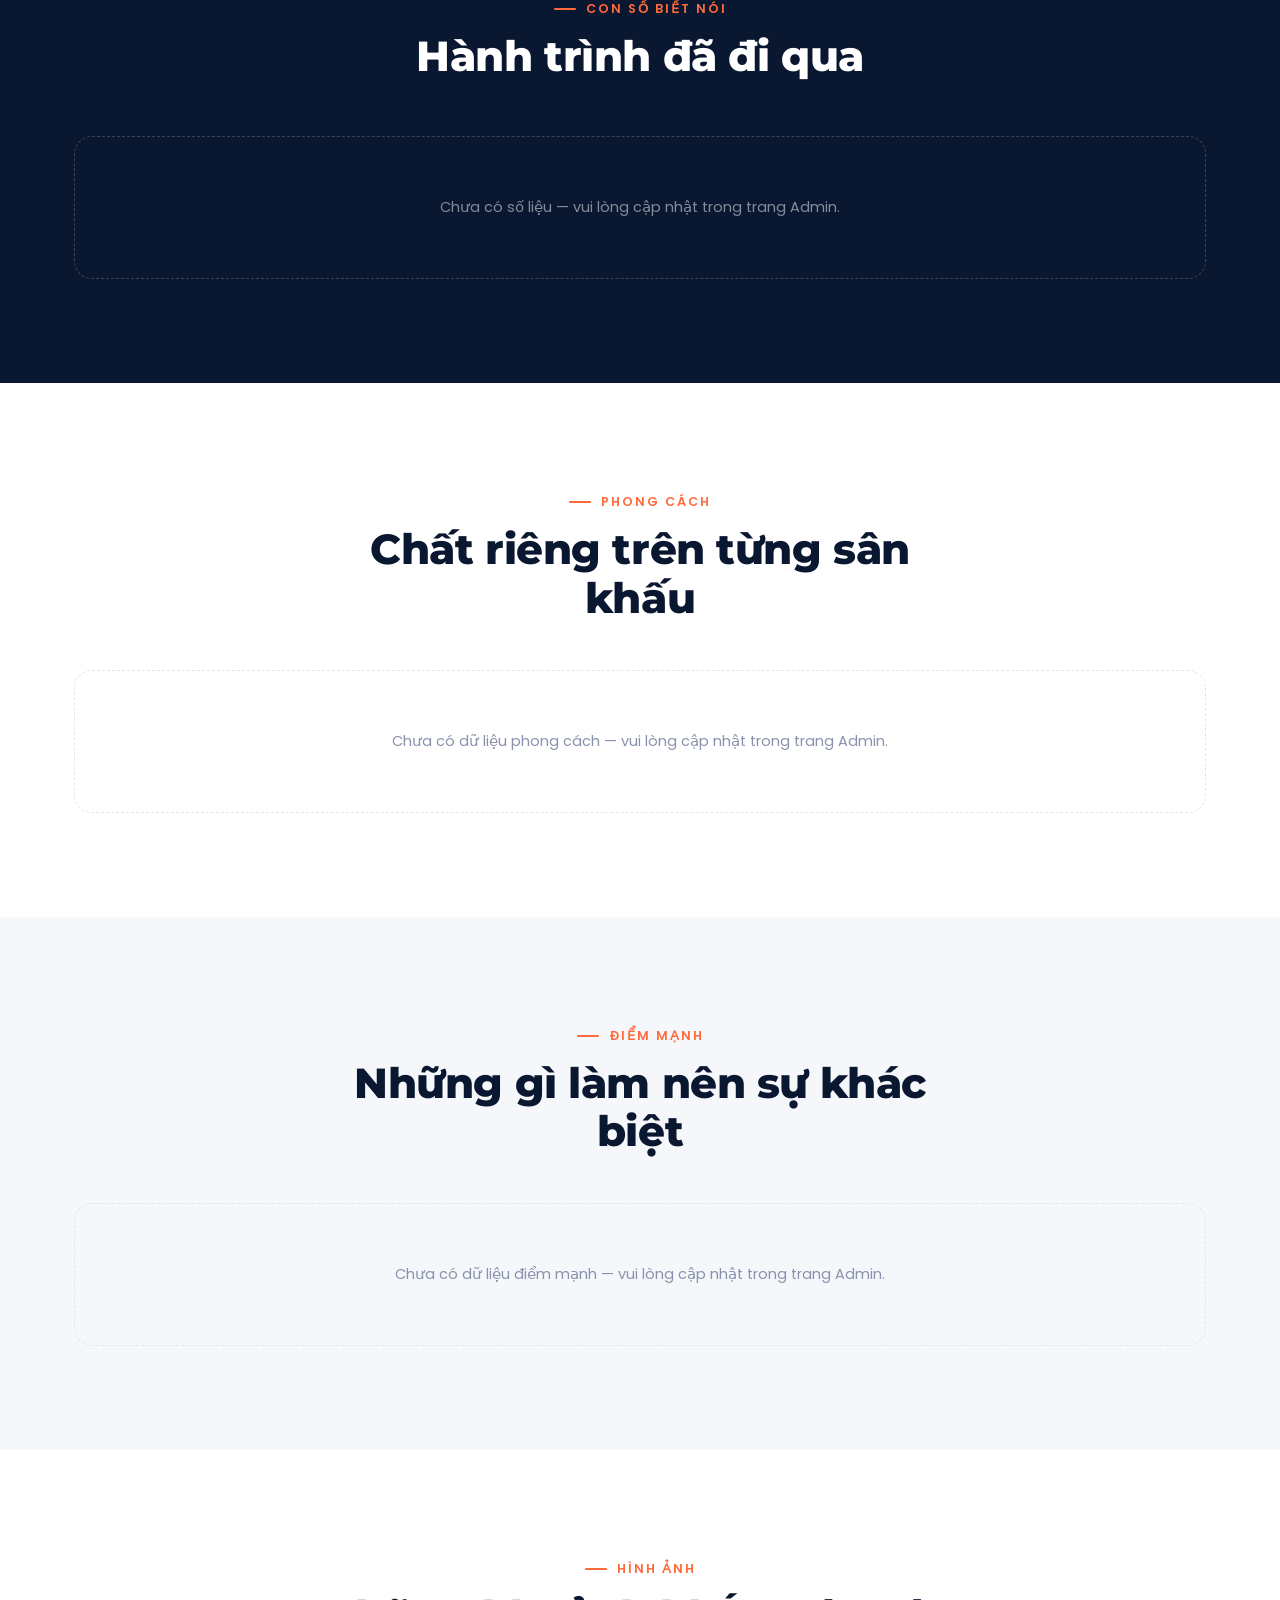
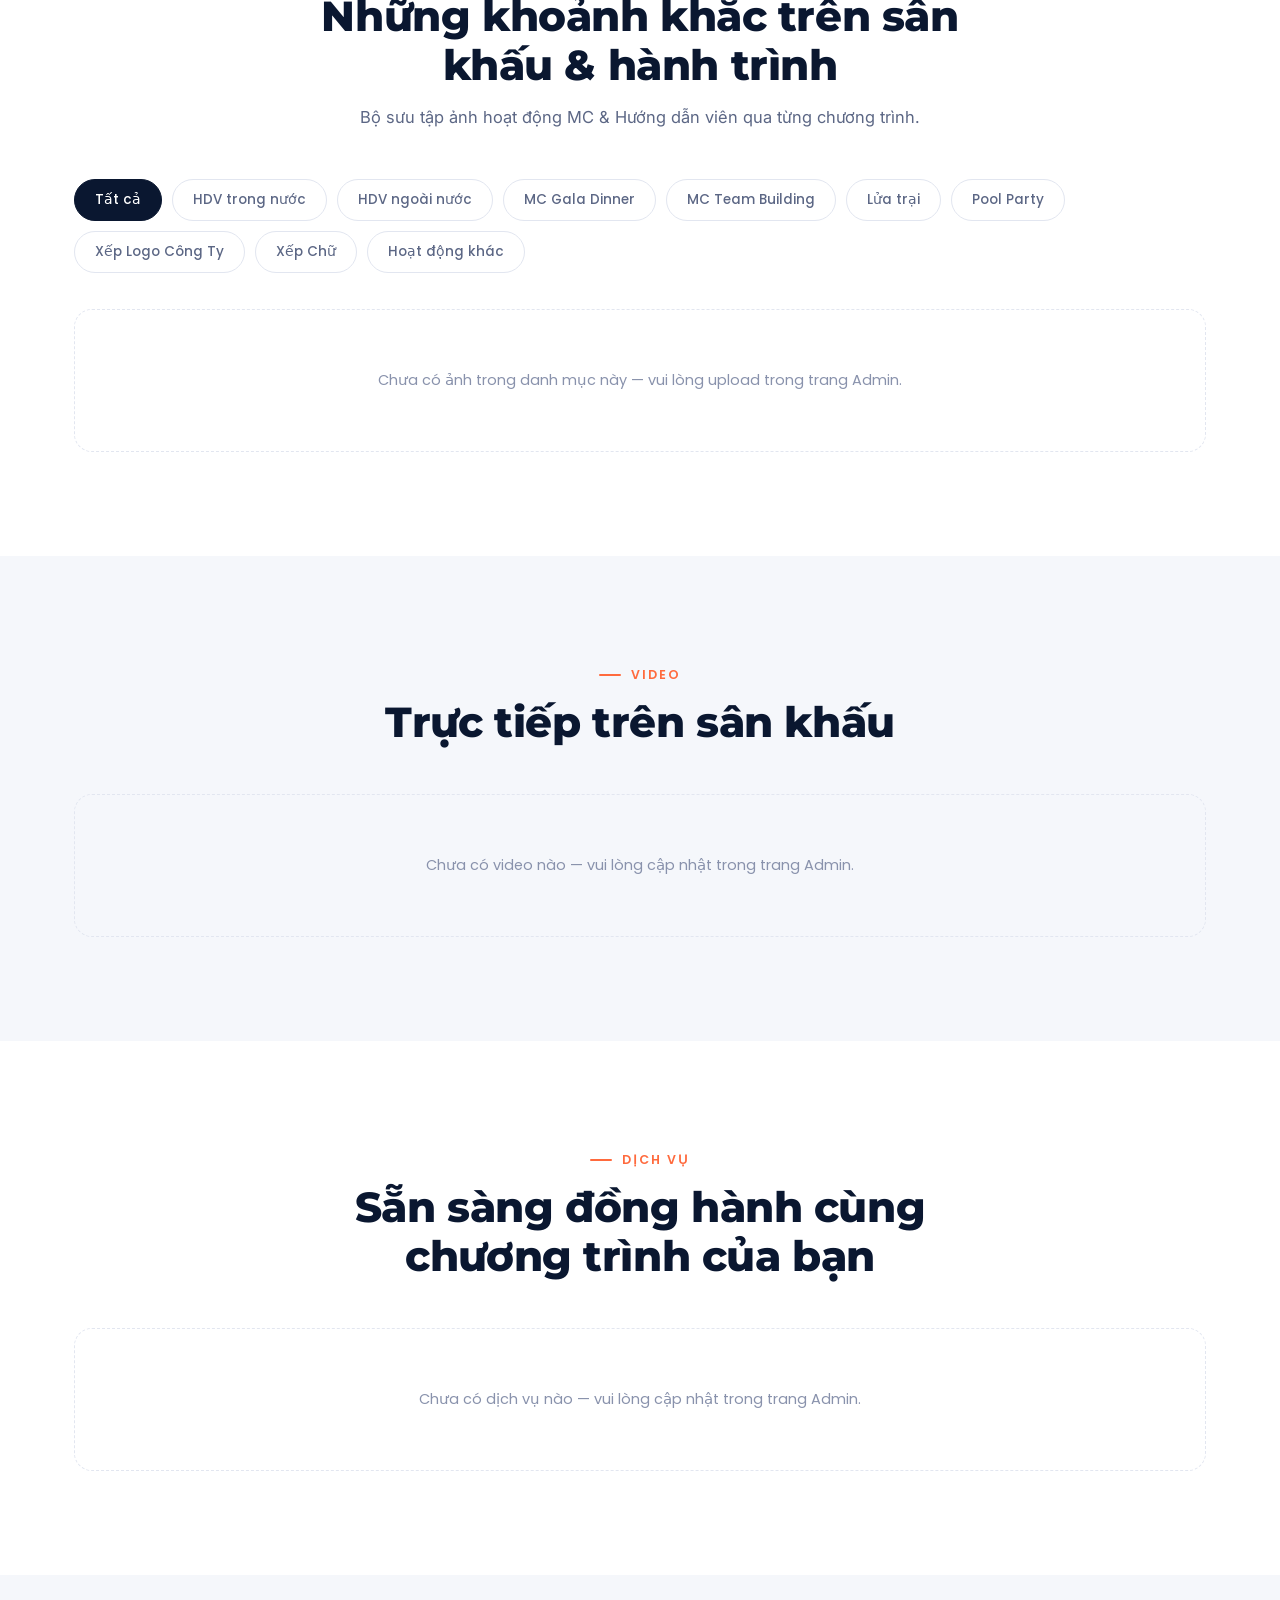
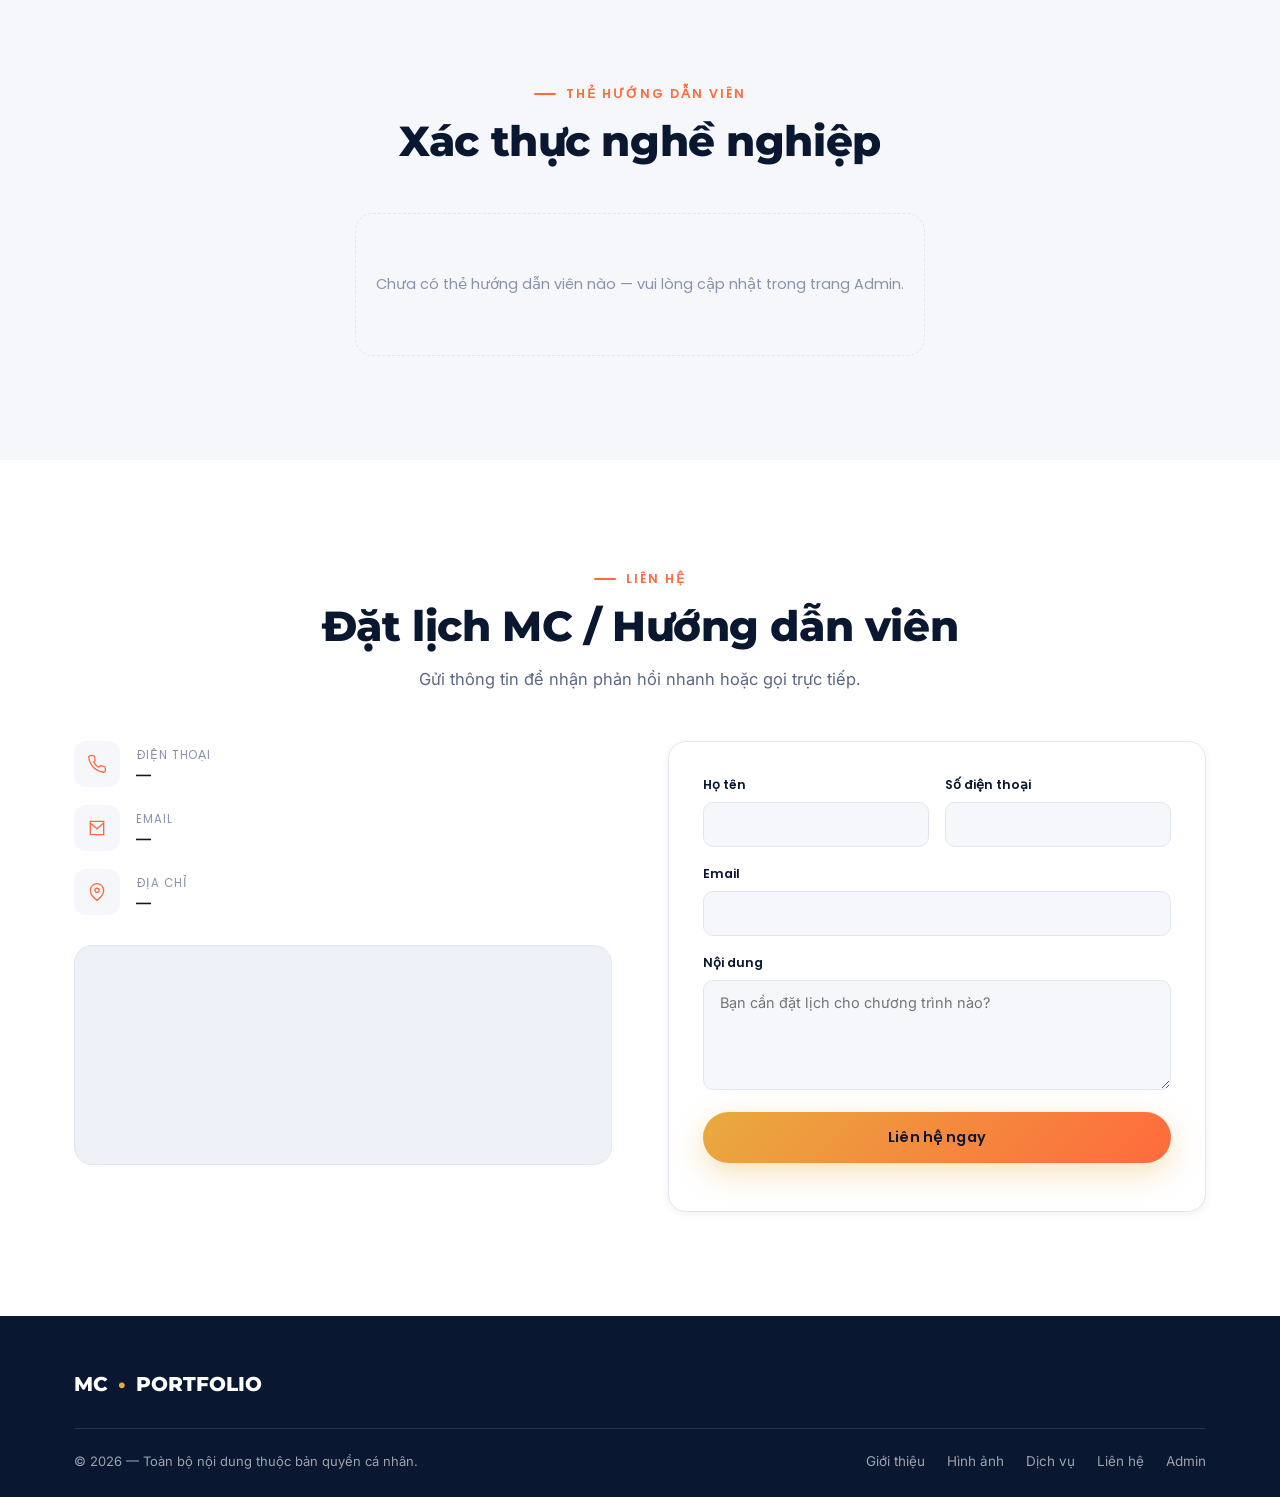
==== commit 6cf22d9e: "update" ====
--- a/index.html
+++ b/index.html
@@ -27,7 +27,6 @@
       <a href="#gallery">Hình ảnh</a>
       <a href="#videos">Video</a>
       <a href="#services">Dịch vụ</a>
-      <a href="#partners">Đối tác</a>
       <a href="#contact">Liên hệ</a>
       <a href="admin.html" class="nav-admin-btn">Admin</a>
     </nav>
@@ -35,12 +34,11 @@
   </div>
 </header>
 
-<!-- HERO -->
+<!-- HERO (chỉ hiển thị ảnh/video, không phủ chữ) -->
 <section id="hero">
   <div class="hero-media">
     <img id="hero-bg-img" src="" alt="" style="display:none">
   </div>
-  <div class="hero-scroll"><span>Scroll</span><span class="line"></span></div>
 </section>
 
 <!-- ABOUT -->
@@ -230,44 +228,6 @@
   </div>
 </template>
 
-<!-- ĐỐI TÁC -->
-<section id="partners">
-  <div class="container">
-    <div class="section-head center reveal">
-      <div class="eyebrow" style="justify-content:center">Đối tác</div>
-      <h2>Tin tưởng đồng hành</h2>
-    </div>
-  </div>
-  <div class="partners-track-wrap reveal">
-    <div class="partners-track" id="partners-track">
-      <div class="empty-state" style="min-width:100%">Chưa có đối tác nào — vui lòng cập nhật trong trang Admin.</div>
-    </div>
-  </div>
-</section>
-
-<!-- ĐÁNH GIÁ -->
-<section class="bg-paper" id="testimonials">
-  <div class="container">
-    <div class="section-head center reveal">
-      <div class="eyebrow" style="justify-content:center">Đánh giá</div>
-      <h2>Khách hàng nói gì</h2>
-    </div>
-    <div class="testi-grid reveal-stagger" id="testi-grid">
-      <div class="empty-state" style="grid-column:1/-1">Chưa có đánh giá nào.</div>
-    </div>
-  </div>
-</section>
-<template id="tpl-testi-card">
-  <div class="testi-card">
-    <div class="testi-stars"></div>
-    <p class="testi-content"></p>
-    <div class="testi-person">
-      <div class="testi-avatar"><svg width="18" height="18" viewBox="0 0 24 24" fill="none" stroke="var(--muted-2)" stroke-width="1.5"><circle cx="12" cy="8" r="4"/><path d="M4 21c0-4.4 3.6-8 8-8s8 3.6 8 8"/></svg></div>
-      <div class="testi-name"></div>
-    </div>
-  </div>
-</template>
-
 <!-- LIÊN HỆ -->
 <section id="contact">
   <div class="container">
--- a/css/style.css
+++ b/css/style.css
@@ -167,35 +167,15 @@
 .btn-dark:hover{background:var(--navy-700);transform:translateY(-3px)}
 .btn-sm{padding:9px 18px;font-size:13px}
 
+/* ============ HERO (chỉ ảnh/video toàn màn hình, không overlay/chữ) ============ */
 #hero{
-    position: relative;
-    min-height: 100vh;
-    overflow: hidden;
-}
-
-.hero-media{
-    position: absolute;
-    inset: 0;
-    z-index: 0;
-}
-
-.hero-media img{
-    width: 100%;
-    height: 100%;
-    object-fit: cover;
-    opacity: 1;          /* không làm mờ */
-    display: block;
-}
-
-/* bỏ video */
-.hero-media video{
-    display: none;
-}
-
-/* bỏ lớp phủ */
-.hero-media::after{
-    display: none;
-}
+  position:relative;
+  height:100vh;height:100svh;
+  background:var(--navy-900);overflow:hidden;
+}
+.hero-media{position:absolute;inset:0}
+.hero-media img, .hero-media video{width:100%;height:100%;object-fit:cover}
+
 /* ============ ABOUT ============ */
 .about-grid{display:grid;grid-template-columns:340px 1fr;gap:64px;align-items:start}
 .about-avatar-wrap{width:280px;height:280px;margin:0 auto}
@@ -330,25 +310,6 @@
 .guide-card-row{display:flex;justify-content:space-between;padding:8px 0;border-bottom:1px dashed rgba(255,255,255,.12);font-size:13.5px}
 .guide-card-row span:first-child{color:rgba(255,255,255,.5);font-family:var(--label)}
 .guide-card-row span:last-child{font-weight:600}
-
-/* ============ PARTNERS ============ */
-.partners-track-wrap{overflow:hidden;position:relative;-webkit-mask-image:linear-gradient(90deg,transparent,#000 8%,#000 92%,transparent);mask-image:linear-gradient(90deg,transparent,#000 8%,#000 92%,transparent)}
-.partners-track{display:flex;gap:56px;width:max-content;animation:marquee 28s linear infinite}
-.partners-track:hover{animation-play-state:paused}
-.partner-logo{height:56px;width:140px;display:flex;align-items:center;justify-content:center;filter:grayscale(1) opacity(.6);transition:filter .3s var(--ease)}
-.partner-logo:hover{filter:grayscale(0) opacity(1)}
-.partner-logo img{max-height:56px;max-width:140px;object-fit:contain}
-@keyframes marquee{from{transform:translateX(0)}to{transform:translateX(-50%)}}
-
-/* ============ TESTIMONIALS ============ */
-.testi-grid{display:grid;grid-template-columns:repeat(3,1fr);gap:24px}
-.testi-card{background:var(--white);border:1px solid var(--line);border-radius:var(--radius);padding:28px}
-.testi-stars{color:var(--gold);font-size:15px;margin-bottom:14px;letter-spacing:2px}
-.testi-content{font-size:14.5px;color:var(--ink);opacity:.85;font-style:italic;margin-bottom:20px}
-.testi-person{display:flex;align-items:center;gap:12px}
-.testi-avatar{width:42px;height:42px;border-radius:50%;background:var(--paper-dim);overflow:hidden;flex-shrink:0;display:flex;align-items:center;justify-content:center}
-.testi-avatar img{width:100%;height:100%;object-fit:cover}
-.testi-name{font-weight:700;font-size:14px;color:var(--navy-900)}
 
 /* ============ CONTACT ============ */
 .contact-grid{display:grid;grid-template-columns:1fr 1fr;gap:56px;align-items:start}
@@ -418,31 +379,72 @@
 
 /* ============ RESPONSIVE ============ */
 @media (max-width:1024px){
-  .about-grid{grid-template-columns:1fr}
+  .container{padding:0 20px}
+  .about-grid{grid-template-columns:1fr;gap:40px}
   .about-avatar-wrap{margin:0 auto}
   .card-grid{grid-template-columns:repeat(2,1fr)}
   .gallery-grid{grid-template-columns:repeat(3,1fr)}
   .video-grid{grid-template-columns:repeat(2,1fr)}
-  .testi-grid{grid-template-columns:repeat(2,1fr)}
-  .contact-grid{grid-template-columns:1fr}
+  .contact-grid{grid-template-columns:1fr;gap:40px}
   .stats-row{grid-template-columns:repeat(3,1fr)}
+  section{padding:80px 0}
 }
 @media (max-width:860px){
-  .nav-links{position:fixed;top:0;right:-100%;height:100vh;width:280px;background:var(--navy-900);
+  .nav-links{position:fixed;top:0;right:-100%;height:100vh;width:min(280px,80vw);background:var(--navy-900);
     flex-direction:column;justify-content:center;gap:28px;transition:right .4s var(--ease);box-shadow:-10px 0 40px rgba(0,0,0,.3)}
   .nav-links.open{right:0}
   .nav-toggle{display:flex}
-  .hero-content{text-align:center;margin:0 auto}
-  .hero-actions{justify-content:center}
-  .hero-tagline,.hero-desc{margin-left:auto;margin-right:auto}
+  .logo{font-size:17px}
 }
 @media (max-width:640px){
-  section{padding:72px 0}
+  .container{padding:0 18px}
+  section{padding:60px 0}
+  .section-head{margin-bottom:32px}
+  .section-head h2{font-size:clamp(24px,7vw,32px)}
+  .section-head p{font-size:15px}
+  .eyebrow{font-size:11.5px;gap:8px}
+
+  .btn{padding:13px 22px;font-size:13.5px}
+
+  .about-avatar-wrap,.about-avatar{width:180px;height:180px}
+  .about-name{font-size:21px}
+  .about-meta{grid-template-columns:1fr;gap:12px}
+
+  .stats-row{grid-template-columns:1fr;gap:16px}
+  .stat-card{padding:28px 18px}
+  .stat-num{font-size:36px}
+
   .card-grid{grid-template-columns:1fr}
-  .gallery-grid{grid-template-columns:repeat(2,1fr)}
+  .info-card{padding:26px 22px}
+
+  .filter-bar{gap:8px}
+  .filter-btn{padding:8px 16px;font-size:12.5px}
+  .gallery-grid{grid-template-columns:repeat(2,1fr);gap:10px}
+
   .video-grid{grid-template-columns:1fr}
-  .testi-grid{grid-template-columns:1fr}
-  .stats-row{grid-template-columns:1fr}
+  .video-modal-stage{width:94vw}
+
+  .guide-card-wrap{gap:20px}
+  .guide-card{padding:22px}
+
+  .contact-grid{gap:32px}
+  .contact-form{padding:22px}
+  .map-frame{height:180px}
   .form-row{grid-template-columns:1fr}
+
   .footer-top,.footer-bottom{flex-direction:column;align-items:flex-start}
-}
+  .footer-menu{gap:16px 20px}
+
+  #back-to-top{width:42px;height:42px;bottom:20px;right:20px}
+  .lb-close,.lb-prev,.lb-next{width:38px;height:38px}
+  .lb-close{top:14px;right:14px}
+  .lb-prev{left:8px}
+  .lb-next{right:8px}
+  .lb-stage,.lb-stage img{max-width:92vw;max-height:60vh}
+  #video-close{top:14px !important;right:14px !important}
+}
+@media (max-width:420px){
+  .gallery-grid{grid-template-columns:1fr 1fr;gap:8px}
+  .stat-badge{width:60px;height:60px}
+  .guide-card-row{font-size:12.5px}
+}
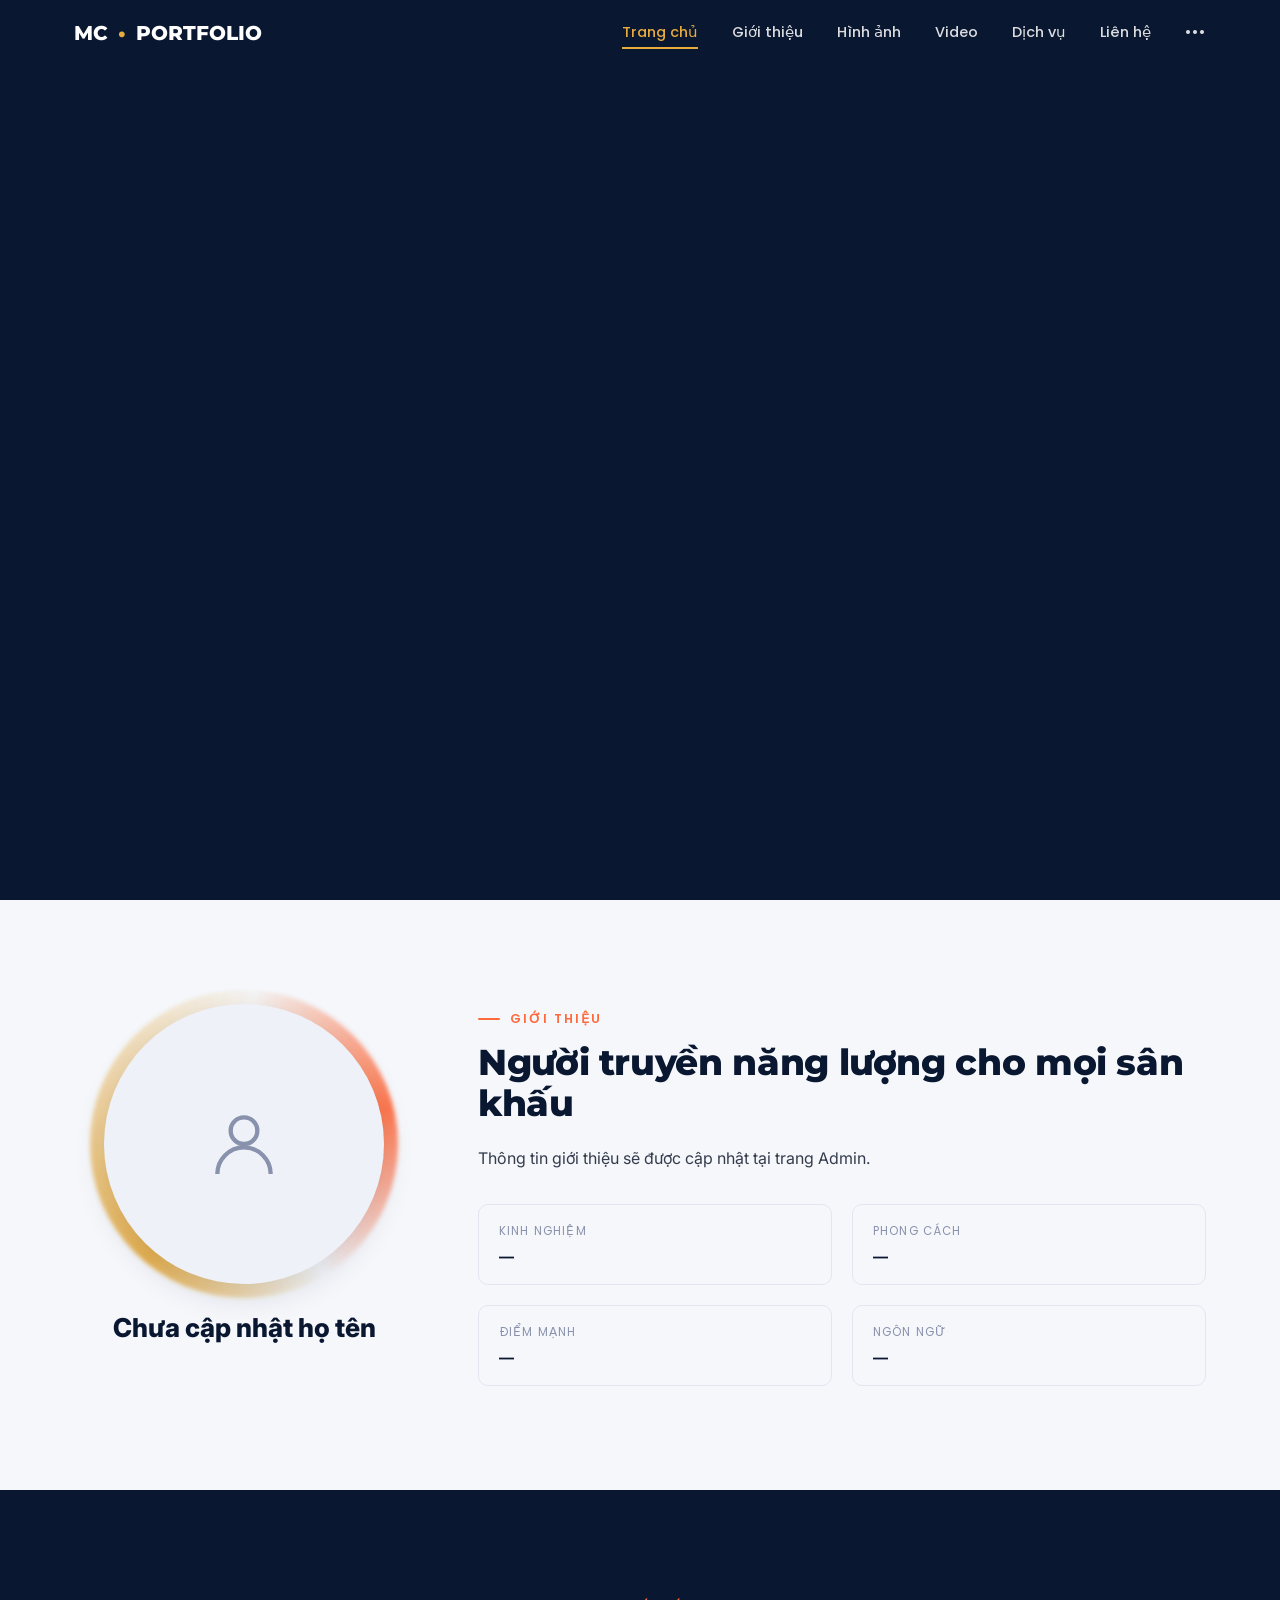
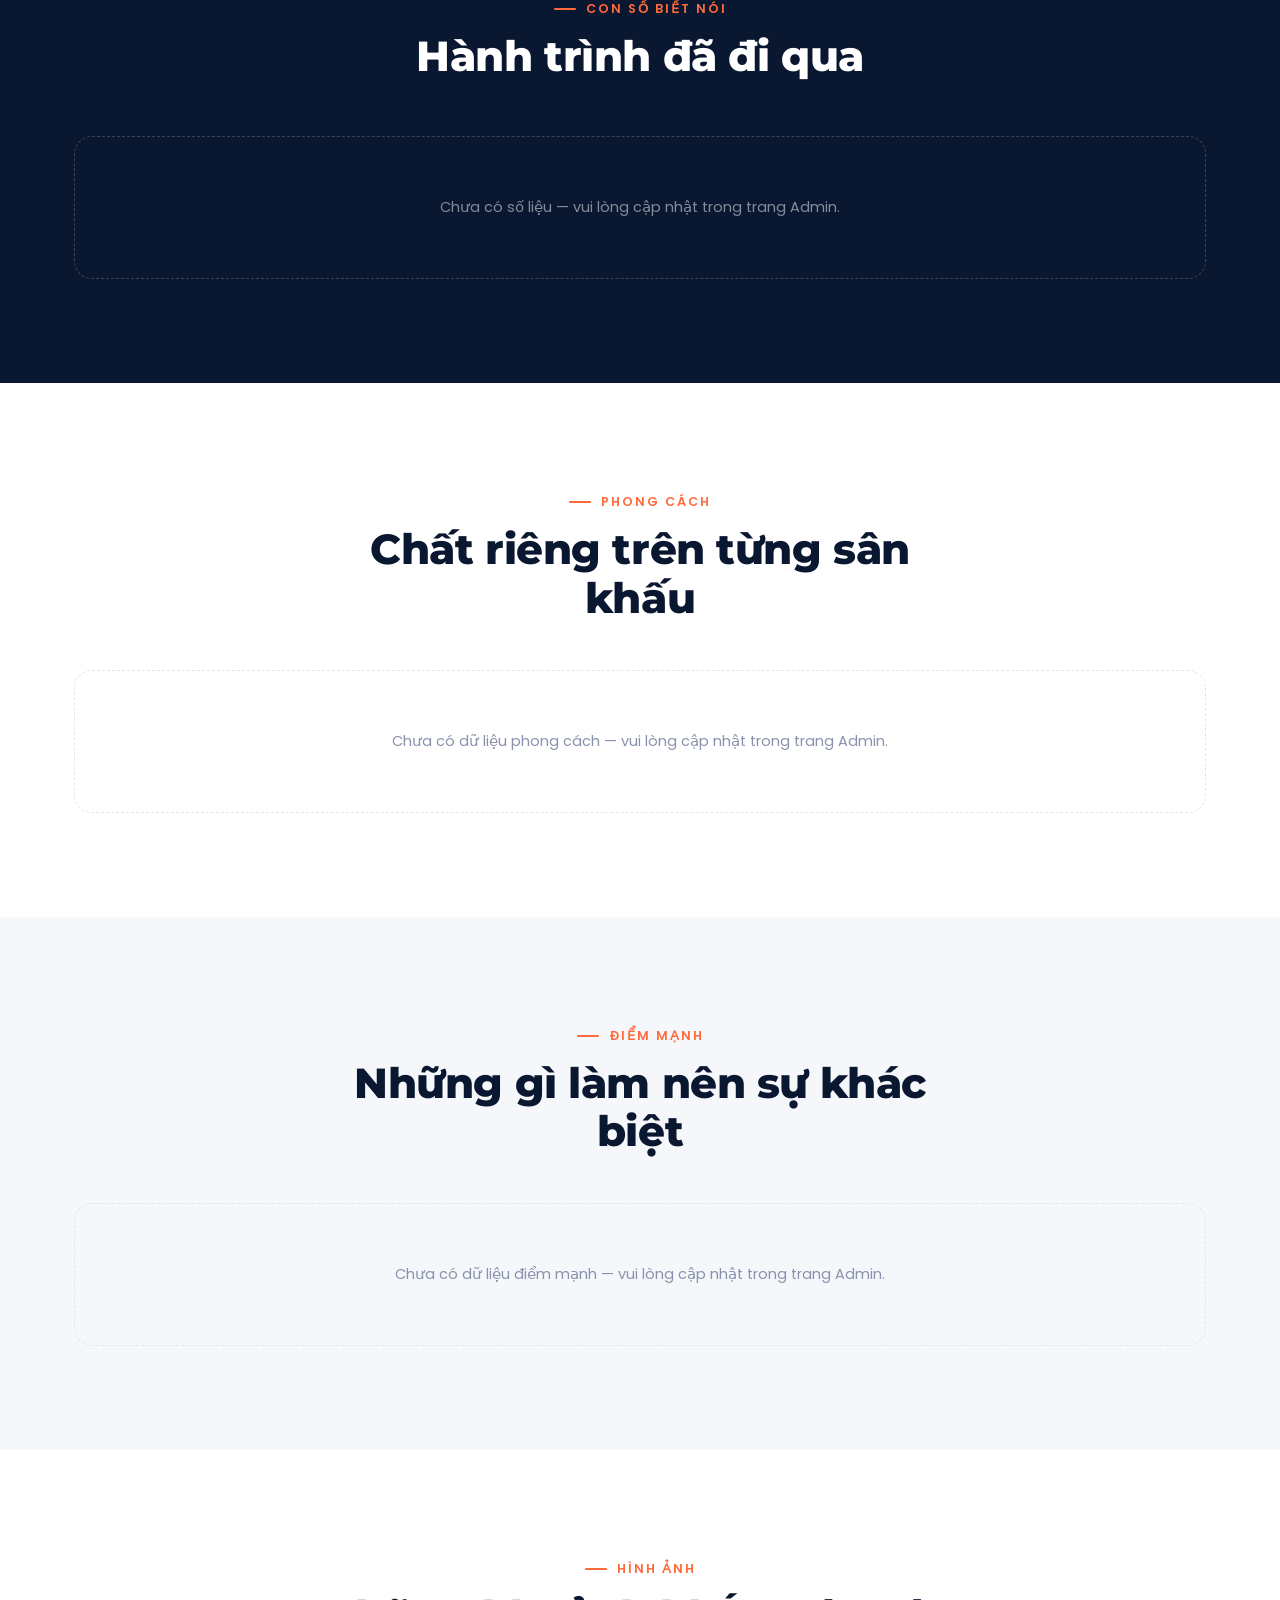
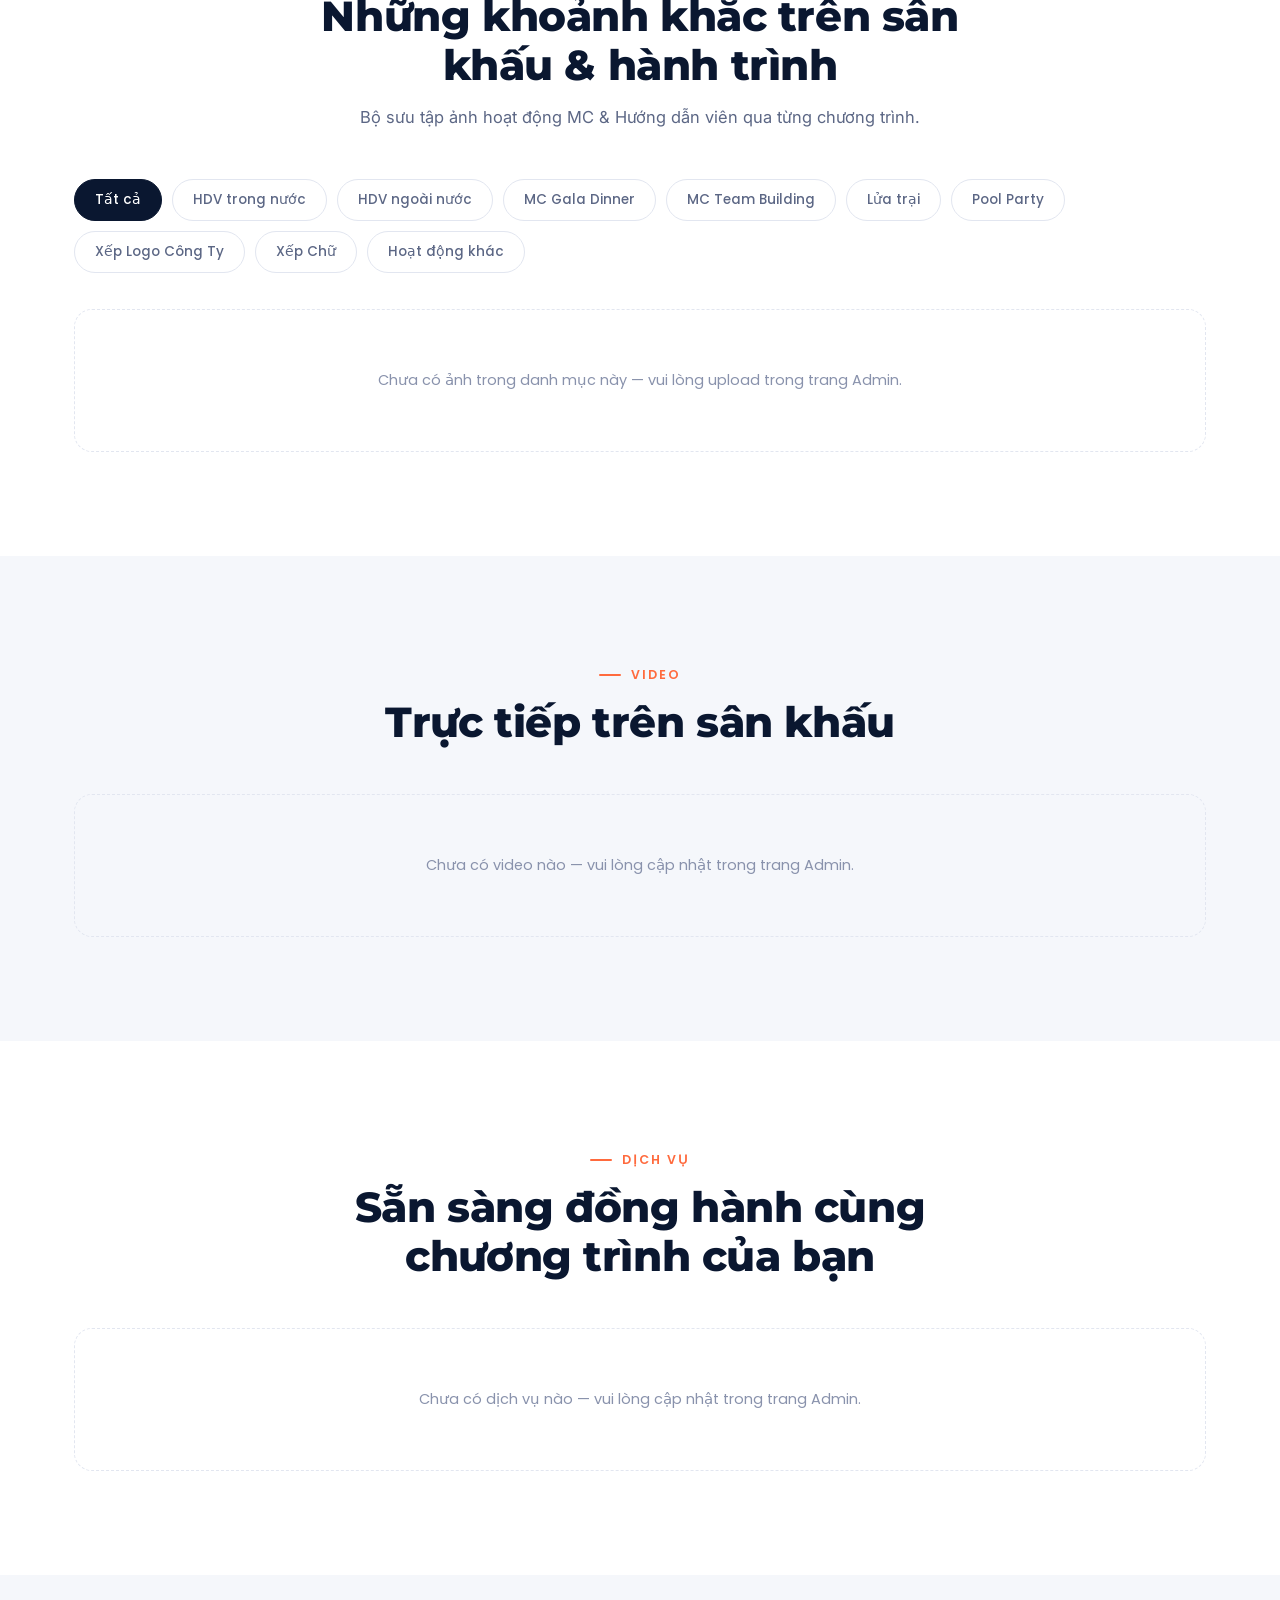
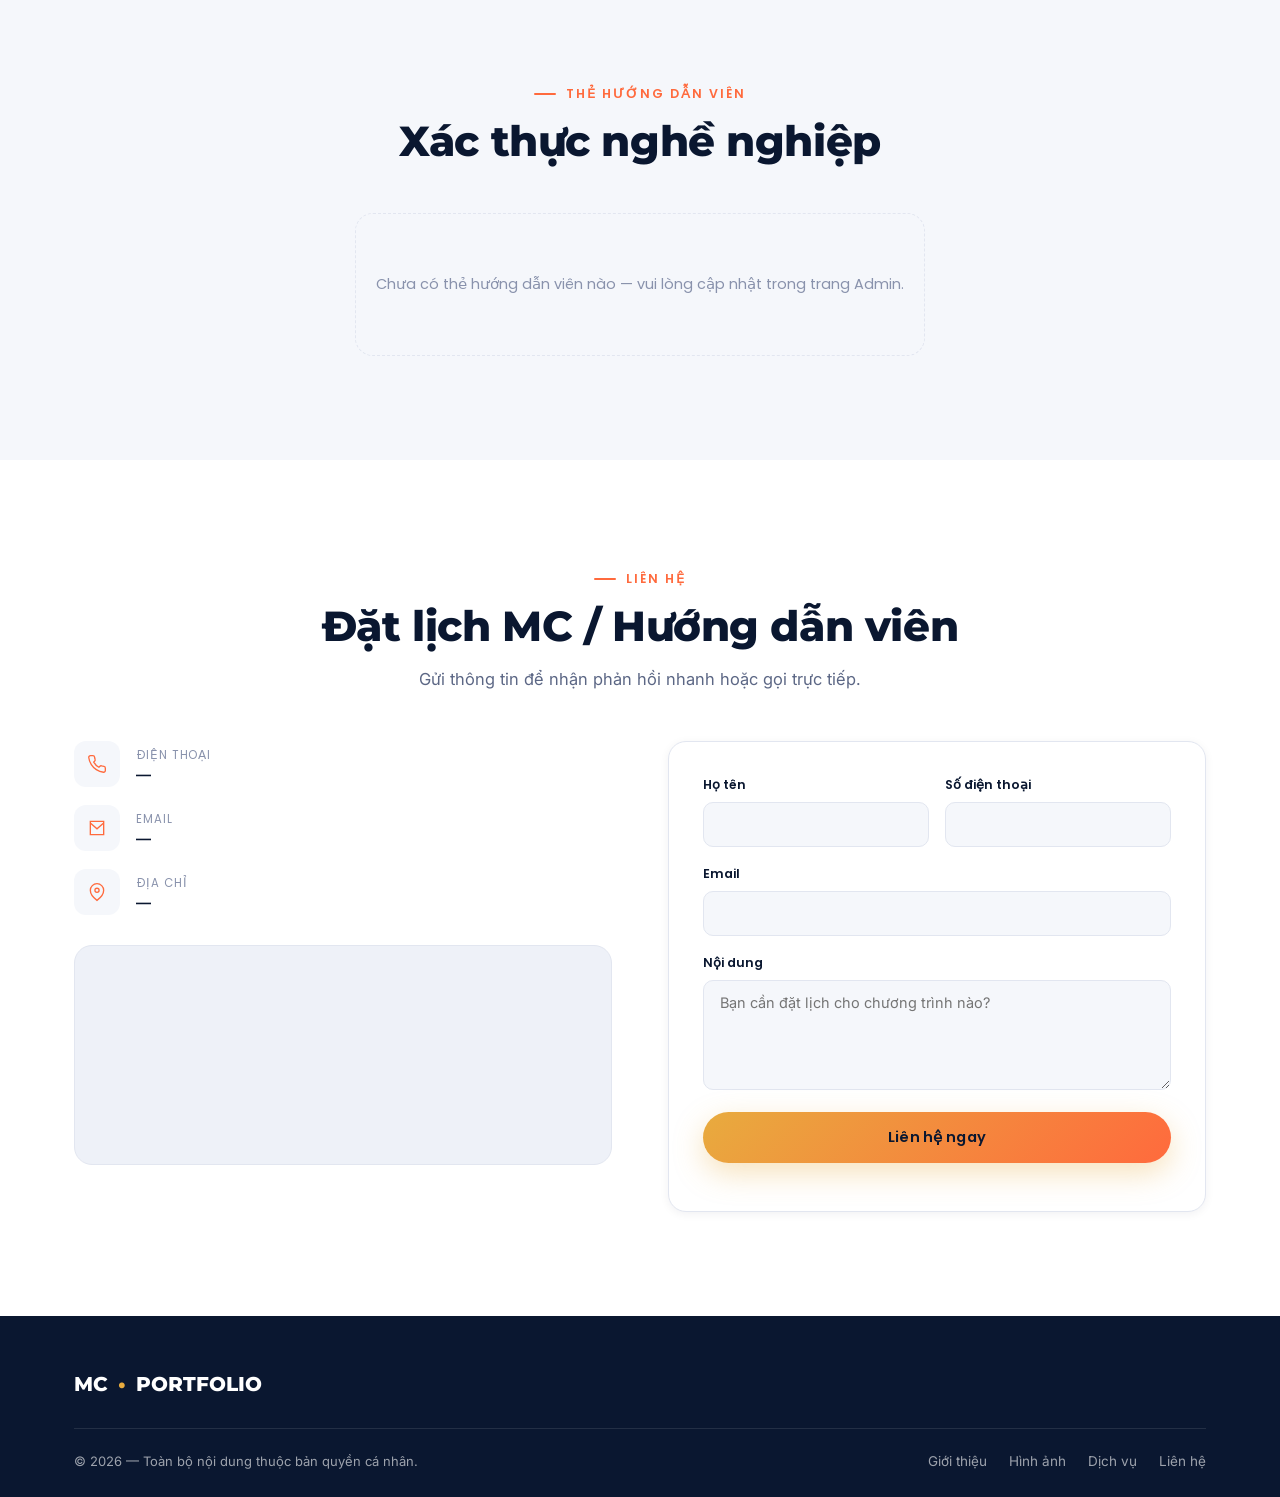
==== commit ceac81ed: "update" ====
--- a/index.html
+++ b/index.html
@@ -28,7 +28,7 @@
       <a href="#videos">Video</a>
       <a href="#services">Dịch vụ</a>
       <a href="#contact">Liên hệ</a>
-      <a href="admin.html" class="nav-admin-btn">Admin</a>
+      <a href="admin.html" class="nav-admin-btn" aria-label="Quản trị" title="">•••</a>
     </nav>
     <button class="nav-toggle" id="nav-toggle" aria-label="Menu"><span></span><span></span><span></span></button>
   </div>
@@ -286,7 +286,6 @@
         <a href="#gallery">Hình ảnh</a>
         <a href="#services">Dịch vụ</a>
         <a href="#contact">Liên hệ</a>
-        <a href="admin.html">Admin</a>
       </div>
     </div>
   </div>
--- a/css/style.css
+++ b/css/style.css
@@ -145,11 +145,11 @@
 .nav-links a:hover::after,.nav-links a.active::after{width:100%}
 .nav-links a.active{color:var(--gold)}
 .nav-admin-btn{
-  font-family:var(--label);font-size:12.5px;font-weight:600;letter-spacing:.06em;
-  color:rgba(255,255,255,.5);border:1px solid rgba(255,255,255,.25);
-  padding:7px 14px;border-radius:100px;transition:all .3s var(--ease);
-}
-.nav-admin-btn:hover{color:var(--navy-900);background:var(--gold);border-color:var(--gold)}
+  font-family:var(--label);font-size:14px;font-weight:700;letter-spacing:.06em;
+  color:rgba(255,255,255,.18);padding:7px 10px;border-radius:100px;transition:color .3s var(--ease);
+  text-decoration:none;
+}
+.nav-admin-btn:hover{color:rgba(255,255,255,.55)}
 .nav-toggle{display:none;flex-direction:column;gap:5px;width:26px}
 .nav-toggle span{height:2px;background:var(--white);border-radius:2px;transition:all .3s var(--ease)}
 
@@ -175,6 +175,12 @@
 }
 .hero-media{position:absolute;inset:0}
 .hero-media img, .hero-media video{width:100%;height:100%;object-fit:cover}
+@media (max-width:860px){
+  #hero{height:56vh;height:56svh;min-height:320px}
+}
+@media (max-width:420px){
+  #hero{height:46vh;height:46svh;min-height:260px}
+}
 
 /* ============ ABOUT ============ */
 .about-grid{display:grid;grid-template-columns:340px 1fr;gap:64px;align-items:start}
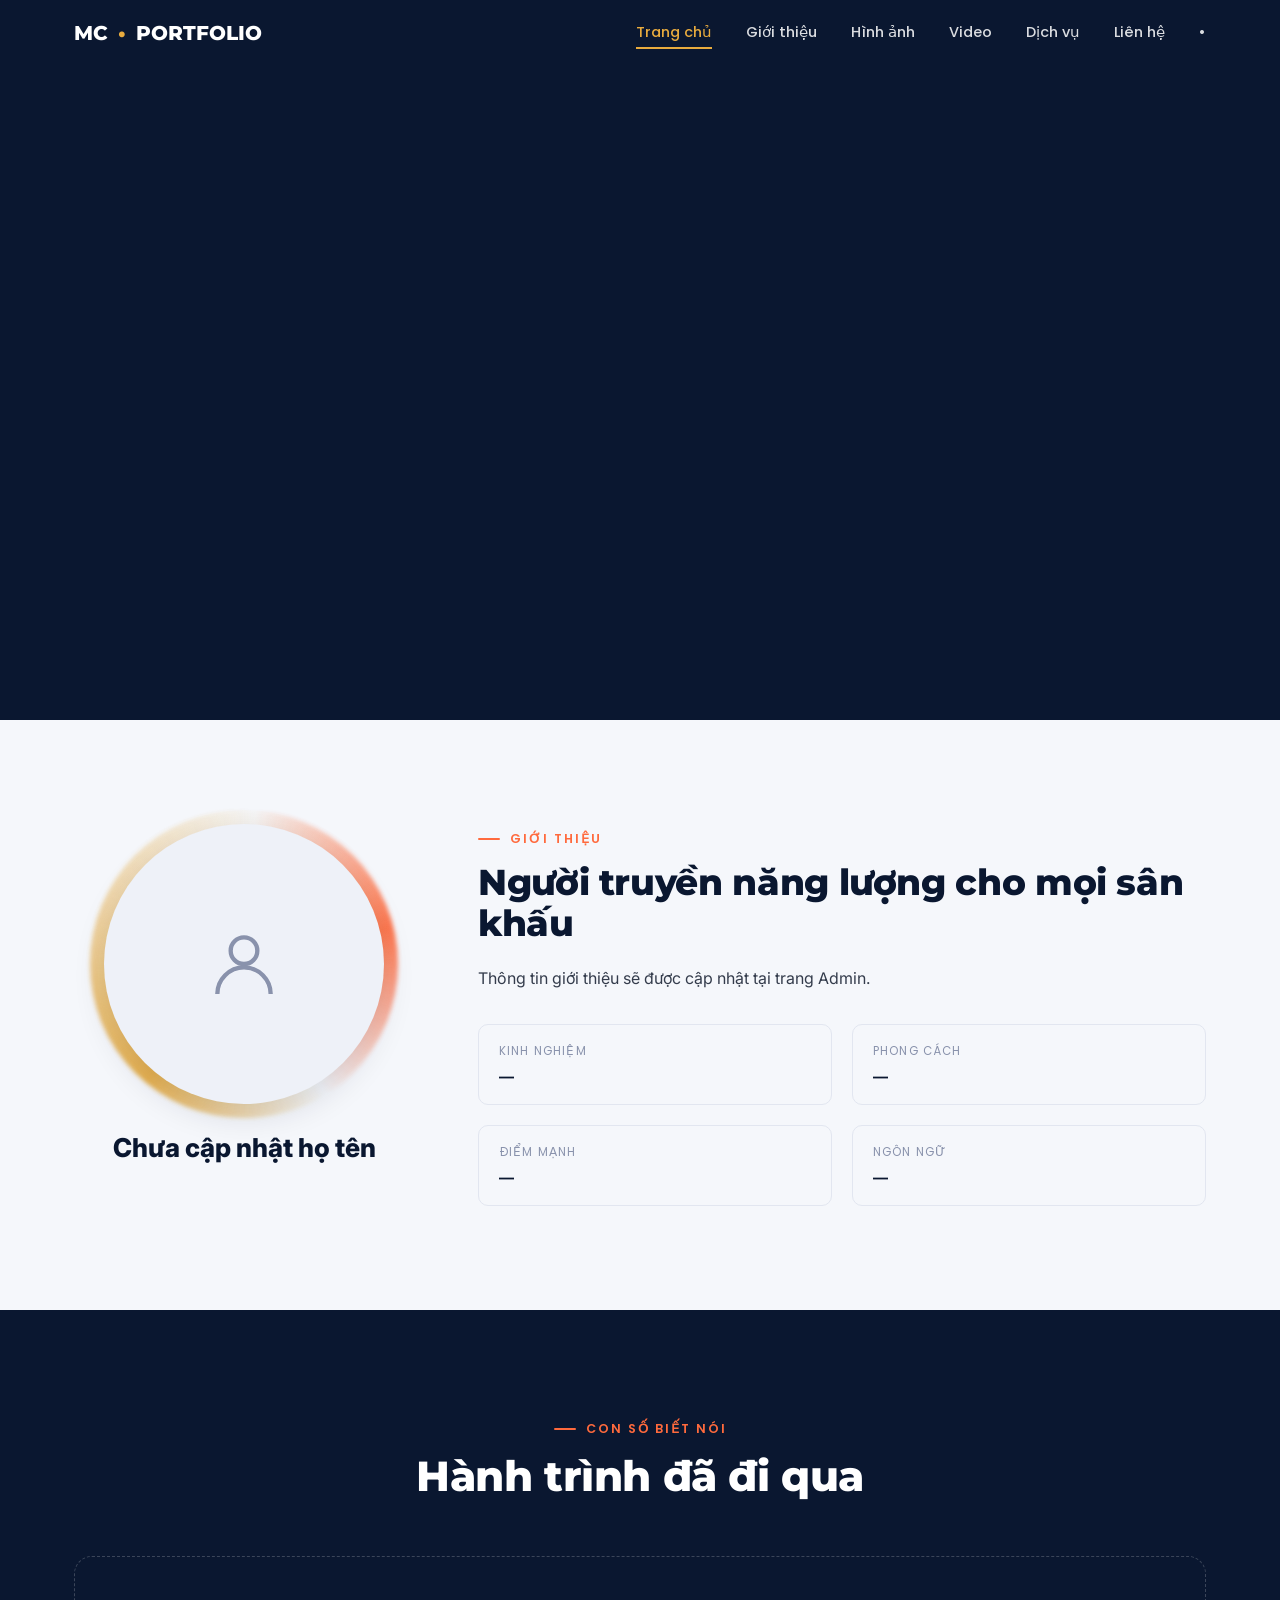
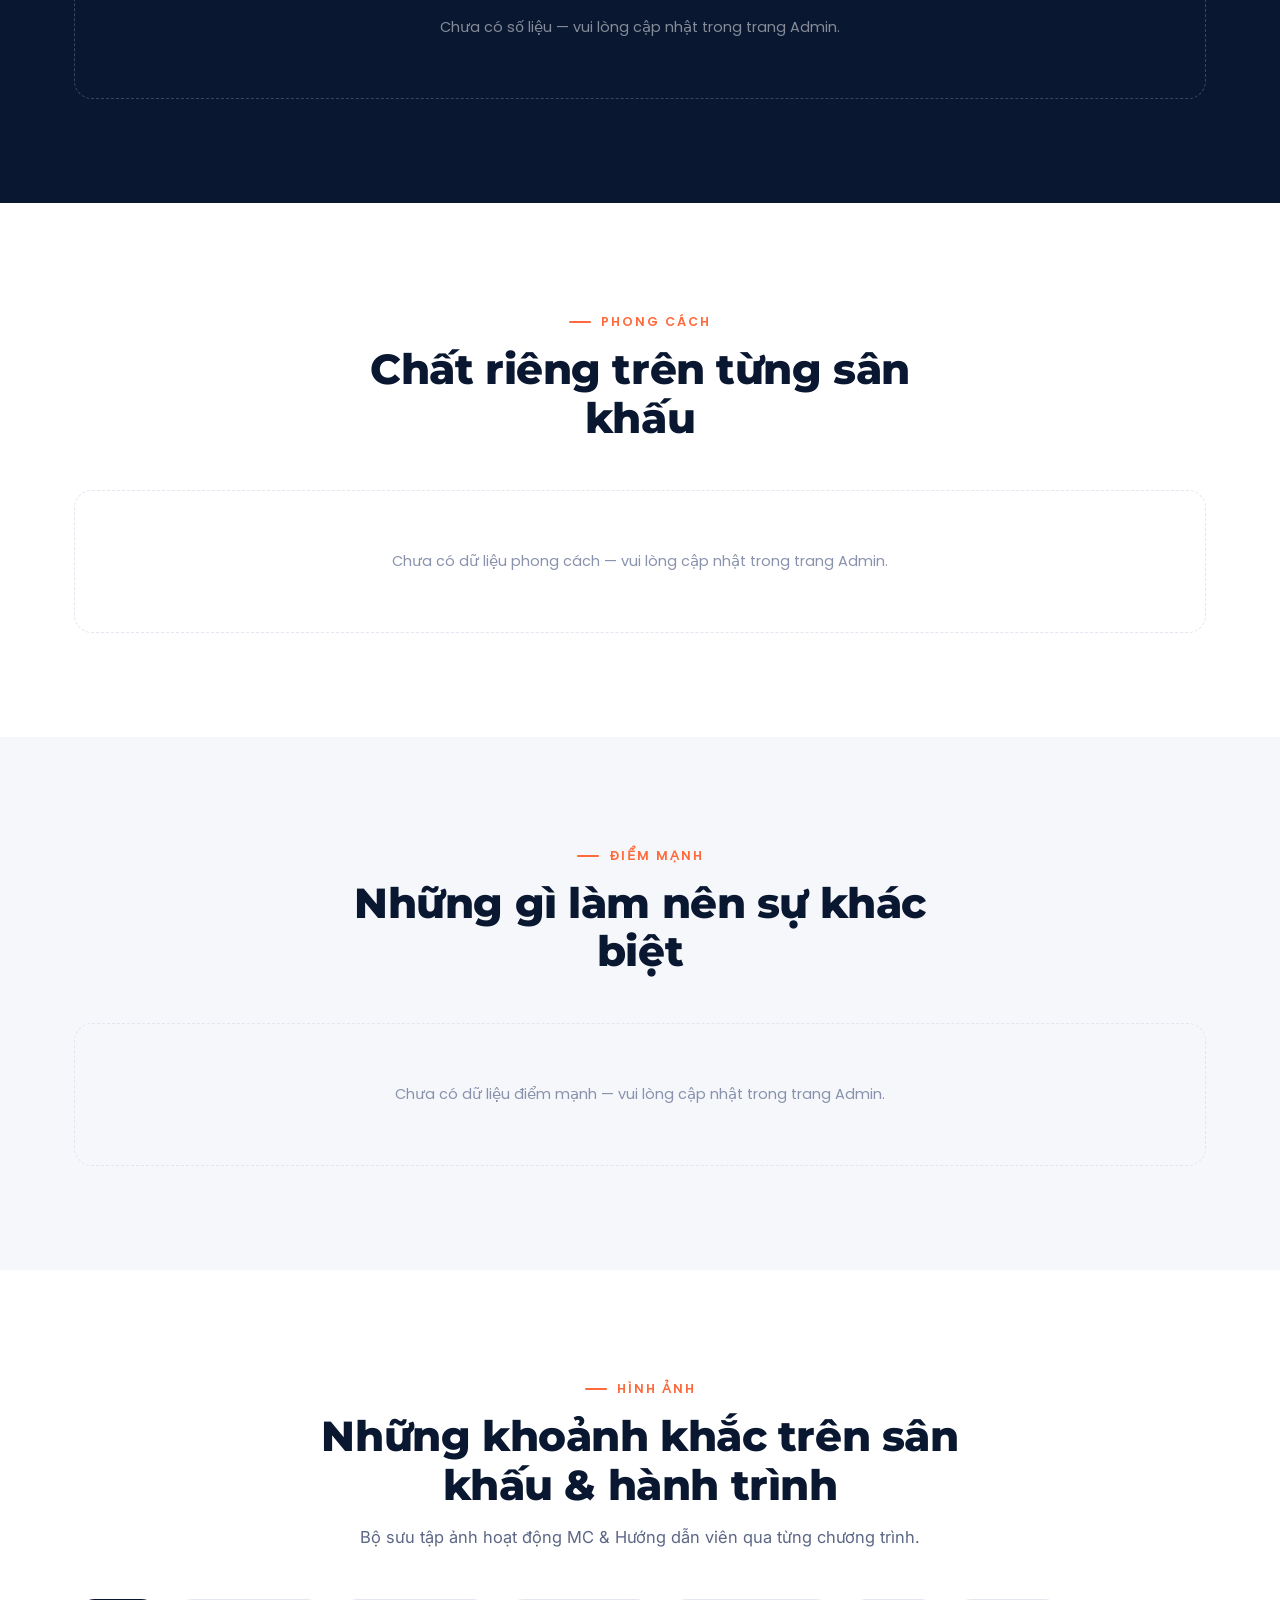
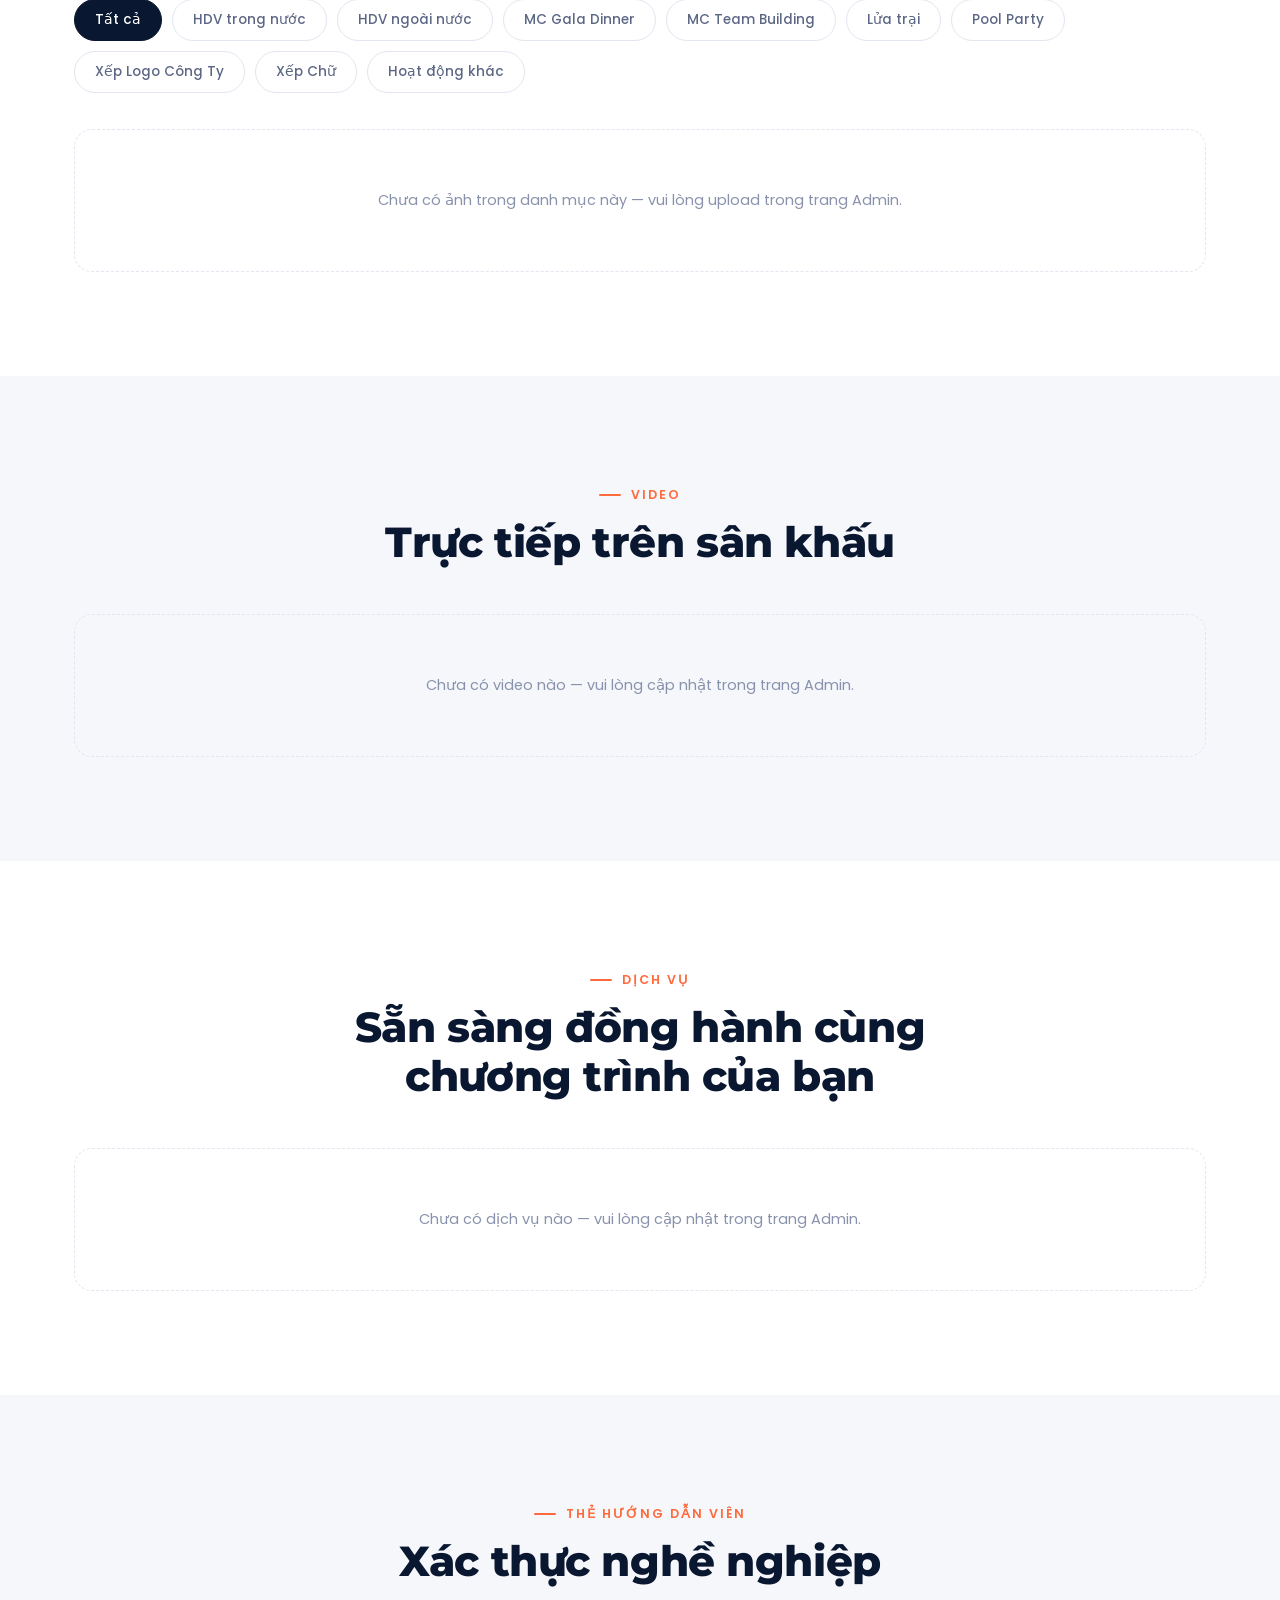
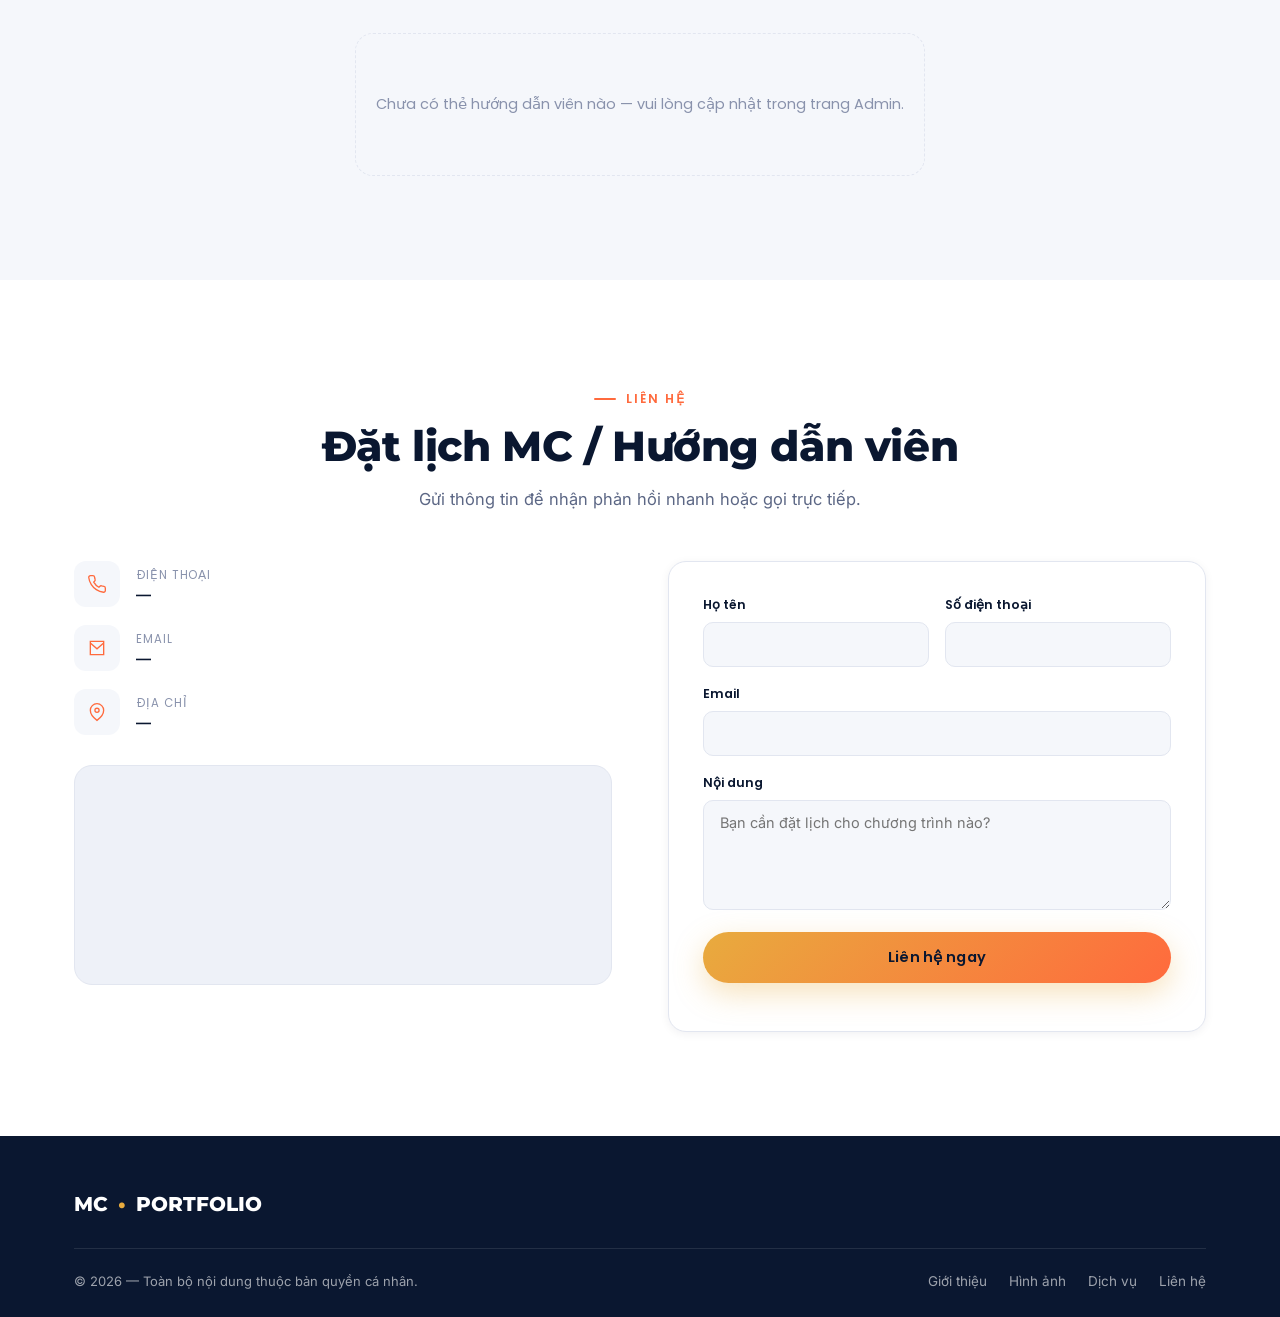
==== commit 24f4a699: "update" ====
--- a/index.html
+++ b/index.html
@@ -28,7 +28,7 @@
       <a href="#videos">Video</a>
       <a href="#services">Dịch vụ</a>
       <a href="#contact">Liên hệ</a>
-      <a href="admin.html" class="nav-admin-btn" aria-label="Quản trị" title="">•••</a>
+      <a href="admin.html" class="nav-admin-btn" aria-label="Quản trị" title="">•</a>
     </nav>
     <button class="nav-toggle" id="nav-toggle" aria-label="Menu"><span></span><span></span><span></span></button>
   </div>
--- a/css/style.css
+++ b/css/style.css
@@ -167,20 +167,15 @@
 .btn-dark:hover{background:var(--navy-700);transform:translateY(-3px)}
 .btn-sm{padding:9px 18px;font-size:13px}
 
-/* ============ HERO (chỉ ảnh/video toàn màn hình, không overlay/chữ) ============ */
+/* ============ HERO (chỉ ảnh/video, giữ nguyên tỉ lệ 16:9, không cắt ảnh) ============ */
 #hero{
   position:relative;
-  height:100vh;height:100svh;
+  width:100%;
+  aspect-ratio:16/9;
   background:var(--navy-900);overflow:hidden;
 }
 .hero-media{position:absolute;inset:0}
-.hero-media img, .hero-media video{width:100%;height:100%;object-fit:cover}
-@media (max-width:860px){
-  #hero{height:56vh;height:56svh;min-height:320px}
-}
-@media (max-width:420px){
-  #hero{height:46vh;height:46svh;min-height:260px}
-}
+.hero-media img, .hero-media video{width:100%;height:100%;object-fit:contain;background:var(--navy-900)}
 
 /* ============ ABOUT ============ */
 .about-grid{display:grid;grid-template-columns:340px 1fr;gap:64px;align-items:start}
